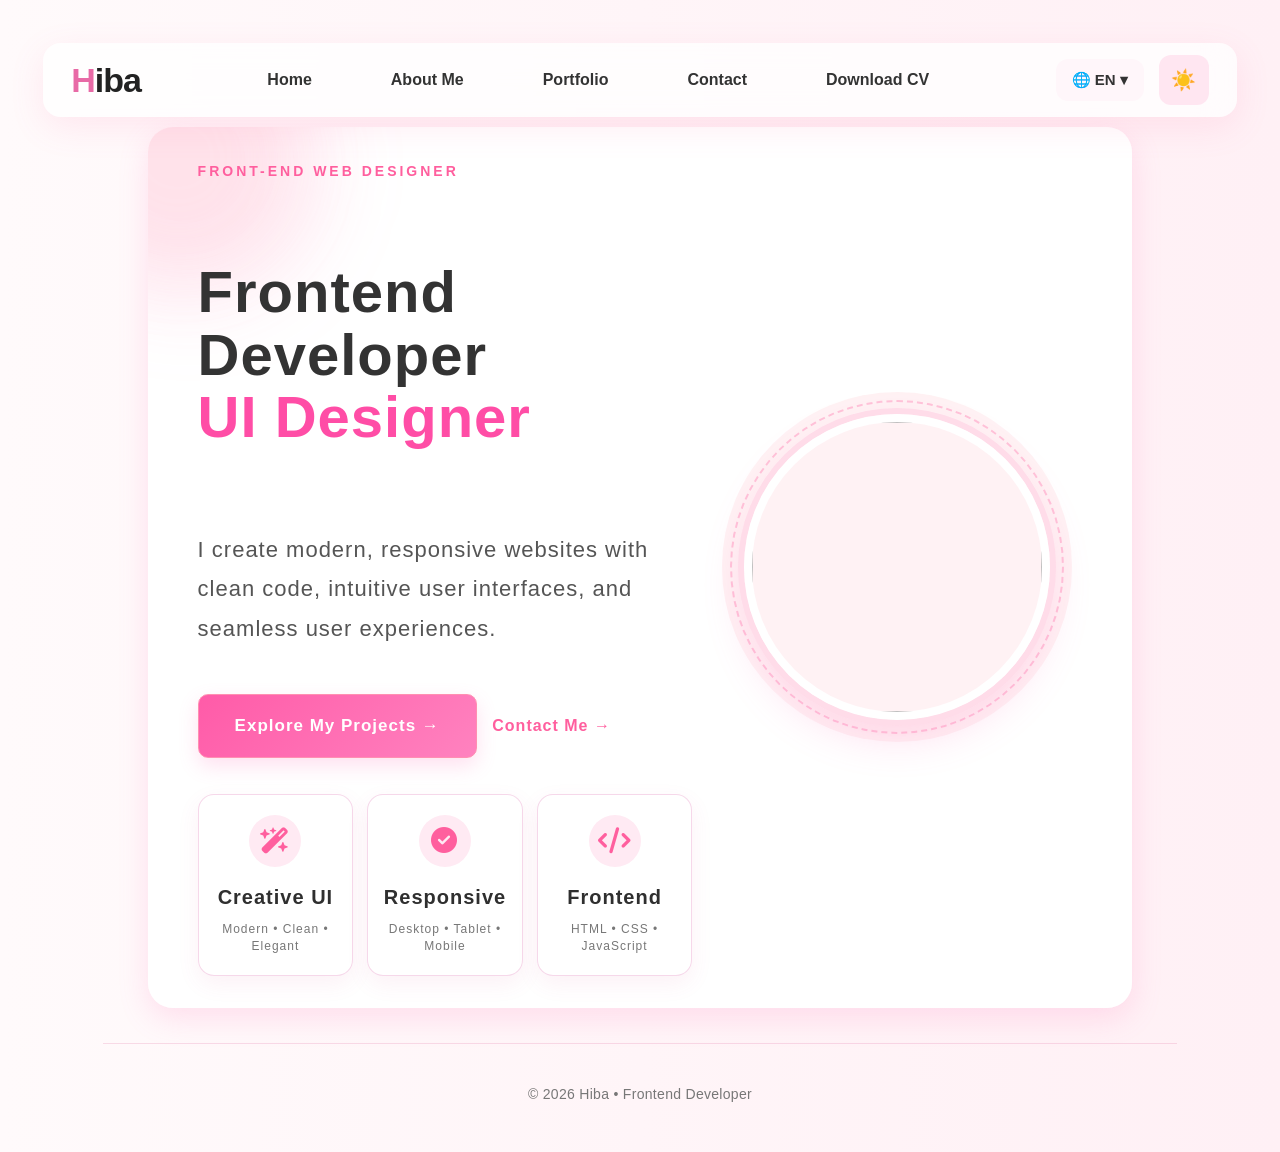
==== index.html @ 5e229e41 "Add files via upload" ====
<!DOCTYPE html >
<html>
<head>
<meta charset="UTF-8">
<meta name="viewport" content="width=device-width, initial-scale=1.0">
<title> my first website</title>
<link href="https://fonts.googlelapis.com/css2?family=poppins:wght@300;500;700&display=swap" rel="stylesheet">
<link rel="stylesheet" href="style.css">
<link rel="stylesheet"
href="https://cdnjs.cloudflare.com/ajax/libs/font-awesome/6.5.2/css/all.min.css">
</head> 
<body>
<div class="navbar">
<a href="#" class="logo"><span class="logo-h">H</span>iba</a>
<div class="nav-links">
<a href="index.html" class="nav-link" data-i18n="home">Home</a>
<a href="about.html" class="nav-link" data-i18n="about">About Me</a>
<a href="projects.html" class="nav-link" data-i18n="portfolio">Portfolio</a>
<a href="contact.html" class="nav-link" data-i18n="contact">Contact</a>
<a href="cv.pdf" class="nav-link cv-mobile" download>Download CV</a>
</div>
<div class="nav-actions">
<div class="language-switcher">
<button type="button" class="language-btn" onclick="toggleLanguages()">🌐 EN ▾</button>
<div class="language-menu" id="languageMenu">
<button onclick="changeLanguage('en')">
<img src="flags/ENGLISH.svg" alt="">English</button>
<button onclick="changeLanguage('de')">
<img src="flags/germany.svg" alt="">Deutsch</button>
<button onclick="changeLanguage('fr')"> 
<img src="flags/france.svg" alt="">Français</button>
<button onclick="changeLanguage('it')">
<img src="flags/italy.svg" alt="">Italiano</button>
<button onclick="changeLanguage('ar')">
<img src="flags/syria.svg" alt="">Arabic</button>
</div>
</div>
<button onclick="toggleTheme()" class="theme-btn" id="themeToggle">☀️</button>
<button class="menu-btn" onclick="toggleMenu()"></button>
</div>
</div>
<div class="card hero">
<div class="hero-text">
<span class="hero-tag" data-i18n="hero-tag">FRONT-END WEB DESIGNER</span>
<h1><span data-i18n="frontend-title">Frontend Developer</span><span class="gradient-text" data-i18n="ui-title"> UI Designer </span></h1>
<p class="hero-description" data-i18n="hero-description">I create modern, responsive websites with clean code, intuitive user interfaces, and seamless user experiences. </p>
<div class="hero-buttons">
<a href="projects.html" class="btn" data-i18n="explore-projects">Explore My Projects &rarr;</a> 
<a href="contact.html" class="secondary-link" data-i18n="contact-me">Contact Me &rarr;</a>
</div>
<div class="hero-stats">
<div class="stat-box">
<i class="fa-solid fa-wand-magic-sparkles"></i>
<strong data-i18n="creative-ui">Creative UI</strong>
<span data-i18n="creative-ui-text">Modern • Clean • Elegant</span>
</div>
<div class="stat-box">
<i class="fa-solid fa-circle-check"></i>
<strong data-i18n="responsive-title">Responsive</strong>
<span data-i18n="responsive-design">Desktop  • Tablet  • Mobile</span>
</div>
<div class="stat-box">
<i class="fa-solid fa-code"></i>
<strong data-i18n="frontend">Frontend</strong>
<span>HTML • CSS  • JavaScript</span>
</div>
</div>
</div>
<div class="hero-image">
<img src="h.png" class="hero-img">
</div>
</div>
<footer>
<p data-i18n="footer-text">© 2026 Hiba • Frontend Developer </p>
</footer>
<script src="script.js"></script>
</body>
</html>
---- style.css ----
@import url('https://fonts.googleapis.com/css2?family=Tajawal:wght@400;500;600;700;800&display=swap');
:root{
--bg: linear-gradient(to right , #fffafb,#fff0f5);
--text:#333;
--card:#ffffff;
--primary:#ff4da6;
}
body.dark{
--bg:#121212;
--text:#ffffff;
--card:#1e1e1e;
--primary:#ff66b3;
}
body{
background: var(--bg);
color:var(--text);
transition: 0.3s ease ;
font-family: 'poppins', sans-serif;
}
.navbar{
width: 90%;
max-width: 1200px;
margin: 20px auto;
display: flex;
justify-content: space-between;
align-items: center;
padding: 12px 28px;
background: rgba(255, 255, 255, 0.75);
backdrop-filter: blur(15px);
border-radius: 18px;
box-shadow: 0 10px 35px rgba(255,95,158,0.12);
position: sticky;
top: 15px;
z-index: 1000;
}
.logo{
text-decoration: none;
font-family: 'Poppins', 
sans-serif;
font-size: 34px;
font-weight: 700;
color: #222;
letter-spacing: -1px;
position: relative;
transition: .3s;
}
.logo-h{
color: #e86aa6;
}
.logo::after{
content: "";
position: absolute;
left: 0;
bottom: -6px;
width:100%;
height: 3px;
background: linear-gradient(90deg,#ff5fa2,#ffc1dd);
border-radius: 50px;
transform: scaleX(0);
transform-origin: left;
transition: .35s;
}
.logo:hover{
transform: translateY(-2px);
}
.logo:hover::after{
transform: scaleX(1);
}
.nav-links{
display: flex;
gap: 35px;
}
.nav-link{
text-decoration: none;
color: #333;
font-size: 16px;
font-weight: 600;
padding: 12px 22px;
border-radius: 14px;
transition: .3s;
position: relative;
}
.nav-link:hover{
color: #e86aa6;
transform: translateY(-2px);
}
.nav-link::after{
content: "";
position: absolute;
left: 0;
bottom: -6px;
width: 0;
height: 2px;
background: #ff5f9e;
transition: width .3s ease;
}
.nav-link:hover::after{
width: 100%;
}
.nav-link.active{
color: #d94f8b;
background: #fde8f1;
padding: 12px 22px;
border-radius: 14px;
}
.nav-actions{
display: flex;
align-items: center;
gap: 15px;
}
.cv-btn{
padding: 12px 24px;
background: #ff5f9e;
color: white;
text-decoration: none;
border-radius: 14px;
font-size: 14px;
font-weight: 600;
transition: .3s;
}
.cv-btn:hover{
transform: translateY(-3px);
box-shadow: 0 10px 25px rgba(255,95,158,0.3);
}
.theme-btn{
width: 46px;
height: 46px;
border: none;
border-radius: 12px;
cursor: pointer;
background: #ffe6f1;
font-size: 20px;
}
.about-page{
width: 90%;
max-width: 1250px;
margin: 35px auto;
padding: 45px;
border-radius: 28px;
background: radial-gradient(circle at 85% 20% , rgba(255,95,158,0.15),transparent 30%), rgba(255, 255, 255, 0.82);
box-shadow: 0 18px 50px rgba(214,79,139,0.10);
overflow: hidden;
position: relative;
transition: 0.4s;
}
.about-page:hover{
background: #fff4f8;
transform: translateY(-5px);
box-shadow: 0 18px 42px rgba(255, 105, 180, 0.24);
}
.about-hero{
display: grid;
grid-template-columns: 1fr 1.25fr;
gap: 55px;
align-items: center;
}
.about-content{
max-width: 520px;
}
.about-label{
display: inline-block;
color: #d94f8b;
font-size: 14px;
font-weight: 700;
letter-spacing: 1px;
margin-bottom: 20px;
position: relative;
}
.about-label::after{
content: "";
position: absolute;
left: 0;
bottom: -9px;
width: 48px;
height: 3px;
border-radius: 20px;
background: #d94f8b;
}
.about-content h1{
font-size: 58px;
line-height: 1;
color: #20232d;
margin: 18px 0 14px;
}
.about-content h2{
color: #d94f8b;
font-size: 22px;
font-weight: 500;
margin-bottom: 24px;
}
.about-description{
color: #555d6b;
font-size: 17px;
line-height: 1.8;
margin-bottom: 28px;
}
.info-cards{
display: grid;
grid-template-columns: repeat(2,1fr);
gap: 14px;
}
.info-card{
min-height: 92px;
padding: 15px;
border-radius: 16px;
display: flex;
align-items: center;
gap: 13px;
background: rgba(255,255,255,0.72);
border: 1px solid rgba(217,79,139,0.12);
box-shadow: 0 8px 22px rgba(217,79,139,0.07);
transition: .3s ease;
}
.info-card:hover{
transform: translateY(-5px);
border-color: rgba(217,79,139,0.35);
box-shadow: 0 15px 30px rgba(217,79,139,0.14);
}
.info-icon{
width: 45px;
height: 45px;
flex-shrink: 0;
display: flex;
justify-content: center;
align-items: center;
border-radius: 13px;
background: #ffe8f1;
font-size: 21px;
}
.info-card h3{
color: #363a46;
font-size: 15px;
margin: 0 0 5px;
}
.info-card p{
margin: 0;
color: #666d79;
font-size: 13px;
line-height: 1.4;
}
.creative-side{
position: relative;
min-height: 445px;
display: flex;
justify-content: center;
align-items: flex-end;
border-radius: 24px;
background: radial-gradient(circle at 75% 40%, rgba(255,76,145,.28),transparent 35%),linear-gradient(145deg,#fff7fa,#ffeef5);
overflow: hidden;
}
.desk{
position: absolute;
left: 0;
bottom: 0;
width: 100%;
height: 68px;
background: linear-gradient(180deg,#e7b28e,#c98763);
box-shadow: 0 -10px 30px rgba(95,52,34, .12);
}
.inspiration-board{
position: absolute;
right: 110px;
bottom: 66px;
width: 235px;
height: 330px;
padding: 38px;
color: white;
background: #17151a;
border: 7px solid #a76a4b;
box-shadow: 0 20px 35px rgba(0, 0, 0, 0.25);
z-index: 3;
}
.code-symbol{
color: #ff4e99;
font-size: 35px;
font-weight: 700;
}
.inspiration-board h3{
margin-top: 26px;
font-size: 28px;
line-height: 1.45;
font-weight: 500;
}
.inspiration-board h3 span{
color: #ff4e99;
}
.board-line{
width: 38px;
height: 3px;
margin-top: 30px;
border-radius: 20px;
background: #ff4e99;
}
.desk-lamp{
position: absolute;
left: 45px;
bottom: 66px;
width: 130px;
height: 300px;
z-index: 4;
}
.lamp-head{
position: absolute;
left: 35px;
top: 8;
width: 100px;
height: 65px;
border-radius: 60px 60px 22px 22px;
background: #201d22;
transform: rotate(25deg);
box-shadow: inset 0 -12px 15px rgba(255,218,166,0.75),0 12px 25px rgba(0, 0, 0, 0.2);
}
.lamp-arm{
position: absolute;
left: 58px;
top: 65px;
width: 9px;
height: 205px;
border-radius: 10px;
background: #252126;
}
.lamp-base{
position: absolute;
left: 15px;
bottom: 0;
width: 100px;
height: 18px;
border-radius : 50%;
background: #252126;
}
.plant{
position: absolute;
left: 205px;
bottom: 66px;
z-index: 4;
}
.plant-leaves{
font-size: 50px;
transform: translateY(12px);
}
.plant-pot{
width: 65px;
height: 58px;
border-radius: 10px 10px 24px 24px;
background: linear-gradient(135deg,#f8f8fa,#a8a8af);
box-shadow: 0 12px 22px rgba(0, 0, 0, 0.15);
}
.neon-code{
position: absolute;
right: 18px;
bottom: 95px;
display: flex;
gap: 8px;
color: white;
font-size: 60px;
font-weight: 300;
text-shadow:
0 0 7px #ff4e99,
0 0 18px #ff4e99,
0 0 35px #ff4e99;
z-index: 4;
}
.services-section{
margin-top: 25px;
}
.section-small-title{
display: inline-block;
color: #20232d;
font-size: 24px;
font-weight: 700;
margin-bottom: 28px;
position: relative;
}
.section-small-title::after{
content: "";
position: absolute;
left: 0;
bottom: -10px;
width: 45px;
height: 3px;
border-radius: 20px;
background: #d94f8b;
}
.service-grid{
display: grid;
grid-template-columns: repeat(2,1fr);
gap: 24px;
}
.service-card{
min-height: 110px;
padding: 18px;
display: flex;
gap: 16px;
align-items: flex-start;
border-radius: 20px;
background: rgba(255,255,255,0.78);
border: 1px solid rgba(217,79,139,0.13);
box-shadow: 0 10px 28px rgba(217,79,139,0.07);
transition: .35s ease;
}
.service-card:hover{
transform: translateY(-7px);
border-color: rgba(217,79,139,0.4);
box-shadow: 0 18px 38px rgba(217,79,139,0.16);
}
.service-icon{
width: 52px;
height: 52px;
flex-shrink: 0;
display: flex;
justify-content: center;
align-items: center;
border-radius: 50%;
background: #ffe5ef;
color: #d94f8b;
font-size: 22px;
font-weight: 700;
}
.service-card h3{
color: #242833;
font-size: 22px;
margin-bottom: 8px;
}
.service-card p{
color: #666d79;
font-size: 15px;
line-height: 1.6;
margin: 0;
}
.project-container{
display: grid;
grid-template-columns: repeat(3,
minmax(0, 1fr));
gap: 22px;
align-items: stretch;
justify-content: center;
}
.project-card{
background: #ffffff;
color: var(--text);
padding: 20px;
margin:  0;
min-height: 390px;
display: flex;
flex-direction: column;
border: 1px solid rgba(255,79,163,0.15);
border-top: 4px solid #d94f8b;
border-radius: 20px;
box-shadow: 0 12px 28px rgba(255, 79, 163, 0.12);
transition: 0.3s ease;
}
.project-card:hover{
transform: translateY(-10px);
box-shadow: 0 18px 35px rgba(255, 79, 163,0.20);
}
.project-card h3{
font-size: 28px;
font-weight: 700;
color: #333;
margin-top: 20px;
margin-bottom: 16px;
}
.project-card p{
font-size: 16px;
line-height: 1.8;
color: #666;
margin-top: 8px;
margin-bottom: 24px;
}
.project-card .btn{
margin-top: auto;
align-self: flex-start;
}
.project-card img{
width: 100%;
height: 230px;
object-fit: contain;
object-position: center;
padding: 4px;
background: #fff8fb;
border-radius:16px;
margin: 0 0 18px;
box-shadow: 0 8px 18px rgba(0, 0, 0, 0.08);
display:block;
transition:.3s ease;
}
.project-card:hover img{
transform:scale(1.04);
}
.projects-label{
display: inline-block;
position: relative;
color: #d94f8b;
font-size: 14px;
font-weight: 700;
letter-spacing: 2px;
margin-bottom: 20px;
}
.projects-label::after{
content: "";
position: absolute;
left: 0;
bottom: -8px;
width: 48px;
height: 3px;
background: #d94f8b;
border-radius: 20px;
}
.card{ 
background: rgba(255, 255, 255, 0.82);
backdrop-filter: blur(10px);
animation: fadeIn 1s ease;
padding: 55px 55px;
margin: 40px auto;
border-radius: 20px;
width: 85%;
box-shadow: 0 4px 15px rgba(0, 0, 0, 0.1);
transition: 0.3s;
overflow: hidden;
max-width: 1200px;
}
.card:hover {
transform: translateY(-6px);
box-shadow: 0 12px 28px rgba(255, 105, 180, 0.18);
}
.card h1{
font-size: 48px;
}
@keyframes fadeIn {
from{
opacity: 0;
transform: translateY(30px);
}
to {opacity: 1;
transform: translateY(0);
}
}
.contact-card{
display: grid;
grid-template-columns: 0.85fr 1.15fr;
gap: 55px;
align-items: center;
}
.contact-info{
padding: 10px;
}
.contact-label{
display: inline-block;
color: #d94f8b;
font-size: 14px;
font-weight: 700;
letter-spacing: 2px;
margin-bottom: 14px;
}
.contact-info h1{
font-size: 46px;
margin: 0 0 18px;
color: #333;
}
.contact-text{
color: #666;
font-size: 16px;
line-height: 1.8;
margin-bottom: 30px;
max-width: 430px;
}
.contact-detail{
display: flex;
align-items: center;
gap: 18px;
margin-bottom: 22px;
transition: .3s ease;
}
.contact-detail:hover{
transform: translateX(6px);
}
.contact-detail:hover .contact-icon{
transform: scale(1.08);
box-shadow: 0 8px 20px rgba(255,95,158,0.18);
}
.contact-icon{
width: 54px;
height: 54px;
display: flex;
align-items: center;
justify-content: center;
background: #fde8f1;
border-radius: 14px;
font-size: 20px;
flex-shrink: 0;
transition: .3s ease
;
}
.contact-detail h3{
margin: 0 0 4px;
font-size: 16px;
color: #333;
}
.contact-detail p{
margin: 0;
color: #777;
font-size: 14px;
}
.contact-form{
padding: 30px;
background-color: rgba(255,255,255,0.72);
border: 1px solid rgba(217,79,139,0.15);
border-radius: 22px;
box-shadow: 0 12px 30px rgba(217,79,139,0.08);
}
.contact-from input,
.contact-from textarea{
width: 100%;
box-sizing: border-box;
}
.contact-from textarea{
min-height: 160px;
}
.contact-from .btn{
padding: 13px 28px;
font-size: 15px;
}
#success-message{
margin-top: 18px !important;
padding: 14px 18px !important;
border-radius: 12px !important;
background: #fff0f6 !important;
border:1px solid #f8c8dc !important;
color:#f857a2 !important;
font-weight: 600 !important;
font-size: 15px !important;
text-align: center !important;
}
.contact-detail a,
.contact-detail a:visited{
color:#666 !important;
text-decoration: none !important;
font-weight: normal !important;
}
.contact-detail a:hover{
color:#666 !important;
text-decoration: none !important;
}
.btn { 
display: inline-block;
background: linear-gradient(135deg,#ff5ba8,#ff82bf);
padding: 16px 36px;
border-radius: 10px;
text-decoration: none;
text-align: center;
font-size: 17px;
cursor: pointer;
font-family: 'poppins', sans-serif;
transition: 0.3s ease;
border: 1px solid #ff8fb1;
color: white;
font-weight: bold;
margin-right: 10px;
width: fit-content;
box-shadow: 0 8px 20px rgba(255, 105, 180, 0.2);
}
.language-switcher{
position: relative;
}
.language-btn{
border: none;
background: #fff6fa;
color: #333;
padding: 12px 16px;
border-radius: 12px;
font-size: 15px;
font-weight: 600;
cursor: pointer;
transition: 0.3s ease;
}
.language-btn:hover{
background: #fde8f1;
transform: translateY(-2px);
}
.language-menu{
position: absolute;
top: calc(100% +10px);
right: 0;
width: 190px;
padding: 10px;
background: #fff;
border: 1px solid rgba(217,79,139,0.18);
border-radius: 14px;
box-shadow: 0 15px 35px rgba(0, 0, 0, 0.14);
display: none;
z-index: 9999;
}
.language-menu.show{
display: block !important;
}
.language-menu button{
width: 100%;
border: none;
background: transparent;
text-align: left;
padding: 12px;
border-radius: 10px;
font-size: 15px;
cursor: pointer;
}
.language-menu button:hover{
background: #fff0f6;
}
.navbar,
.nav-actions,
.language-switcher{
overflow: visible;
}
.navbar{
position: relative;
z-index: 2000;
}
.language-menu button img{
width: 32px;
height: 22px;
object-fit: cover;
border-radius: 3px;
}
.language-menu button{
display: flex;
align-items: center;
gap: 12px;
}
.menu-btn{
display: none;
}
html[lang="de"] .hero-text h1{
font-size: 52px;
line-height: 1.1;
}
html[lang="fr"] .hero-text h1,
html[lang="it"] .hero-text h1{
font-size: 46px;
line-height: 1.1;
}
#themeToggle{
font-size: 20px;
width: 50px;
height: 50px;
display: flex;
align-items: center;
justify-content: center;
}
.btn:hover{
background: linear-gradient(135deg,#ff4f9f,#ff6fb4);
color: white;
transform: translateY(-4px) scale(1.05);
transition: 0.3s;
box-shadow: 0 10px 25px rgba(255, 105, 180, 0.35);
letter-spacing: 1px;
}
footer{
width: 85%;
max-width: 1200px;
margin: 25px auto 0;
padding: 28px 0;
text-align: center;
direction: ltr;
color: #777;
font-size: 14px;
border-top: 1px solid rgba(217,79,139,0.18);
letter-spacing: 0.3px;
}
html[lang="ar"] body{
font-family: 'Tajawal', sans-serif;
}
html[lang="ar"]  h1,
html[lang="ar"]  h2,
html[lang="ar"]  h3{
font-family: 'Tajawal', sans-serif;
font-weight: 700;
}
html[lang="ar"]  p{
font-family: 'Tajawal', sans-serif;
font-weight: 400;
line-height: 1.9;
}
html[lang="ar"]  button,
html[lang="ar"]  a{
font-family: 'Tajawal', sans-serif;
}
form {
display: flex;
flex-direction: column;
gap: 15px;
width: 100%;
}
input,
textarea {
padding: 15px;
border: 1px solid #f8a5c2;
border-radius: 10px;
font-size: 16px;
font-family: 'poppins', 
sans-serif;
outline: none;
resize: none;
}
input:focus,
textarea:focus{
border-color: #d66b8c;
}
input::placeholder,
textarea::placeholder{
color: #999;
}
.container{
display: flex;
gap: 10px;
}
.hero{
display: flex;
justify-content: center;
align-items: center;
gap: 20px;
background: rgba(255, 255, 255, 0.96);
padding: 32px  50px;
border-radius: 25px;
box-shadow: 0 10px 30px
rgba(255, 105, 180,0.18);
margin: 25px auto 35px;
width: 70%;
animation: fadeInUp 2s ease;
transition: 0.4s;
position: relative;
overflow: hidden;
}
.hero:hover,
.card:hover{
background: #fff4f8;
transform: translateY(-5px);
box-shadow: 0 18px 42px rgba(255, 105, 180,0.24);
}
.hero::before,
.card::before,
.about-page::before{
content: "";
position: absolute;
width: 280px;
height: 280px;
background: rgba(255, 95, 158, 0.12);
border-radius: 50%;
top: -100px;
left: -100px;
filter: blur(40px);
}
.hero::after,
.card::after,
.about-page::after{
content: "";
position: absolute;
width: 220px;
height: 220px;
background: rgba(255, 182, 193, 0.18);
border-radius: 50%;
top: -80px;
left: -80px;
filter: blur(35px);
}
.hero > *,
.card > *,
.about-page > *{
position: relative;
z-index: 1;
}
.hero-img{
width: 290px;
height: 290px;
border-radius: 50%;
object-fit: cover;
object-position:center top;
border: 8px solid white;
box-shadow: 0 0 0 6px #ffdce9,
0 18px 40px
rgba(255, 105, 180, 0.22);
transition: 0.4s ease;
position:relative;
z-index:3;
}
.hero-image{
position:relative;
width:370px;
height:370px;
display:flex;
justify-content:center;
align-items:center;
flex-shrink:0;
}
.hero-image::before{
content:"";
position:absolute;
width:350px;
height:350px;
border-radius:50%;
background:rgba(255,182,193,.18);
z-index:1;
}
.hero-image::after{
content:"";
position:absolute;
width:330px;
height:330px;
border:2px dashed rgba(255,95,158,.32);
border-radius:50%;
z-index:2;
}
.hero-img:hover{
transform: scale(1.05);
box-shadow:0 0 0 6px #ffdce9,
0 24px 50px rgba(255, 95, 158,.35);
}
.hero-text{
display: flex;
flex-direction: column;
gap: 20px;
max-width: 600px;
line-height: 1.8;
letter-spacing: 1px;
}

.hero-text h1{
font-size: 58px;
line-height: 1.08;
max-width: 600px;
font-weight: 700;
margin-bottom: 18opx;
animation: fadeInUp 2s ease;
}

.hero-text p{
font-size: 22px;
color: #555;
margin-bottom: 25px;
}
.hero-tag{
color: #ff5f9e;
font-size: 14px;
letter-spacing: 3px;
font-weight: 700;
margin-bottom: 18px;
}
.hero-description{
font-size: 19px;
color: #666;
line-height: 1.8;
max-width: 560px;
}
.secondary-link{
position: relative;
color: #ff5f9e;
font-weight: 700;
text-decoration: none;
transition: .3s;
padding-bottom: 4px;
}
.secondary-link::after{
content: "";
position: absolute;
left: 0;
bottom: 0;
width: 0;
height: 2px;
background: #ff5f9e;
transition: .3s;
}
.secondary-link:hover{
color: #ff5f9e;
}
.secondary-link:hover::after{
width: 100%;
}
.hero-stats{
display: flex;
gap: 14px;
margin-top: 16px;
max-width: 700px;
width:100%;
}
.stat-box{
min-height: 125px;
padding: 20px 16px;
background: rgba(255, 255, 255, 0.68);
border: 1px solid rgba(214, 79, 158, .22);
border-radius: 16px;
box-shadow: 0 8px 22px rgba(214, 79, 139, 0.08);
backdrop-filter: blur(10px);
display: flex;
flex-direction: column;
justify-content: center;
align-items: center;
text-align: center;
transition: .35s ease;
cursor:pointer;
overflow:hidden;
flex:1;
min-width:0;
}
.stat-box i{
font-size: 26px;
color: #ff5f9e;
background: #ffeaf3;
width: 52px;
height: 52px;
border-radius: 50%;
display: flex;
justify-content: center;
align-items: center;
margin:0 auto 12px;
transition:.35s ease;
}
.stat-box:hover i{
background:#ff5f9e;
color:white;
transform:rotate(8deg) scale(1.08);
}
.stat-box:nth-child(1){
animation-delay: .2s;
}
.stat-box:nth-child(2){
animation-delay: .4s;
}
.stat-box:nth-child(3){
animation-delay: .6s;
}
.stat-box strong{
color: #2f2f2f; ;
font-size: 20px;
margin-bottom: 6px;
}
.stat-box span{
color: #777;
font-size: 12px;
line-height: 1.4;
}
.stat-box:hover{
transform: translateY(-7px);
background: rgba(255, 244, 248, 0.98);
border-color: #d94f8b;
box-shadow: 0 16px 34px rgba(214, 79, 139, 0.22);
}
.gradient-text{
display: block;
color: #ff4da6;
}
.image-wrap{
position:relative;
display:flex;
justify-content:center;
align-items:center;
}
.image-wrap::before{
content:"";
position:absolute;
width:260px;
height:260px;
border-radius:50%;
background:rgba(255, 95, 158, 0.10);
filter:blur(10px);
}
.image-wrap::after{
content:"";
position:absolute;
width:210px;
height:210px;
border:1px dashed rgba(255,95,158,0.35);
border-radius:50%;
}
@keyframes fadeInUp{
from{
opacity: 0;
transform: translateY(150px);
}
to{
opacity: 1;
transform: translateY(0);
}
}
.services{
list-style: none;
padding: 0;
margin: 20px 0;
}
.services li{
background: #fff0f5;
padding: 12px 15px;
margin: 12px 0;
border-radius: 12px;
border-left: 4px solid#ff8fb1;
font-weight: 500;
transition: 0.3s;
}
.services li:hover{
transform: translateX(8px);
box-shadow: 0 5px 15px rgba(255, 105, 180, 0.2);
}
.skill-bar:hover .skill{
filter: brightness(1.1);
}
.dark{
background: #1f1f1f;
color: #f5f5f5;
}
.dark h1,
.dark h2,
.dark h3{
color: #ff8fbc;
}
.dark .card p,
.dark footer,
.dark  .projects-section p{
color: #d86c9b;
}
.dark .services{
color: #d86c9b;
}
.fashion-menu-btn{
display: none;
}
@media(max-width:768px){
html,
body{
width: 100%;
max-width: 100%;
margin: 0;
padding: 0;
overflow-x: hidden;
}
body{
display:block;
}
.navbar{
width:calc(100% - 16px);
margin: 8px auto;
padding: 10px 12px;
min-height: 58px;
height: 58px;
box-sizing: border-box;
}
.logo{
font-size: 22px;
}
.nav-links{
display: none;
position: absolute;
top: 62px;
left: auto;
right: 8px;
width: 165px;
flex-direction: column;
gap: 5px;
padding: 8px;
background: rgba(255,255,255,0.97);
border-radius: 14px;
box-shadow: 0 10px 25px rgba(0, 0, 0, 0.12);
z-index: 2000;
}
.nav-links.active{
display: flex;
}
.nav-links .nav-link{
width: 100%;
padding: 11px 12px;
margin: 3px 0;
text-align: center;
color: #d94f8b;
font-weight: 600;
background: rgba(255, 95, 158, 0.12);
border: 1px solid rgba(25,95,158,0.12);
border-radius: 14px;
box-sizing: border-box;
}
.menu-btn{
display: block;
border: none;
background: transparent;
font-size: 25px;
cursor: pointer;
}
.menu-btn::before{
content:  "\2630";
}
.nav-actions{
margin-left: auto;
display: flex;
align-items: center;
gap: 7px;
flex-shrink: 0;
}
.cv-btn{
padding: 9px 12px;
font-size: 11px;
display: none;
}
.language-btn{
padding: 6px 7px;
font-size: 14px;
min-width: 60px;
}
.theme-btn{
width: 38px;
height: 38px;
min-width: 38px;
}
.hero{
width:calc(100% - 40px);
max-width: calc(100% - 40px);
margin: 25px auto 35px;
padding: 32px 20px;
display: flex;
flex-direction: column;
align-items: center;
gap: 20px;
box-sizing: border-box;
overflow: hidden;
min-height: auto;
}
.hero-text{
width:100%;
max-width: 100%;
text-align:center;
}
.hero-tag{
display: block;
font-size:13px;
letter-spacing:3px;
margin: 0 auto 24px ;
text-align: center;
}
.hero h1{
width: 100%;
max-width: 100%;
margin: 0 0 24px;
font-size: 30px;
line-height: 1.2;
text-align: center;
word-break: normal;
overflow-wrap: normal;
} 
.hero h1 .gradient-text{
font-size: 30px;
}
.hero-description,
.hero p{
width: 100%;
max-width: 320px;
margin: 0 auto 28px;
font-size: 14px;
line-height: 1.7;
text-align: center;
}
.hero-buttons{
width: 100%;
max-width: 285px;
padding: 0;
margin: 0 auto;
display: flex;
flex-direction: column;
align-items: center;
gap: 10px;
}
.hero-buttons .btn{
width: 100%;
box-sizing: border-box;
}
.secondary-link{
margin: 0;
}
.hero-stats{
width: 90%;
margin: 30px auto 0 ;
display: grid;
grid-template-columns: 1fr;
gap: 10px;
}
.stat-box{
width: 100%;
min-width: 0;
padding: 16px 12px;
text-align:center;
box-sizing: border-box;
}
.stat-box strong{
display: block;
font-size: 17px;
margin-top: 6px;
}
.stat-box span{
display: block;
font-size: 11px;
line-height: 1.4;
margin-top: 5px;
}
.hero-image{
position: relative ;
width: 225px;
max-width: 225px;
margin: -38px auto 0 ;
display: flex;
justify-content: center;
align-items: center;
}
.hero-img{
width: 205px;
height: 205px;
border-radius: 50%;
object-fit: cover;
object-position: center top;
}
.hero-image::after{
width: 240px;
height: 240px;
}
.hero-image::before{
width: 225px;
height: 225px;
}
.about-container{
width: 100%;
max-width: 100%;
display: flex;
flex-direction: column;
gap: 28px;
}
.about-text{
width: 100%;
max-width: 100%;
}
.about h1{
font-size: 36px;
line-height: 1.15;
}
.about p{
font-size: 15px;
line-height: 1.8;
}
.info-grid,
.quick-info{
width: 100%;
display: grid;
grid-template-columns: 1fr 1fr;
gap: 12px;
}
.info-card{
width: 100%;
min-width: 0;
}
.about-page{
width: calc(100% - 40px);
max-width: calc(100% - 40px);
margin: 25px auto 0 ;
padding: 45px 20px 30px;
box-sizing: border-box;
}
.about-hero{
display: block;
}
.about-content{
width: 100%;
max-width: 100%;
}
.about-content h1{
font-size: 42px;
line-height: 1.05;
margin: 18px 0 18px;
}
.about-content h2{
font-size: 20px;
line-height: 1.3;
margin-bottom: 22px;
}
.about-description{
width: 100%;
font-size: 15px;
line-height: 1.8;
margin-bottom: 28px;
}
.info-cards{
width: 100%;
display: grid;
grid-template-columns: repeat(2,minmax(0,1fr));
gap: 12px;
}
.info-card{
width: 100%;
min-width: 0;
min-height: 100px;
padding: 12px 8px;
gap: 8px;
box-sizing: border-box;
}
.info-icon{
width: 36px;
height: 36px;
font-size: 17px;
flex-shrink: 0;
}
.info-card h3{
font-size: 13px;
margin-bottom: 4px;
}
.info-card p{
font-size: 11px;
line-height: 1.35;
}
.creative-side{
display: none;
}
.services-side{
display: none;
}
.services-section{
margin-top: 30px;
}
.section-small-title{
font-size: 23px;
margin-bottom: 22px;
}
.service-grid{
width: 100%;
display: grid;
grid-template-columns: 1fr;
gap: 10px;
}
.service-card{
width: 100%;
min-width: 0;
min-height: auto;
padding: 13px 15px;
box-sizing: border-box;
}
.service-icon{
width: 40px;
height: 40px;
font-size: 18px;
}
.service-card h3{
font-size: 18px;
margin-bottom: 6px;
}
.service-card p{
font-size: 13px;
line-height: 1.5;
}
.projects,
.project-grid{
width: 100%;
display: grid;
grid-template-columns: 1fr;
gap:24px;
}
.card{
width: calc(100% - 40px);
max-width: calc(100% - 40px);
margin: 45px auto 35px;
padding: 40px 20px 30px;
box-sizing: border-box;
overflow: hidden;
}
.projects-label{
font-size: 13px;
margin-bottom: 20px;
}
.card > h1{
font-size: 38px;
line-height: 1.1;
margin: 18px 0 22px;
}
.projects-subtitle{
width: 100%;
font-size: 14px;
line-height: 1.6;
margin-bottom: 28px;
}
.project-container{
width: 100%;
display: grid;
grid-template-columns: 1fr;
gap: 12px;
}
.project-card{
width: 100%;
max-width: 100%;
min-height: auto;
padding: 16px;
box-sizing: border-box;
}
.project-card img{
width: 100%;
height: 190px;
object-fit: contain;
object-position: center;
max-width: 100%;
padding: 0;
}
.project-card h3{
font-size: 20px;
margin: 14px 0 10px;
}
.project-card p{
font-size: 14px;
line-height: 1.5;
margin: 0 0 14px;
}
.project-card .btn{
font-size: 14px;
padding: 11px 18px;
}
.contact-card,
.contact-container{
width: 100%;
max-width: 100%;
display: flex;
flex-direction: column;
gap: 30px;
}
.contact-info,
.contact-form{
width: 100%;
max-width: 100%;
}
.contact-form input,
.contact-form textarea{
width: 100%;
}
.contact-card{
width: calc(100% - 40px);
max-width: calc(100% - 40px);
margin: 30px auto 20px;
padding: 32px 20px 22px;
box-sizing: border-box;
}
.contact-container{
width: 100%;
gap: 6px;
}
.contact-info{
width: 100%;
}
.contact-form{
width: 100%;
padding: 12px;
box-sizing: border-box;
}
.contact-form input,
.contact-form textarea{
width: 100%;
box-sizing: border-box;
font-size: 15px;
color: #333;
}
.contact-form input::placeholder,
.contact-form textarea::placeholder{
color: #777;
opacity: 1;
}
.contact-form textarea{
min-height: 105px;
}
.contact-form .btn{
width: 100%;
min-width: 0;
}
.contact-info p{
font-size: 15px;
line-height: 1.6;
color: #555;
}
.contact-detail h4{
font-size: 16px;
font-weight: 700;
color:#222;
}
.contact-detail p{
font-size: 15px;
color:#555;
}
#success-message{
width:100% !important;
box-sizing: border-box;
margin-top: 16px !important;
padding: 12px 10px !important;
font-size: 14px !important;
line-height: 1.5 !important;
text-align: center !important;
}
footer{
width:100%;
margin-top:0;
padding:24px 10px;
text-align: center;
box-sizing: border-box;
}
}
.fashion-page{
font-family: 'poppins', sans-serif;
background: linear-gradient(135deg,#f8edc9,#f6df9f,#f3d87c,#f8edc9);
background-size: 300% 300%;
animation: gradientMove 8s ease infinite;
color: white;
min-height: 100vh;
}

.fashion-brand{
position: fixed;
top: 38px;
left: 115px;
font-size: 34px;
font-weight: 800;
color: #6b5620;
letter-spacing: 1px;
z-index: 9999;
text-shadow: 0 0 20px rgba(255, 255, 255, 0.25);
}
.fashion-logo{
position: fixed;
top: 18px;
left: 28px;
width: 80px;
height: 80px;
border-radius: 50%;
object-fit: cover;
color: #fff8dc;
z-index: 9999;
text-shadow: 0 0 20px rgba(255, 255, 255, 0.2);
}

.fashion-navbar {
position: fixed;
top: 50px;
left: 50%;
transform: translateY(-50%);
display: flex;
gap: 20px;
padding: 12px 20px;
background: rgba(255, 255, 255, 0.45);
backdrop-filter: blur(12px);
border: 1px solid rgba(255, 255, 255, 0.25);
border-radius: 50px;
box-shadow: 0 8px 30px rgba(0, 0, 0, 0.15);
z-index: 9999;
}
.fashion-navbar a{
color: #5f4a1c;
text-decoration: none;
font-size: 16px;
font-weight: 700;
padding: 12px 24px;
border-radius: 30px;
background: rgba(255, 248, 230, 0.85);
border: 1px solid rgba(255, 255, 255, 0.15);
backdrop-filter: blur(14px);
transition: 0.3s;
box-shadow: 0 4px 15px rgba(0, 0, 0, 0.15);
}
.fashion-navbar a:hover{
background: #f3d87c;
color: #6b5620;
transform: translateY(-3px);
box-shadow: 0 8px 20px rgba(243, 184, 255, 0.4);
}

.fashion-hero{
display: flex;
color: white;
justify-content: space-between;
align-items: center;
padding: 40px 8%;
min-height: 100vh;
position: relative;
}

.fashion-hero-text{
max-width: 700px;
position: relative;
z-index: 2;
}
.fashion-hero-text span{
color: #d4a437;
letter-spacing: 2px;
position: relative;
display: inline-block;

}
.fashion-hero-text span::after{
content: "";
position: absolute;
left: 0;
bottom: -8px;
width: 70px;
height: 2px;
background:#d4a437;
border-radius: 10px;
}
.fashion-hero-text h1{
font-size: 75px;
line-height: 1.1;
margin: 25px 0;
color: #9c7a35;
}
.fashion-hero-text p{
color: #7a673d;
line-height: 1.9;
margin-bottom: 35px;
font-size: 18px;
}
.fashion-buttons{
display: flex;
gap: 20px;
}
.fashion-buttons a{
text-decoration: none;
}
.fashion-btn{
padding: 12px 26px;
border: 1px solid rgba(255, 255, 255, 0.5);
border-radius: 30px;
background: linear-gradient(to right,#f6d77d,#f3c96b);
color: #5f4a1c;
position: relative;
overflow: hidden;
cursor: pointer;
transition: 0.4s;
font-weight: 600;
box-shadow: 0 8px 25px rgba(255, 215, 120, 0.35);
}
.fashion-btn:hover{
transform: translateY(-3px) scale(1.05);
box-shadow: 0 12px 30px rgba(255, 215, 120, 0.45);
}
.fashion-glass{
background: rgba(255, 255, 255, 0.12);
border: 1px solid rgba(255, 255, 255, 0.3);
}
.fashion-hero-image img{
width: 450px;
border-radius: 35px;
box-shadow: 0 15px 40px rgba(255, 215, 120, 0.18);
transition: 0.5s;
transform: translateY(0px);
position: relative;
z-index: 2;
animation: floatImage 2.5s ease-in-out infinite;
}
.fashion-hero-image img:hover{
transform: scale(1.03);
}
.fashion-collections{
padding-top: 20px;
}
.fashion-collections h2{
font-size: 44px;
margin-bottom: 20px;
margin-top: 90px;
color: #8f6a2e;
text-shadow: 0 0 18px rgba(255, 215, 120, 0.45);
animation: glowTitle 0.7s ease-in-out infinite alternate;
}
.fashion-cards{
display: grid;
grid-template-columns: repeat(3, 1fr);
gap: 25px;
}
.fashion-card{
background: rgba(255, 255, 255, 0.28);
backdrop-filter: blur(14px);
border: 1px solid rgba(255, 255, 255, 0.45);
padding: 20px;
border-radius: 28px;
overflow: hidden;
transition: 0.4s;
box-shadow: 0 0 35px rgba(120, 90, 30, 0.12);
position: relative;
}
.fashion-card:hover{
transform: translateY(-10px) ;
box-shadow: 0 20px 50px rgba(255, 215, 120, 0.25),
0 25px 50px rgba(120, 90, 30, 0.18);
}
.fashion-card img{
width: 100%;
height: 320px;
object-fit: cover;
transition: 0.5s;
border-radius: 28px;
}
.fashion-card img:hover{
transform: scale(1.05);
}
.fashion-card h3{
margin-top: 20px;
font-size: 30px;
font-weight: 700;
color: #7a5524;
letter-spacing: 1px;
}
.fashion-card p{
color: #8a7442;
line-height: 1.7;
margin-bottom: 15px;
}
@keyframes floatImage{
0%{
transform: translateY(-10px);
}
50%{
transform: translateY(-25px);
}
100%{
transform: translateY(-10px);
}

}
@keyframes glowTitle{
from{
transform: translateY(0px);
text-shadow: 0 0 10px rgba(255, 215, 120, 0.25);
}
to{
transform: translateY(-4px);
text-shadow: 0 0 24px rgba(255, 215, 120, 0.6);
}
}
.fashion-btn::before{
content: "";
position: absolute;
top: 0;
left: -120%;
width: 100%;
height: 100%;
background: linear-gradient(90deg, transparent, rgba(255, 255, 255, 0.45), transparent);
transition: 0.8s;
}
.fashion-btn:hover::before{
left: 120%;
}
.fashion-card::before{
content: "";
position: absolute;
top: 0;
left: -120px;
width: 60%;
height: 100%;
background: linear-gradient(90deg, transparent, rgba(255, 255, 255, 0.35), transparent);
transform: skew(-20deg);
transition: 0.8s;
}
.fashion-card:hover::before{
left: 140%;
}
.fasion-card-content{
padding-top: 12px;
}
.fashion-card-content p{
color: #8a7442;
font-size: 15px;
margin-top: 2px;
line-height: 10px;
}
.fashion-card-btn{
display: inline-block;
margin-top: 10px;
padding: 11px 26px;
border: 1px solid rgba(143, 106, 46, 0.35);
border-radius: 30px;
background: rgba(243, 216, 124, 0.35);
color: #5c4718;
font-weight: 600;
text-decoration: none;
cursor: pointer;
transition: 0.4s ease;
font-size: 14px;
box-shadow: 0 6px 18px rgba(143, 106, 46, 0.12);
}
.fashion-card-btn:hover{
transform: translateY(-3px);
background: #f3d87c;
box-shadow: 0 12px 25px rgba(143, 106, 46, 0.22);
}
.gallery img{
opacity: 0.88;
transition: 0.4s ease;
height: 340px;
object-fit: contain;
}
.gallery img:hover{
opacity: 1;
transform: scale(1.02);
}
.gallery-section{
padding-top: 110px;
}
.gallery-section h2{
font-size: 32px;
color: #8f6a2e;
letter-spacing: 0.5px;
font-weight: 700;
margin-bottom: 28px;
margin-left: 30px;
}
.gallery-grid{
display: grid;
grid-template-columns: repeat(3,1fr);
gap: 18px;
margin-top: 30px;
padding: 0 30px;
}
.gallery-grid img{
width: 100%;
height: 390px;
object-fit: contain;
object-position: top;
border-radius: 30px;
opacity: 1;
transition: 0.5s ease;
box-shadow: 0 10px 25px rgba(0, 0, 0, 0.08);
}
.gallery-grid img:hover{
opacity: 1;
transform:  translateY(-6px) scale(1.01);
box-shadow: 0 18px 35px rgba(0, 0, 0, 0.14);
}

.trending-styles{
padding: 100px 6% 60px;
}
.trending-styles h2{
font-size: 27px;
color: #8f6a2e;
margin-top: 30px;
margin-bottom: 35px;
padding: 10px 18px;
border-radius: 14px;
background: rgba(255, 255, 255, 0.22);
border-left: 4px solid #8f6a2e;
box-shadow: 0 8px 25px rgba(0, 0, 0, 0.08);
width: fit-content;
}
.trending-grid{
display: grid;
grid-template-columns: repeat(3,1fr);
gap: 25px;
}
.trend-card{
overflow: hidden;
border-radius: 30px;
}
.trend-card img{
width: 100%;
height: 500px;
object-fit: cover;
object-position: center ;
transition: 0.5s;
}
.trend-card img:hover{
transform: scale(1.05);
filter: brightness(1.05);
}
.fade-up{
animation: fadeUp 1s ease;
}
@keyframes fadeUp{
from{
opacity: 0;
transform: translateY(40px);
}
to{
opacity: 1;
transform: translateY(0);
}
}
.fashion-quote{
padding: 80px 6%;
text-align: center;
}
.fashion-quote p{
font-size: 32px;
font-style: italic;
color: #8f6a2e;
line-height: 1.6;
max-width: 900px;
margin: auto;
}
.fashion-contact{
padding: 150px 8% 60px;
overflow: hidden;
text-align: center;
}
.fashion-contact h2{
font-size: 78px;
color:#8f6a2e;
margin-bottom: 20px;
text-shadow: 0 4px 20px rgba(175, 140, 90, 0.15);
transition: 0.3s ease;
}
.fashion-contact h2:hover{
letter-spacing: 2px;
}
.fashion-contact p{
max-width: 700px;
margin-left: auto;
margin-right: auto;
line-height: 1.7;
font-size: 20px;
color: #6b5a45;
margin-bottom: 30px;
}
.contact-tag{
display: block;
margin-bottom: 15px;
letter-spacing: 3px;
font-size: 14px;
color: #c9a86a;
font-weight: 600;
}
.fashion-btn,
.whatsapp-btn{
background: linear-gradient(135deg,#f3df9b,#e4c46d);
color: #5c3d12;
display: inline-flex;
align-items: center;
justify-content: center;
padding: 18px 40px;
border-radius: 50px;
text-decoration: none;
font-weight: 700;
font-size: 16px;
width: 240px;
margin: 0 10px;
border: none;
transition: all 0.35s ease;
box-shadow: 0 12px 32px rgba(212, 180, 84, 0.45) ;
letter-spacing: 0.5px;
}
.fashion-btn:hover,
.whatsapp-btn:hover{
transform: translateY(-4px) scale(1.03);
box-shadow: 0 18px 42px rgba(212, 180, 84, 0.55);
background:linear-gradient(135deg,#f7e7b5,#e9cb78);
}
.fashion-footer{
text-align: center;
padding: 40px 20px;
color:#a88967;
font-size: 17px;
margin-top: 50px;
border-top: none;
}
.summer-vibes{
padding: 80px 5%;
}
.summer-content{
display: flex;
align-items: center;
justify-content: center;
gap: 50px;
}
.summer-video{
width: 390px;
height: 620px;
border-radius: 35px;
overflow: hidden;
box-shadow: 0 20px 60px rgba(0, 0, 0, 0.12);
}
.summer-video:hover{
transform: translateY(-5px);
transition: 0.4s ease;
}
.summer-video video {
width: 100%;
height: 100%;
object-fit: contain;
}
.summer-text{
max-width: 420px;
}
.summer-text span{
color: #b48a3c;
letter-spacing: 3px;
font-size: 14px;
font-weight: 600;
margin-bottom: 15px;
display: inline-block;
position: relative;
padding-bottom: 10px;
}
.summer-text span::after{
content: "";
position: absolute;
left: 0;
bottom: 0;
width: 40px;
height: 2px;
background: #b48a3c;
}
.summer-text h2{
font-size: 42px;
color:#8a5a2b;
margin-bottom: 25px;
line-height: 1.1;
}
.summer-text p{
font-size: 18px;
color: #6f5a45;
line-height: 1.8;
margin-bottom: 35px;
}
.summer-btn{
display: inline-block;
padding: 14px 30px;
border-radius: 30px;
background: #8a5a2b;
color: white;
text-decoration: none;
position: relative;
z-index: 10;
box-shadow: 0 10px 30px rgba(138, 90, 43, 0.45);
transition: all 0.3s ease;
}
.summer-btn:hover{
transform: translateY(-3px) scale(1.03);
box-shadow: 0 15px 40px rgba(138, 90, 43, 0.6);
}
.summer-note{
color: #b48a3c;
font-size: 15px;
margin-bottom: 25px;
letter-spacing: 1px;
}
.fade-up{
opacity: 0;
transform: translateY(40px);
transition: all 0.8s ease;
}
.fade-up.show{
opacity: 1;
transform: translateY(0);
}
html, body{
overflow-x: hidden;
}
.back-home-btn{
display: none;
}
.back-home-btn,
.back-collection-btn{
display: none;
}
@media(max-width:768px){
.trending-grid,
.gallery-grid,
.fashion-cards{
display: grid;
grid-template-columns: 1fr;
gap: 18px;
}
.trend-card img{
width: 100%;
height: auto;
object-fit: contain;
display: block;
border-radius: 25px;
}
.gallery-grid img,
.fashion-card img{
width: 100%;
height: auto;
object-fit: contain;
border-radius: 25px;
}
.fashion-hero{
flex-direction: column;
padding: 80px 6% 35px;
overflow: hidden;
}
.fashion-hero-text{
width: 100%;
}
.fashion-hero-text h1{
font-size: 40px;
line-height: 1.1;
margin: 18px 0;
}
.fashion-hero-text p{
font-size: 17px;
line-height: 1.7;
margin-bottom: 22px;
}
.fashion-buttons{
display: flex;
gap: 12px;
margin-top: 25px;
margin-bottom: 15px;
flex-direction: column;
}
.fashion-buttons a{
width: 90%;
margin: 0 auto;
flex: 1;
padding: 16px 10px;
border-radius: 50px;
font-size: 16px;
font-weight: 600;
text-align: center;
white-space: nowrap;
}
.fashion-navbar{
display: none;
position: fixed;
top: 160px;
right: 18px !important;
width:145px;
background: #fffaf3;
padding: 8px 12px;
border-radius: 15px;
z-index: 9998;
flex-direction: column;
align-items: stretch;
gap: 6px;
box-shadow: 0 8px 25px rgba(0, 0, 0, 0.15);
}
.fashion-navbar a{
display: block;
width: 100%;
margin:0 !important;
padding: 10px 0;
font-size: 17px;
text-align: center;
color:#6b5620 !important;
font-weight: 700;
}
.fashion-navbar.active{
display: flex;
}
.fashion-menu-btn{
position: fixed;
display: block;
top: 25px;
right: 20px;
width: 32px;
height: 26px;
background: transparent;
border: none;
padding: 0;
z-index: 9999;
}
.fashion-menu-btn span{
display: block;
width: 100%;
height: 3px;
background: #6b5620;
margin-bottom: 6px;
border-radius: 5px;
}
.fashion-collections h2{
font-size: 42px;
}
.fashion-brand{
font-size: 26px;
}
.fashion-logo{
position: absolute;
top: 15px;
left: 18px;
width: 55px;
height: 55px;
z-index: 9999;
}
.fashion-brand{
position: absolute;
top: 27px;
left: 85px;
font-size: 25px;
font-weight: 800;
z-index: 9999;
}
.fashion-hero-text span{
display: block;
margin-top: 15px;
}
.fashion-hero-image{
width: 100%;
margin: 0 auto;
display: block;
margin-top: 10px;
}
.fashion-hero-image img{
width: 100% !important ;
}
.summer-content{
flex-direction: column;
}
.fashion-contact{
margin-top: 45px;

}
.fashion-contact h2{
font-size: 52px;
line-height: 1.1;
}
.fashion-header{
position: fixed;
top: 0;
left: 0;
width: 100%;
z-index: 9999;
}
.fashion-card {
width: 82%;
margin:0 auto;
}
.fashion-collections h2{
font-size: 34px;
margin-left: 20px;
}
.fashion-hero{
display: flex;
flex-direction: column;
padding-bottom: 20px !important;
}
.fashion-hero-text{
display:contents;
}
.fashion-hero-text span{
order:1;
}
.fashion-hero-text h1{
order:2;
}
.fashion-hero-text p{
order:3;
}
.fashion-hero-image{
order:4;
margin-top: 25px !important;
margin-bottom: 0 !important;
}
.fashion-buttons{
order:5;
width: 100% !important;
margin-top: 20px !important;
margin-bottom: 0 !important;
gap: 12px !important;
align-items: center;
}
.fashion-buttons a{
width: 90% !important;
max-width: none !important;
padding: 16px 10px !important;
margin: 0 auto !important;
font-size: 16px !important;
}
.fashion-hero{
min-height: 100vh !important;
box-sizing: border-box;
display: flex;
flex-direction: column;
padding-bottom: 30px !important;
}
#trending-styles{
min-height: 100vh !important;
box-sizing: border-box;
padding-top:48px !important;
}
#collections{
padding-top: 75px !important;
padding-bottom: 30px !important;
}
#collections h2{
margin-top: 0 !important;
margin-bottom: 18px;
}
#shoes-gallery,
#dresses-gallery,
#bags-gallery{
padding-top: 75px !important;
margin-top: 0 !important;
}
#shoes-gallery h2,
#dresses-gallery h2,
#bags-gallery h2{
margin-top: 0 !important;
position: relative;
display: inline-block;
padding-bottom: 10px;
margin-bottom: 20px;
}
#shoes-gallery h2::after,
#dresses-gallery h2::after,
#bags-gallery h2::after{
content: "";
position: absolute;
left: 0;
bottom: 0;
width: 100%;
height: 2px;
background: #c9a45c;
border-radius: 10px;
}
.back-home-btn{
display: block;
width: 85%;
margin:25px auto 20px;
padding: 14px 20px;
text-align: center;
border-radius: 30px;
text-decoration: none;
color:#5f4815;
background: linear-gradient(to right,#f1d58a,#dfb95b);
font-size: 15px;
font-weight: 700;
box-shadow: 0 5px 15px rgba(181, 139, 48, 0.25);
cursor: pointer;
position: relative;
z-index: 20;
}
.fashion-hero-text > span{
display: block !important;
width: fit-content !important;
margin-left: 25px !important;
margin-right: auto !important;
text-align: left !important;
}
#home,
#trending-styles,
#summer-vibes,
#collections,
#shoes-gallery,
#dresses-gallery,
#bags-galler{
min-height: 100vh;
box-sizing: border-box;
}
}
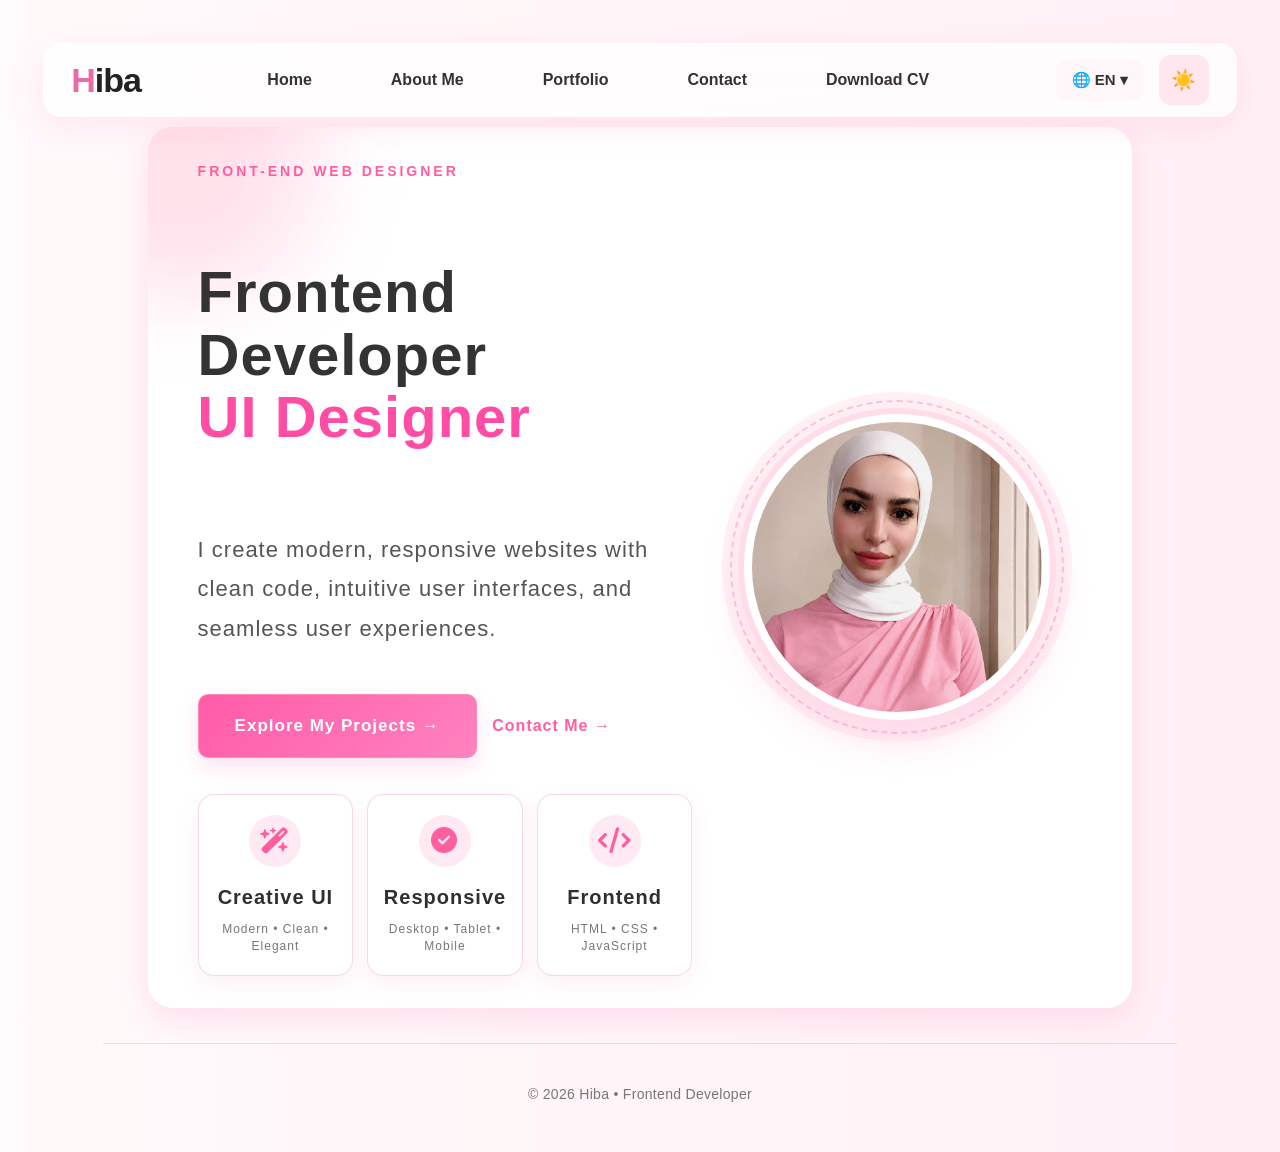
==== commit c2a6c9ea: "Add files via upload" ====
--- a/index.html
+++ b/index.html
@@ -26,13 +26,13 @@
 <button onclick="changeLanguage('en')">
 <img src="flags/ENGLISH.svg" alt="">English</button>
 <button onclick="changeLanguage('de')">
-<img src="flags/germany.svg" alt="">Deutsch</button>
+<img src="flags/Germany.svg" alt="">Deutsch</button>
 <button onclick="changeLanguage('fr')"> 
-<img src="flags/france.svg" alt="">Français</button>
+<img src="flags/France.svg" alt="">Français</button>
 <button onclick="changeLanguage('it')">
-<img src="flags/italy.svg" alt="">Italiano</button>
+<img src="flags/Italy.svg" alt="">Italiano</button>
 <button onclick="changeLanguage('ar')">
-<img src="flags/syria.svg" alt="">Arabic</button>
+<img src="flags/Syria.svg" alt="">Arabic</button>
 </div>
 </div>
 <button onclick="toggleTheme()" class="theme-btn" id="themeToggle">☀️</button>
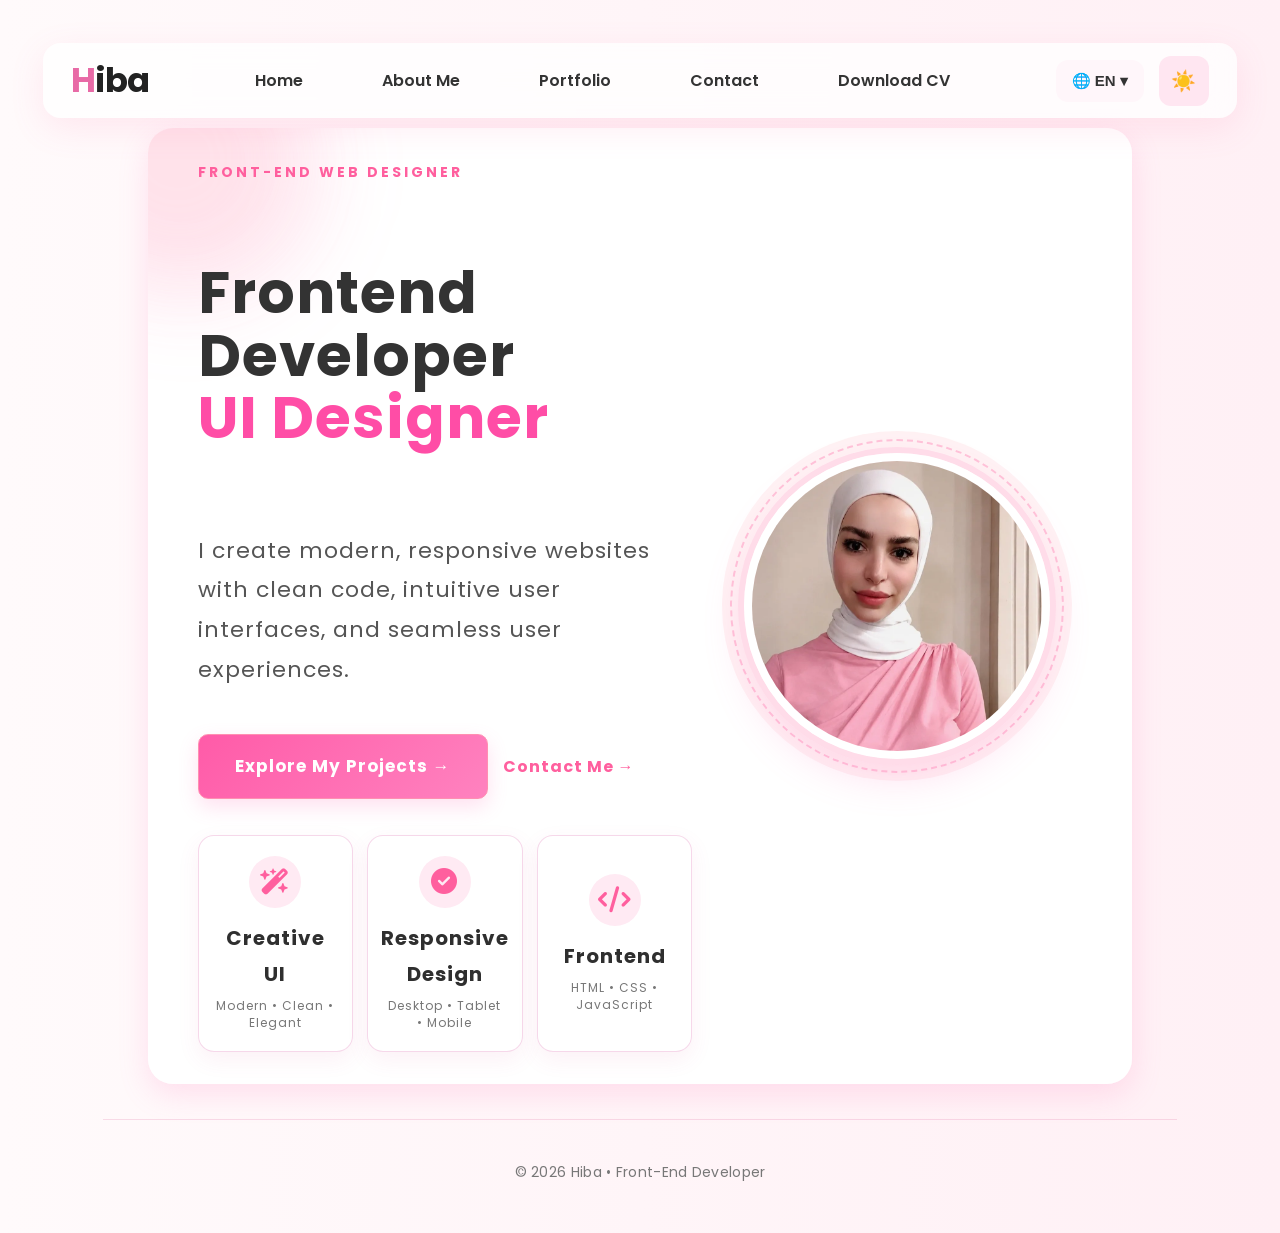
==== commit 9c3fcc2a: "Add files via upload" ====
--- a/index.html
+++ b/index.html
@@ -3,8 +3,8 @@
 <head>
 <meta charset="UTF-8">
 <meta name="viewport" content="width=device-width, initial-scale=1.0">
-<title> my first website</title>
-<link href="https://fonts.googlelapis.com/css2?family=poppins:wght@300;500;700&display=swap" rel="stylesheet">
+<title> Hiba Sweileh | Front-End Developer & Web Designer</title>
+<link href="https://fonts.googleapis.com/css2?family=poppins:wght@300;500;700&display=swap" rel="stylesheet">
 <link rel="stylesheet" href="style.css">
 <link rel="stylesheet"
 href="https://cdnjs.cloudflare.com/ajax/libs/font-awesome/6.5.2/css/all.min.css">
@@ -17,7 +17,7 @@
 <a href="about.html" class="nav-link" data-i18n="about">About Me</a>
 <a href="projects.html" class="nav-link" data-i18n="portfolio">Portfolio</a>
 <a href="contact.html" class="nav-link" data-i18n="contact">Contact</a>
-<a href="cv.pdf" class="nav-link cv-mobile" download>Download CV</a>
+<a href="cv.pdf" class="nav-link cv-mobile" data-i18n="download-cv" download>Download CV</a>
 </div>
 <div class="nav-actions">
 <div class="language-switcher">
@@ -67,7 +67,7 @@
 </div>
 </div>
 <div class="hero-image">
-<img src="h.png" class="hero-img">
+<img src="h.webp" class="hero-img">
 </div>
 </div>
 <footer>
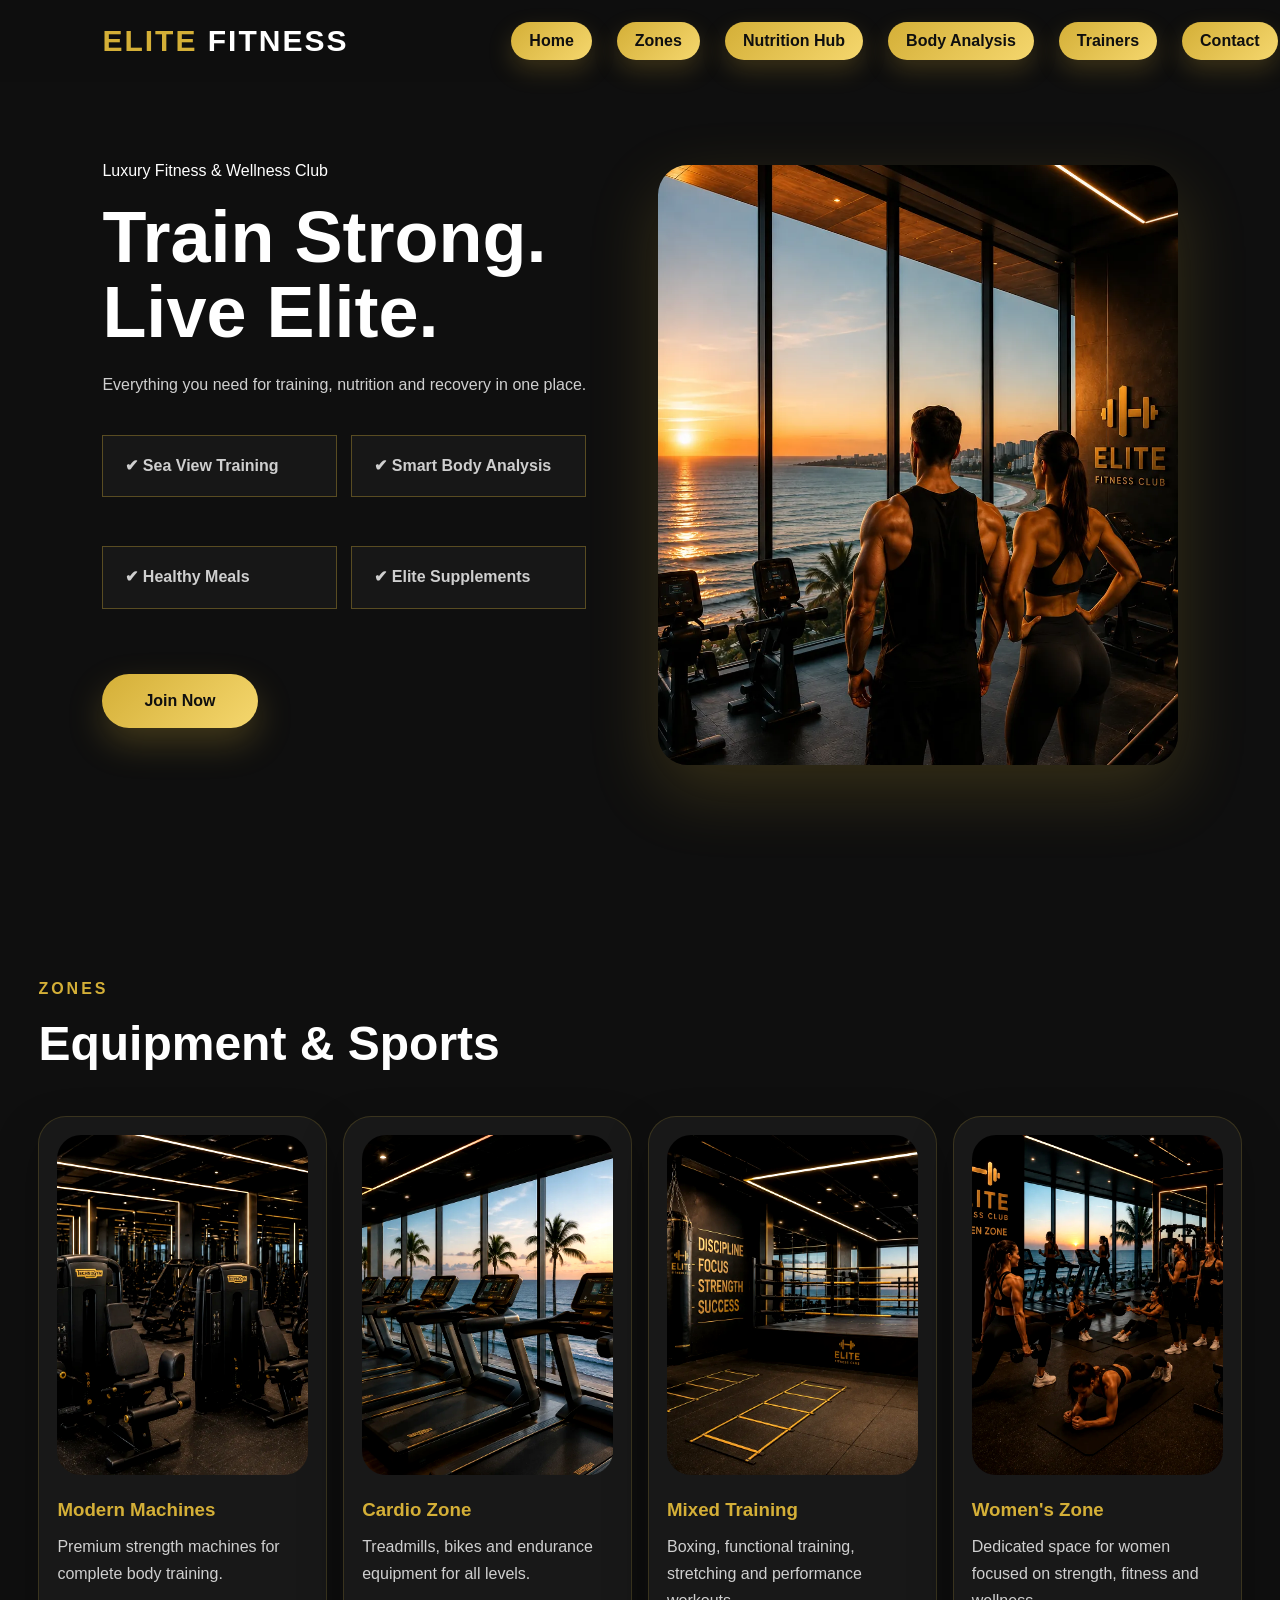
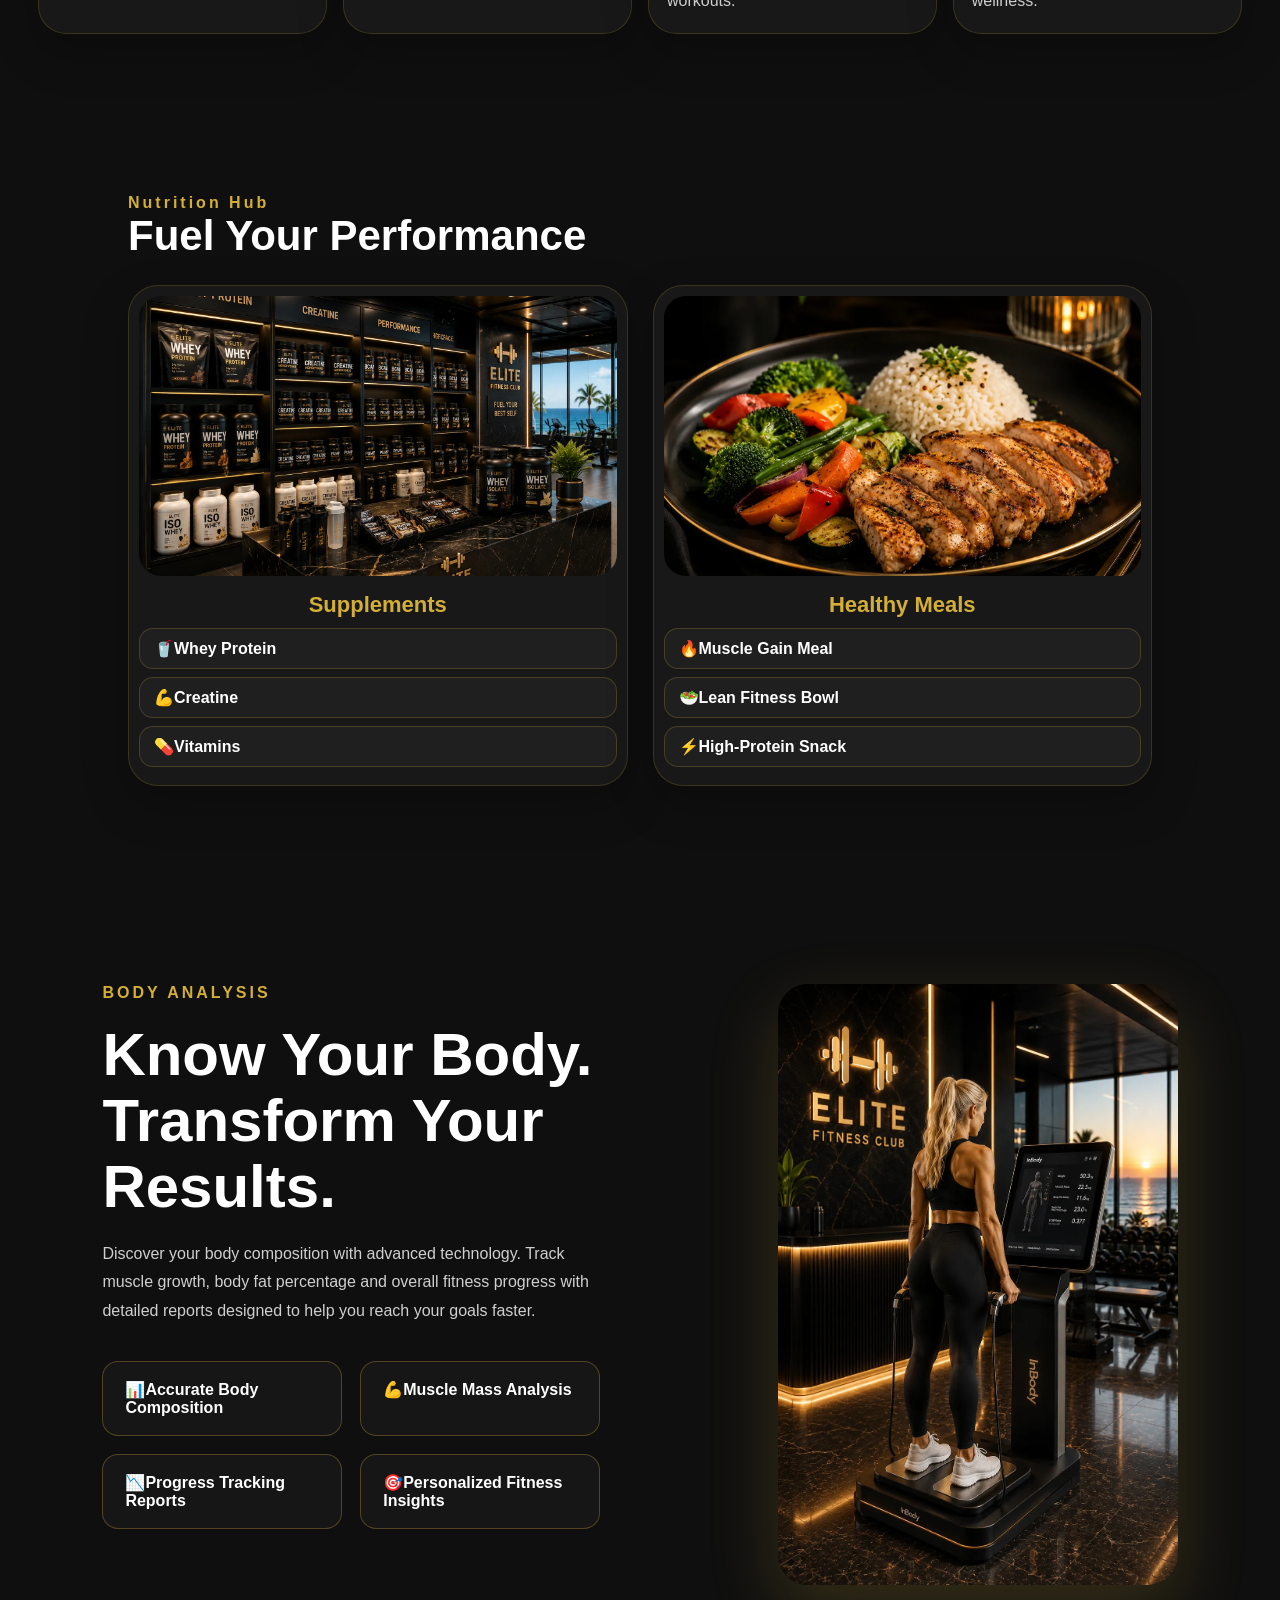
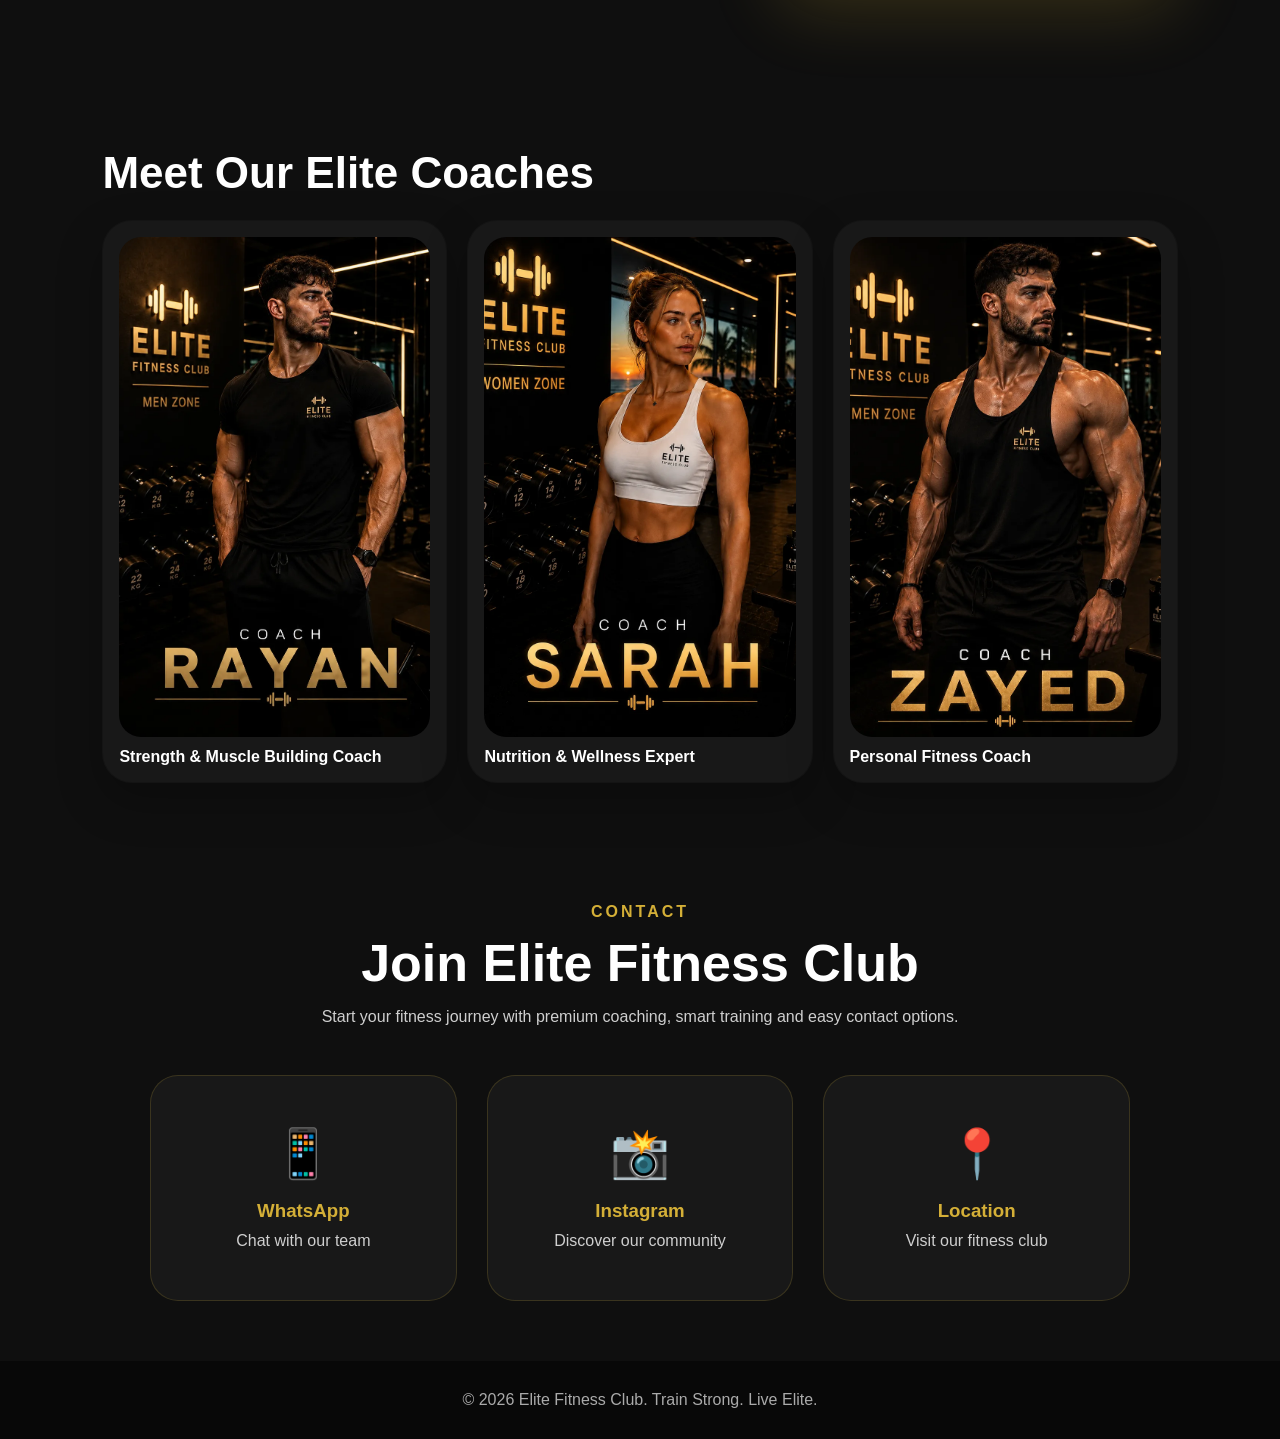
==== commit 25cb7a79: "Add files via upload" ====
--- a/index.html
+++ b/index.html
@@ -1,77 +1,147 @@
-<!DOCTYPE html >
-<html>
+<!DOCTYPE html>
+<html lang="en">
 <head>
 <meta charset="UTF-8">
-<meta name="viewport" content="width=device-width, initial-scale=1.0">
-<title> Hiba Sweileh | Front-End Developer & Web Designer</title>
-<link href="https://fonts.googleapis.com/css2?family=poppins:wght@300;500;700&display=swap" rel="stylesheet">
+<meta name="viewport" content="width=device-width,initial-scale=1.0">
+<title>Elite Fitness Club</title>
 <link rel="stylesheet" href="style.css">
-<link rel="stylesheet"
-href="https://cdnjs.cloudflare.com/ajax/libs/font-awesome/6.5.2/css/all.min.css">
-</head> 
+</head>
 <body>
-<div class="navbar">
-<a href="#" class="logo"><span class="logo-h">H</span>iba</a>
-<div class="nav-links">
-<a href="index.html" class="nav-link" data-i18n="home">Home</a>
-<a href="about.html" class="nav-link" data-i18n="about">About Me</a>
-<a href="projects.html" class="nav-link" data-i18n="portfolio">Portfolio</a>
-<a href="contact.html" class="nav-link" data-i18n="contact">Contact</a>
-<a href="cv.pdf" class="nav-link cv-mobile" data-i18n="download-cv" download>Download CV</a>
+<header class="navbar">
+<div class="logo">ELITE <span>FITNESS</span></div>
+<button class="menu-toggle">&#9776;</button>
+<nav>
+<a href="#home">Home</a>
+<a href="#zones">Zones</a>
+<a href="#nutrition">Nutrition Hub</a>
+<a href="#body-analysis">Body Analysis</a>
+<a href="#trainers">Trainers</a>
+<a href="#contact">Contact</a>
+</nav>
+</header>
+<section class="hero" id="home">
+<div class="hero-text fade-up">
+<span>Luxury Fitness & Wellness Club</span>
+<h1>Train Strong.<br>Live Elite.</h1>
+<p>Everything you need for training, nutrition and recovery in one place.</p>
+<div class="hero-features">
+<p>&#10004; Sea View Training</p>
+<p>&#10004; Smart Body Analysis</p>
+<p>&#10004; Healthy Meals</p>
+<p>&#10004; Elite Supplements</p>
 </div>
-<div class="nav-actions">
-<div class="language-switcher">
-<button type="button" class="language-btn" onclick="toggleLanguages()">🌐 EN ▾</button>
-<div class="language-menu" id="languageMenu">
-<button onclick="changeLanguage('en')">
-<img src="flags/ENGLISH.svg" alt="">English</button>
-<button onclick="changeLanguage('de')">
-<img src="flags/Germany.svg" alt="">Deutsch</button>
-<button onclick="changeLanguage('fr')"> 
-<img src="flags/France.svg" alt="">Français</button>
-<button onclick="changeLanguage('it')">
-<img src="flags/Italy.svg" alt="">Italiano</button>
-<button onclick="changeLanguage('ar')">
-<img src="flags/Syria.svg" alt="">Arabic</button>
+<a href="#contact" class="btn desktop-btn">Join Now</a>
+</div>
+<div class="hero-image fade-up">
+<img src="hero-gym.webp" alt="Elite Fitness Club">
+</div>
+<a href="#contact" class="btn mobile-btn">Join Now</a>
+</section>
+<section class="zones" id="zones">
+<span class="section-tag">ZONES</span>
+<h2>Equipment & Sports</h2>
+<div class="cards-grid">
+<div class="card fade-up">
+<img src="equipment.webp" alt="">
+<h3>Modern Machines</h3>
+<p>Premium strength machines for complete body training.</p>
+</div>
+<div class="card fade-up">
+<img src="cardio.webp" alt="">
+<h3>Cardio Zone</h3>
+<p>Treadmills, bikes and endurance equipment for all levels.</p>
+</div>
+<div class="card fade-up">
+<img src="boxing.webp" alt="">
+<h3>Mixed Training</h3>
+<p>Boxing, functional training, stretching and performance workouts.</p>
+</div>
+<div class="card fade-up">
+<img src="women-zone.webp" alt="">
+<h3>Women's Zone</h3>
+<p>Dedicated space for women focused on strength, fitness and wellness.</p>
 </div>
 </div>
-<button onclick="toggleTheme()" class="theme-btn" id="themeToggle">☀️</button>
-<button class="menu-btn" onclick="toggleMenu()"></button>
+</section>
+<section class="nutrition-hub" id="nutrition">
+<span class="section-tag">Nutrition Hub</span>
+<h2>Fuel Your Performance</h2>
+<div class="nutrition-row">
+<div class="nutrition-card fade-up"> 
+<img src="supplement.webp" alt="Elite Supplements">
+<h3>Supplements</h3>
+<p>🥤Whey Protein</p>
+<p>💪Creatine</p>
+<p>💊Vitamins</p>
+</div>
+<div class="nutrition-card fade-up">
+<img src="meal.webp" alt="Elite Meals">
+<h3>Healthy Meals</h3>
+<p>🔥Muscle Gain Meal</p>
+<p>🥗Lean Fitness Bowl</p>
+<p>⚡High-Protein Snack</p>
 </div>
 </div>
-<div class="card hero">
-<div class="hero-text">
-<span class="hero-tag" data-i18n="hero-tag">FRONT-END WEB DESIGNER</span>
-<h1><span data-i18n="frontend-title">Frontend Developer</span><span class="gradient-text" data-i18n="ui-title"> UI Designer </span></h1>
-<p class="hero-description" data-i18n="hero-description">I create modern, responsive websites with clean code, intuitive user interfaces, and seamless user experiences. </p>
-<div class="hero-buttons">
-<a href="projects.html" class="btn" data-i18n="explore-projects">Explore My Projects &rarr;</a> 
-<a href="contact.html" class="secondary-link" data-i18n="contact-me">Contact Me &rarr;</a>
-</div>
-<div class="hero-stats">
-<div class="stat-box">
-<i class="fa-solid fa-wand-magic-sparkles"></i>
-<strong data-i18n="creative-ui">Creative UI</strong>
-<span data-i18n="creative-ui-text">Modern • Clean • Elegant</span>
-</div>
-<div class="stat-box">
-<i class="fa-solid fa-circle-check"></i>
-<strong data-i18n="responsive-title">Responsive</strong>
-<span data-i18n="responsive-design">Desktop  • Tablet  • Mobile</span>
-</div>
-<div class="stat-box">
-<i class="fa-solid fa-code"></i>
-<strong data-i18n="frontend">Frontend</strong>
-<span>HTML • CSS  • JavaScript</span>
+</section>
+<section class="body-analysis" id="body-analysis">
+<div class="analysis-text fade-up">
+<span class="section-tag">BODY ANALYSIS</span>
+<h2>Know Your Body.<br>Transform Your Results.</h2>
+<p>Discover your body composition with advanced technology. 
+Track muscle growth, body fat percentage and overall fitness progress with detailed reports designed to help you reach your goals faster.
+</p>
+<div class="analysis-features">
+<div>📊Accurate Body Composition</div>
+<div>💪Muscle Mass Analysis</div>
+<div>📉Progress Tracking Reports</div>
+<div>🎯Personalized Fitness Insights</div>
 </div>
 </div>
+<div class="analysis-image fade-up">
+<img src="body-analysis.webp" alt="">
 </div>
-<div class="hero-image">
-<img src="h.webp" class="hero-img">
+</section>
+<section class="trainers" id="trainers">
+<h2>Meet Our Elite Coaches</h2>
+<div class="cards-grid">
+<div class="trainer-card fade-up">
+<img src="trainer1.webp" alt="">
+<h3>Strength & Muscle Building Coach</h3>
+</div>
+<div class="trainer-card fade-up">
+<img src="trainer2.webp" alt="">
+<h3>Nutrition & Wellness Expert</h3>
+</div>
+<div class="trainer-card fade-up">
+<img src="trainer3.webp" alt="">
+<h3>Personal Fitness Coach</h3>
+</div>
+</div> 
+</section>
+<section class="contact" id="contact">
+<span class="section-tag">CONTACT</span>
+<h2>Join Elite Fitness Club</h2>
+<p>Start your fitness journey with premium coaching, smart training and easy contact options.</p>
+<div class="contact-cards">
+<div class="contact-card">
+<span>📱</span>
+<h3>WhatsApp</h3>
+<p>Chat with our team</p>
+</div>
+<div class="contact-card">
+<span>📸</span>
+<h3>Instagram</h3>
+<p>Discover our community </p>
+</div>
+<div class="contact-card">
+<span>📍</span>
+<h3>Location</h3>
+<p>Visit our fitness club</p>
 </div>
 </div>
+</section>
 <footer>
-<p data-i18n="footer-text">© 2026 Hiba • Frontend Developer </p>
+<p>&copy; 2026 Elite Fitness Club. Train Strong. Live Elite.</p>
 </footer>
 <script src="script.js"></script>
 </body>
--- a/style.css
+++ b/style.css
@@ -1,1124 +1,479 @@
-@import url('https://fonts.googleapis.com/css2?family=Tajawal:wght@400;500;600;700;800&display=swap');
-:root{
---bg: linear-gradient(to right , #fffafb,#fff0f5);
---text:#333;
---card:#ffffff;
---primary:#ff4da6;
-}
-body.dark{
---bg:#121212;
---text:#ffffff;
---card:#1e1e1e;
---primary:#ff66b3;
+*{
+margin: 0;
+padding: 0;
+box-sizing: border-box;
+font-family: 'Segoe UI', sans-serif;
+}
+html{
+scroll-behavior: smooth;
 }
 body{
-background: var(--bg);
-color:var(--text);
-transition: 0.3s ease ;
-font-family: 'poppins', sans-serif;
+background: #0f0f0f;
+color: white;
+overflow-x: hidden;
 }
 .navbar{
-width: 90%;
-max-width: 1200px;
-margin: 20px auto;
+position: fixed;
+top: 0;
+left: 0;
+width: 100%;
+padding: 22px 8%;
 display: flex;
 justify-content: space-between;
 align-items: center;
-padding: 12px 28px;
-background: rgba(255, 255, 255, 0.75);
-backdrop-filter: blur(15px);
-border-radius: 18px;
-box-shadow: 0 10px 35px rgba(255,95,158,0.12);
-position: sticky;
-top: 15px;
+background: rgba(15, 15, 15, 0.9);
+backdrop-filter: blur(12px);
 z-index: 1000;
 }
 .logo{
+font-size: 30px;
+font-weight: 800;
+color: #d4af37;
+letter-spacing: 2px;
+}
+.logo span{
+color: white;
+}
+nav{
+display: flex;
+align-items: center;
+gap: 25px;
+transform: translateX(100px);
+}
+nav a{
+color: #0f0f0f;
 text-decoration: none;
-font-family: 'Poppins', 
-sans-serif;
-font-size: 34px;
 font-weight: 700;
-color: #222;
-letter-spacing: -1px;
+background: linear-gradient(135deg,#d4af37,#f5d76e);
+padding: 10px 18px;
+border-radius: 40px;
+box-shadow: 0 10px 25px rgba(212, 175, 55, 0.22);
+transition: 0.3s;
+}
+nav a:hover{
+transform: translateY(-4px);
+box-shadow: 0 18px 40px rgba(212, 175, 55, 0.45);
+}
+
+.menu-toggle{
+display: none;
+}
+.hero{
+min-height: 100vh;
+display: flex;
+justify-content: space-between;
+align-items: center;
+gap: 30px;
+padding: 110px 8% 80px;
+}
+.hero-text{
+max-width: 550px;
+margin-top: -40px;
+}
+.hero-text h1{
+font-size: 72px;
+line-height: 1.05;
+margin: 20px 0;
+}
+.hero-text p{
+color: #cfcfcf;
+line-height: 1.8;
+margin-bottom: 35px;
+}
+.btn{
+display: inline-block;
+padding: 18px 42px;
+border-radius: 50px;
+text-decoration: none;
+font-weight: 700;
+color: #0f0f0f;
+background: linear-gradient(135deg,#d4af37,#f5d76e);
+box-shadow: 0 15px 35px rgba(212, 175, 55, 0.25);
+transition: 0.4s;
+}
+.btn:hover{
+transform: translateY(-5px);
+box-shadow: 0 25px 55px rgba(212, 175, 55, 0.45);
+}
+.hero-image img{
+width: 520px;
+height: 600px;
+object-fit: cover;
+border-radius: 30px;
+box-shadow: 0 25px 70px rgba(212, 175, 55, 0.2);
+animation: float 4s ease-in-out infinite;
+transition: 0.5s;
+}
+.hero-image{
 position: relative;
+left: 0;
+display: flex;
+justify-content: center;
+align-items: center;
+}
+.hero-image img:hover{
+transform: translateY(-10px) scale(1.02);
+box-shadow: 0 35px 90px rgba(212, 175, 55, 0.4);
+}
+@keyframes float{
+0%{
+transform: translateY(0);
+}
+50%{
+transform: translateY(-15px);
+}
+100%{
+transform: translateY(0);    
+}
+}
+section{
+padding: 90px 8%;
+}
+.section-tag{
+color: #d4af37;
+letter-spacing: 3px;
+font-weight: 700;
+}
+h2{
+font-size: 48px;
+margin: 18px 0 45px;
+}
+.zones{
+padding: 80px 3%;
+}
+.zones .cards-grid{
+gap: 16px;
+}
+.zones .card{
+padding: 18px;
+}
+.zones .card img{
+width: 100%;
+height: 340px;
+object-fit: cover;
+object-position: center;
+filter: brightness(1.12) contrast(1.08) !important;
+}
+.cards-grid{
+display: grid;
+gap: 20px;
+grid-template-columns: repeat(4,1fr);
+}
+.card,
+.contact-boxes div{
+background: #181818;
+border: 1px solid rgba(212, 175, 55, 0.18);
+padding: 28px;
+border-radius: 28px;
+box-shadow: 0 18px 45px rgba(0, 0, 0, 0.25);
+transition: 0.4s;
+}
+.card:hover,
+.contact-boxes div:hover{
+transform: translateY(-10px);
+border-color: #d4af37;
+box-shadow: 0 25px 60px rgba(212, 175, 55, 0.18);
+}
+.card img{
+width: 100%;
+height: 300px;
+object-fit: cover;
+object-position: center;
+border-radius: 24px;
+margin-bottom: 20px;
+transition: 0.5s;
+filter: brightness(1.08) contrast(1.05) !important;
+}
+.card:hover img{
+transform: scale(1.02);
+}
+.card h3{
+color: #d4af37;
+margin-bottom: 12px;
+}
+.card p{
+color: #cfcfcf;
+line-height: 1.7;
+}
+.nutrition-hub{
+min-height: 100vh;
+padding: 80px 10% 40px;
+padding-bottom: 110px;
+}
+.nutrition-hub h2{
+font-size:42px;
+margin: 0 0 25px;
+}
+.nutrition-row{
+display: grid;
+grid-template-columns: repeat(2,1fr);
+gap: 25px;
+align-items: stretch;
+}
+.nutrition-card{
+background: #181818;
+border: 1px solid rgba(212, 175, 55, .18);
+border-radius: 30px;
+padding: 10px;
+box-shadow: 0 18px 45px rgba(0, 0, 0, .25);
+transition: 0.35s ease;
+overflow: hidden;
+}
+.nutrition-card:hover{
+transform: translateY(-8px);
+border-color: #d4af37;
+box-shadow: 0 25px 55px rgba(212, 175, 55, .18);
+}
+.nutrition-card img{
+width: 100%;
+height: 280px;
+object-fit: cover;
+border-radius: 22px;
+margin-bottom: 12px;
+transition: transform 0.5s ease;
+}
+.nutrition-card:hover img{
+transform: scale(1.02);
+filter: brightness(1.05);
+}
+.nutrition-card h3{
+color: #d4af37;
+font-size: 22px;
+margin-bottom: 10px;
+text-align: center;
+}
+.nutrition-card p{
+background: rgba(255, 255, 255, .03);
+border: 1px solid rgba(212, 175, 55, .22);
+padding: 10px 14px;
+border-radius: 14px;
+margin-bottom: 8px;
+font-weight: 700;
+}
+.nutrition-card p:hover{
+transform: translateX(8px);
+background: rgba(212, 175, 55, .08);
+border-color: #d4af37;
 transition: .3s;
 }
-.logo-h{
-color: #e86aa6;
-}
-.logo::after{
-content: "";
-position: absolute;
-left: 0;
-bottom: -6px;
-width:100%;
-height: 3px;
-background: linear-gradient(90deg,#ff5fa2,#ffc1dd);
-border-radius: 50px;
-transform: scaleX(0);
-transform-origin: left;
-transition: .35s;
-}
-.logo:hover{
-transform: translateY(-2px);
-}
-.logo:hover::after{
-transform: scaleX(1);
-}
-.nav-links{
-display: flex;
-gap: 35px;
-}
-.nav-link{
-text-decoration: none;
-color: #333;
-font-size: 16px;
-font-weight: 600;
-padding: 12px 22px;
-border-radius: 14px;
-transition: .3s;
-position: relative;
-}
-.nav-link:hover{
-color: #e86aa6;
-transform: translateY(-2px);
-}
-.nav-link::after{
-content: "";
-position: absolute;
-left: 0;
-bottom: -6px;
-width: 0;
-height: 2px;
-background: #ff5f9e;
-transition: width .3s ease;
-}
-.nav-link:hover::after{
-width: 100%;
-}
-.nav-link.active{
-color: #d94f8b;
-background: #fde8f1;
-padding: 12px 22px;
-border-radius: 14px;
-}
-.nav-actions{
-display: flex;
-align-items: center;
-gap: 15px;
-}
-.cv-btn{
-padding: 12px 24px;
-background: #ff5f9e;
-color: white;
-text-decoration: none;
-border-radius: 14px;
-font-size: 14px;
-font-weight: 600;
-transition: .3s;
-}
-.cv-btn:hover{
-transform: translateY(-3px);
-box-shadow: 0 10px 25px rgba(255,95,158,0.3);
-}
-.theme-btn{
-width: 46px;
-height: 46px;
-border: none;
-border-radius: 12px;
-cursor: pointer;
-background: #ffe6f1;
-font-size: 20px;
-}
-.about-page{
-width: 90%;
-max-width: 1250px;
-margin: 35px auto;
-padding: 45px;
-border-radius: 28px;
-background: radial-gradient(circle at 85% 20% , rgba(255,95,158,0.15),transparent 30%), rgba(255, 255, 255, 0.82);
-box-shadow: 0 18px 50px rgba(214,79,139,0.10);
-overflow: hidden;
-position: relative;
-transition: 0.4s;
-}
-.about-page:hover{
-background: #fff4f8;
-transform: translateY(-5px);
-box-shadow: 0 18px 42px rgba(255, 105, 180, 0.24);
-}
-.about-hero{
-display: grid;
-grid-template-columns: 1fr 1.25fr;
-gap: 55px;
-align-items: center;
-}
-.about-content{
-max-width: 520px;
-}
-.about-label{
-display: inline-block;
-color: #d94f8b;
-font-size: 14px;
-font-weight: 700;
-letter-spacing: 1px;
-margin-bottom: 20px;
-position: relative;
-}
-.about-label::after{
-content: "";
-position: absolute;
-left: 0;
-bottom: -9px;
-width: 48px;
-height: 3px;
-border-radius: 20px;
-background: #d94f8b;
-}
-.about-content h1{
-font-size: 58px;
-line-height: 1;
-color: #20232d;
-margin: 18px 0 14px;
-}
-.about-content h2{
-color: #d94f8b;
-font-size: 22px;
-font-weight: 500;
-margin-bottom: 24px;
-}
-.about-description{
-color: #555d6b;
-font-size: 17px;
-line-height: 1.8;
-margin-bottom: 28px;
-}
-.info-cards{
+.women{
+display: flex;
+align-items: center;
+gap: 70px;
+}
+.women-image{
+flex: 1;
+}
+.women-text{
+flex: 1;
+}
+.women-image img{
+width: 100%;
+height: 560px;
+object-fit: cover;
+border-radius: 30px;
+box-shadow: 0 25px 70px rgba(212, 175, 55, 0.2);
+transition: 0.5s;
+}
+.women-image img:hover{
+transform: translateY(-10px) scale(1.02);
+box-shadow: 0 35px 90px rgba(212, 175, 55, 0.35);
+}
+.hero-features{
 display: grid;
 grid-template-columns: repeat(2,1fr);
 gap: 14px;
-}
-.info-card{
-min-height: 92px;
-padding: 15px;
+margin: 30px 0;
+max-width: 560px;
+}
+.hero-features p{
+border: 1px solid rgba(212, 175, 55, 0.35);
+background: rgba(255, 255, 255, 0.03);
+padding: 16px 22px;
+border-radius: 0;
+font-weight: 700;
+transition: 0.3s;
+}
+.hero-features p:hover{
+transform: translateY(-5px);
+border-color: #d4af37;
+box-shadow: 0 15px 35px rgba(212, 175, 55, 0.18);
+}
+.features{
+margin-top: 25px;
+display: grid;
+grid-template-columns: repeat(2,1fr);
+gap: 15px;
+}
+.features p{
+background: #181818;
+padding: 14px 18px;
+border: 1px solid rgba(212, 175, 55, 0.2);
+}
+.body-analysis{
+display: flex;
+align-items: flex-start;
+justify-content: space-between;
+gap: 80px;
+margin-top: -120px;
+}
+.analysis-text{
+flex: 1;
+transform: translateY(-120px);
+}
+.analysis-image{
+flex: 1;
+transform: translateY(0);
+}
+.analysis-image img{
+width: 100%;
+max-width: 400px;
+border-radius: 30px;
+display: block;
+margin-left: auto;
+transition: 0.5s;
+box-shadow: 0 25px 70px rgba(212, 175, 55, 0.20);
+transform-origin: bottom center;
+}
+.analysis-image img:hover{
+box-shadow: 0 35px 90px rgba(212, 175, 55, .35);
+}
+.analysis-text h2{
+font-size: 60px;
+line-height: 1.1;
+margin: 20px 0;
+}
+.analysis-text p{
+color: #cfcfcf;
+line-height: 1.8;
+max-width: 550px;
+margin-bottom: 35px;
+}
+.analysis-features{
+display: grid;
+grid-template-columns: repeat(2,1fr);
+gap: 18px;
+}
+.analysis-features div{
+background: rgba(255, 255, 255, 0.03);
+border: 1px solid rgba(212, 175, 55, 0.30);
+padding: 18px 22px;
 border-radius: 16px;
-display: flex;
-align-items: center;
-gap: 13px;
-background: rgba(255,255,255,0.72);
-border: 1px solid rgba(217,79,139,0.12);
-box-shadow: 0 8px 22px rgba(217,79,139,0.07);
-transition: .3s ease;
-}
-.info-card:hover{
+font-weight: 600;
+transition: 0.3s;
+}
+.analysis-features div:hover{
 transform: translateY(-5px);
-border-color: rgba(217,79,139,0.35);
-box-shadow: 0 15px 30px rgba(217,79,139,0.14);
-}
-.info-icon{
-width: 45px;
-height: 45px;
-flex-shrink: 0;
-display: flex;
-justify-content: center;
-align-items: center;
-border-radius: 13px;
-background: #ffe8f1;
-font-size: 21px;
-}
-.info-card h3{
-color: #363a46;
-font-size: 15px;
-margin: 0 0 5px;
-}
-.info-card p{
-margin: 0;
-color: #666d79;
-font-size: 13px;
-line-height: 1.4;
-}
-.creative-side{
-position: relative;
-min-height: 445px;
-display: flex;
-justify-content: center;
-align-items: flex-end;
-border-radius: 24px;
-background: radial-gradient(circle at 75% 40%, rgba(255,76,145,.28),transparent 35%),linear-gradient(145deg,#fff7fa,#ffeef5);
-overflow: hidden;
-}
-.desk{
-position: absolute;
-left: 0;
-bottom: 0;
-width: 100%;
-height: 68px;
-background: linear-gradient(180deg,#e7b28e,#c98763);
-box-shadow: 0 -10px 30px rgba(95,52,34, .12);
-}
-.inspiration-board{
-position: absolute;
-right: 110px;
-bottom: 66px;
-width: 235px;
-height: 330px;
-padding: 38px;
-color: white;
-background: #17151a;
-border: 7px solid #a76a4b;
-box-shadow: 0 20px 35px rgba(0, 0, 0, 0.25);
-z-index: 3;
-}
-.code-symbol{
-color: #ff4e99;
-font-size: 35px;
-font-weight: 700;
-}
-.inspiration-board h3{
-margin-top: 26px;
-font-size: 28px;
-line-height: 1.45;
-font-weight: 500;
-}
-.inspiration-board h3 span{
-color: #ff4e99;
-}
-.board-line{
-width: 38px;
-height: 3px;
-margin-top: 30px;
-border-radius: 20px;
-background: #ff4e99;
-}
-.desk-lamp{
-position: absolute;
-left: 45px;
-bottom: 66px;
-width: 130px;
-height: 300px;
-z-index: 4;
-}
-.lamp-head{
-position: absolute;
-left: 35px;
-top: 8;
-width: 100px;
-height: 65px;
-border-radius: 60px 60px 22px 22px;
-background: #201d22;
-transform: rotate(25deg);
-box-shadow: inset 0 -12px 15px rgba(255,218,166,0.75),0 12px 25px rgba(0, 0, 0, 0.2);
-}
-.lamp-arm{
-position: absolute;
-left: 58px;
-top: 65px;
-width: 9px;
-height: 205px;
-border-radius: 10px;
-background: #252126;
-}
-.lamp-base{
-position: absolute;
-left: 15px;
-bottom: 0;
-width: 100px;
-height: 18px;
-border-radius : 50%;
-background: #252126;
-}
-.plant{
-position: absolute;
-left: 205px;
-bottom: 66px;
-z-index: 4;
-}
-.plant-leaves{
-font-size: 50px;
-transform: translateY(12px);
-}
-.plant-pot{
-width: 65px;
-height: 58px;
-border-radius: 10px 10px 24px 24px;
-background: linear-gradient(135deg,#f8f8fa,#a8a8af);
-box-shadow: 0 12px 22px rgba(0, 0, 0, 0.15);
-}
-.neon-code{
-position: absolute;
-right: 18px;
-bottom: 95px;
-display: flex;
-gap: 8px;
-color: white;
-font-size: 60px;
-font-weight: 300;
-text-shadow:
-0 0 7px #ff4e99,
-0 0 18px #ff4e99,
-0 0 35px #ff4e99;
-z-index: 4;
-}
-.services-section{
-margin-top: 25px;
-}
-.section-small-title{
-display: inline-block;
-color: #20232d;
-font-size: 24px;
-font-weight: 700;
-margin-bottom: 28px;
-position: relative;
-}
-.section-small-title::after{
-content: "";
-position: absolute;
-left: 0;
-bottom: -10px;
-width: 45px;
-height: 3px;
-border-radius: 20px;
-background: #d94f8b;
-}
-.service-grid{
-display: grid;
-grid-template-columns: repeat(2,1fr);
-gap: 24px;
-}
-.service-card{
-min-height: 110px;
-padding: 18px;
-display: flex;
-gap: 16px;
-align-items: flex-start;
-border-radius: 20px;
-background: rgba(255,255,255,0.78);
-border: 1px solid rgba(217,79,139,0.13);
-box-shadow: 0 10px 28px rgba(217,79,139,0.07);
-transition: .35s ease;
-}
-.service-card:hover{
-transform: translateY(-7px);
-border-color: rgba(217,79,139,0.4);
-box-shadow: 0 18px 38px rgba(217,79,139,0.16);
-}
-.service-icon{
-width: 52px;
-height: 52px;
-flex-shrink: 0;
-display: flex;
-justify-content: center;
-align-items: center;
-border-radius: 50%;
-background: #ffe5ef;
-color: #d94f8b;
-font-size: 22px;
-font-weight: 700;
-}
-.service-card h3{
-color: #242833;
-font-size: 22px;
-margin-bottom: 8px;
-}
-.service-card p{
-color: #666d79;
-font-size: 15px;
-line-height: 1.6;
-margin: 0;
-}
-.project-container{
-display: grid;
-grid-template-columns: repeat(3,
-minmax(0, 1fr));
-gap: 22px;
-align-items: stretch;
-justify-content: center;
-}
-.project-card{
-background: #ffffff;
-color: var(--text);
-padding: 20px;
-margin:  0;
-min-height: 390px;
-display: flex;
-flex-direction: column;
-border: 1px solid rgba(255,79,163,0.15);
-border-top: 4px solid #d94f8b;
-border-radius: 20px;
-box-shadow: 0 12px 28px rgba(255, 79, 163, 0.12);
-transition: 0.3s ease;
-}
-.project-card:hover{
-transform: translateY(-10px);
-box-shadow: 0 18px 35px rgba(255, 79, 163,0.20);
-}
-.project-card h3{
-font-size: 28px;
-font-weight: 700;
-color: #333;
-margin-top: 20px;
-margin-bottom: 16px;
-}
-.project-card p{
+border-color: #d4af37;
+box-shadow: 0 15px 35px rgba(212, 175, 55, 0.20);
+}
+.trainers{
+padding: 55px 8% 40px;
+box-sizing: border-box;
+}
+.trainers h2{
+font-size: 44px;
+margin-bottom: 22px;
+}
+.trainers .cards-grid{
+display: grid;
+grid-template-columns: repeat(3,1fr);
+gap: 20px;
+}
+.trainer-card{
+background: #181818;
+border: 1px solid rgba(0, 0, 0, .18);
+border-radius: 30px;
+padding: 16px;
+overflow: visible;
+transition: .4s;
+box-shadow: 0 18px 45px rgba(0, 0, 0, .25);
+}
+.trainer-card img{
+width: 100%;
+height: 500px;
+object-fit: cover;
+object-position: center ;
+border-radius: 22px;
+display: block;
+transition: .5s;
+}
+.trainer-card h3{
 font-size: 16px;
-line-height: 1.8;
-color: #666;
-margin-top: 8px;
-margin-bottom: 24px;
-}
-.project-card .btn{
-margin-top: auto;
-align-self: flex-start;
-}
-.project-card img{
-width: 100%;
-height: 230px;
-object-fit: contain;
-object-position: center;
-padding: 4px;
-background: #fff8fb;
-border-radius:16px;
-margin: 0 0 18px;
-box-shadow: 0 8px 18px rgba(0, 0, 0, 0.08);
-display:block;
-transition:.3s ease;
-}
-.project-card:hover img{
-transform:scale(1.04);
-}
-.projects-label{
-display: inline-block;
-position: relative;
-color: #d94f8b;
-font-size: 14px;
-font-weight: 700;
-letter-spacing: 2px;
-margin-bottom: 20px;
-}
-.projects-label::after{
-content: "";
-position: absolute;
-left: 0;
-bottom: -8px;
-width: 48px;
-height: 3px;
-background: #d94f8b;
-border-radius: 20px;
-}
-.card{ 
-background: rgba(255, 255, 255, 0.82);
-backdrop-filter: blur(10px);
-animation: fadeIn 1s ease;
-padding: 55px 55px;
-margin: 40px auto;
-border-radius: 20px;
-width: 85%;
-box-shadow: 0 4px 15px rgba(0, 0, 0, 0.1);
-transition: 0.3s;
-overflow: hidden;
-max-width: 1200px;
-}
-.card:hover {
+line-height: 1.2;
+margin: 10px 0 0;
+color: #fff;
+}
+.trainer-card:hover{
 transform: translateY(-6px);
-box-shadow: 0 12px 28px rgba(255, 105, 180, 0.18);
-}
-.card h1{
+border-color: #d4af37;
+box-shadow: 0 25px 60px rgba(212, 175, 55, .18);
+}
+.trainer-card:hover img{
+transform: scale(1.02);
+}
+.contact{
+text-align: center;
+padding: 80px 10% 60px;
+}
+.contact h2{
+font-size: 52px;
+margin: 12px 0 10px;
+}
+.contact > p{
+max-width: 650px;
+margin: 0 auto 45px;
+color: #cfcfcf;
+line-height: 1.7;
+}
+.contact-cards{
+display: grid;
+grid-template-columns: repeat(3,1fr);
+gap: 30px;
+max-width: 980px;
+margin: 45px auto 0;
+}
+.contact-card{
+background: #181818;
+border: 1px solid rgba(212, 175, 55, .18);
+border-radius: 28px;
+padding: 50px 30px;
+transition: .4s;
+}
+.contact-card span{
 font-size: 48px;
 }
-@keyframes fadeIn {
-from{
+.contact-card h3{
+color: #d4af37;
+margin: 18px 0 10px;
+}
+.contact-card p{
+color: #cfcfcf;
+}
+.contact-card:hover{
+transform: translateY(-5px);
+border-color: #d4af37;
+box-shadow: 0 20px 50px rgba(212, 175, 55, .16);
+}
+footer{
+text-align: center;
+padding: 30px;
+color: #aaa;
+background: #080808;
+}
+.fade-up{
 opacity: 0;
-transform: translateY(30px);
-}
-to {opacity: 1;
-transform: translateY(0);
-}
-}
-.contact-card{
-display: grid;
-grid-template-columns: 0.85fr 1.15fr;
-gap: 55px;
-align-items: center;
-}
-.contact-info{
-padding: 10px;
-}
-.contact-label{
-display: inline-block;
-color: #d94f8b;
-font-size: 14px;
-font-weight: 700;
-letter-spacing: 2px;
-margin-bottom: 14px;
-}
-.contact-info h1{
-font-size: 46px;
-margin: 0 0 18px;
-color: #333;
-}
-.contact-text{
-color: #666;
-font-size: 16px;
-line-height: 1.8;
-margin-bottom: 30px;
-max-width: 430px;
-}
-.contact-detail{
-display: flex;
-align-items: center;
-gap: 18px;
-margin-bottom: 22px;
-transition: .3s ease;
-}
-.contact-detail:hover{
-transform: translateX(6px);
-}
-.contact-detail:hover .contact-icon{
-transform: scale(1.08);
-box-shadow: 0 8px 20px rgba(255,95,158,0.18);
-}
-.contact-icon{
-width: 54px;
-height: 54px;
-display: flex;
-align-items: center;
-justify-content: center;
-background: #fde8f1;
-border-radius: 14px;
-font-size: 20px;
-flex-shrink: 0;
-transition: .3s ease
-;
-}
-.contact-detail h3{
-margin: 0 0 4px;
-font-size: 16px;
-color: #333;
-}
-.contact-detail p{
-margin: 0;
-color: #777;
-font-size: 14px;
-}
-.contact-form{
-padding: 30px;
-background-color: rgba(255,255,255,0.72);
-border: 1px solid rgba(217,79,139,0.15);
-border-radius: 22px;
-box-shadow: 0 12px 30px rgba(217,79,139,0.08);
-}
-.contact-from input,
-.contact-from textarea{
-width: 100%;
-box-sizing: border-box;
-}
-.contact-from textarea{
-min-height: 160px;
-}
-.contact-from .btn{
-padding: 13px 28px;
-font-size: 15px;
-}
-#success-message{
-margin-top: 18px !important;
-padding: 14px 18px !important;
-border-radius: 12px !important;
-background: #fff0f6 !important;
-border:1px solid #f8c8dc !important;
-color:#f857a2 !important;
-font-weight: 600 !important;
-font-size: 15px !important;
-text-align: center !important;
-}
-.contact-detail a,
-.contact-detail a:visited{
-color:#666 !important;
-text-decoration: none !important;
-font-weight: normal !important;
-}
-.contact-detail a:hover{
-color:#666 !important;
-text-decoration: none !important;
-}
-.btn { 
-display: inline-block;
-background: linear-gradient(135deg,#ff5ba8,#ff82bf);
-padding: 16px 36px;
-border-radius: 10px;
-text-decoration: none;
-text-align: center;
-font-size: 17px;
-cursor: pointer;
-font-family: 'poppins', sans-serif;
-transition: 0.3s ease;
-border: 1px solid #ff8fb1;
-color: white;
-font-weight: bold;
-margin-right: 10px;
-width: fit-content;
-box-shadow: 0 8px 20px rgba(255, 105, 180, 0.2);
-}
-.language-switcher{
-position: relative;
-}
-.language-btn{
-border: none;
-background: #fff6fa;
-color: #333;
-padding: 12px 16px;
-border-radius: 12px;
-font-size: 15px;
-font-weight: 600;
-cursor: pointer;
-transition: 0.3s ease;
-}
-.language-btn:hover{
-background: #fde8f1;
-transform: translateY(-2px);
-}
-.language-menu{
-position: absolute;
-top: calc(100% +10px);
-right: 0;
-width: 190px;
-padding: 10px;
-background: #fff;
-border: 1px solid rgba(217,79,139,0.18);
-border-radius: 14px;
-box-shadow: 0 15px 35px rgba(0, 0, 0, 0.14);
-display: none;
-z-index: 9999;
-}
-.language-menu.show{
-display: block !important;
-}
-.language-menu button{
-width: 100%;
-border: none;
-background: transparent;
-text-align: left;
-padding: 12px;
-border-radius: 10px;
-font-size: 15px;
-cursor: pointer;
-}
-.language-menu button:hover{
-background: #fff0f6;
-}
-.navbar,
-.nav-actions,
-.language-switcher{
-overflow: visible;
-}
-.navbar{
-position: relative;
-z-index: 2000;
-}
-.language-menu button img{
-width: 32px;
-height: 22px;
-object-fit: cover;
-border-radius: 3px;
-}
-.language-menu button{
-display: flex;
-align-items: center;
-gap: 12px;
-}
-.menu-btn{
-display: none;
-}
-html[lang="de"] .hero-text h1{
-font-size: 52px;
-line-height: 1.1;
-}
-html[lang="fr"] .hero-text h1,
-html[lang="it"] .hero-text h1{
-font-size: 46px;
-line-height: 1.1;
-}
-#themeToggle{
-font-size: 20px;
-width: 50px;
-height: 50px;
-display: flex;
-align-items: center;
-justify-content: center;
-}
-.btn:hover{
-background: linear-gradient(135deg,#ff4f9f,#ff6fb4);
-color: white;
-transform: translateY(-4px) scale(1.05);
-transition: 0.3s;
-box-shadow: 0 10px 25px rgba(255, 105, 180, 0.35);
-letter-spacing: 1px;
-}
-footer{
-width: 85%;
-max-width: 1200px;
-margin: 25px auto 0;
-padding: 28px 0;
-text-align: center;
-direction: ltr;
-color: #777;
-font-size: 14px;
-border-top: 1px solid rgba(217,79,139,0.18);
-letter-spacing: 0.3px;
-}
-html[lang="ar"] body{
-font-family: 'Tajawal', sans-serif;
-}
-html[lang="ar"]  h1,
-html[lang="ar"]  h2,
-html[lang="ar"]  h3{
-font-family: 'Tajawal', sans-serif;
-font-weight: 700;
-}
-html[lang="ar"]  p{
-font-family: 'Tajawal', sans-serif;
-font-weight: 400;
-line-height: 1.9;
-}
-html[lang="ar"]  button,
-html[lang="ar"]  a{
-font-family: 'Tajawal', sans-serif;
-}
-form {
-display: flex;
-flex-direction: column;
-gap: 15px;
-width: 100%;
-}
-input,
-textarea {
-padding: 15px;
-border: 1px solid #f8a5c2;
-border-radius: 10px;
-font-size: 16px;
-font-family: 'poppins', 
-sans-serif;
-outline: none;
-resize: none;
-}
-input:focus,
-textarea:focus{
-border-color: #d66b8c;
-}
-input::placeholder,
-textarea::placeholder{
-color: #999;
-}
-.container{
-display: flex;
-gap: 10px;
-}
-.hero{
-display: flex;
-justify-content: center;
-align-items: center;
-gap: 20px;
-background: rgba(255, 255, 255, 0.96);
-padding: 32px  50px;
-border-radius: 25px;
-box-shadow: 0 10px 30px
-rgba(255, 105, 180,0.18);
-margin: 25px auto 35px;
-width: 70%;
-animation: fadeInUp 2s ease;
-transition: 0.4s;
-position: relative;
-overflow: hidden;
-}
-.hero:hover,
-.card:hover{
-background: #fff4f8;
-transform: translateY(-5px);
-box-shadow: 0 18px 42px rgba(255, 105, 180,0.24);
-}
-.hero::before,
-.card::before,
-.about-page::before{
-content: "";
-position: absolute;
-width: 280px;
-height: 280px;
-background: rgba(255, 95, 158, 0.12);
-border-radius: 50%;
-top: -100px;
-left: -100px;
-filter: blur(40px);
-}
-.hero::after,
-.card::after,
-.about-page::after{
-content: "";
-position: absolute;
-width: 220px;
-height: 220px;
-background: rgba(255, 182, 193, 0.18);
-border-radius: 50%;
-top: -80px;
-left: -80px;
-filter: blur(35px);
-}
-.hero > *,
-.card > *,
-.about-page > *{
-position: relative;
-z-index: 1;
-}
-.hero-img{
-width: 290px;
-height: 290px;
-border-radius: 50%;
-object-fit: cover;
-object-position:center top;
-border: 8px solid white;
-box-shadow: 0 0 0 6px #ffdce9,
-0 18px 40px
-rgba(255, 105, 180, 0.22);
-transition: 0.4s ease;
-position:relative;
-z-index:3;
-}
-.hero-image{
-position:relative;
-width:370px;
-height:370px;
-display:flex;
-justify-content:center;
-align-items:center;
-flex-shrink:0;
-}
-.hero-image::before{
-content:"";
-position:absolute;
-width:350px;
-height:350px;
-border-radius:50%;
-background:rgba(255,182,193,.18);
-z-index:1;
-}
-.hero-image::after{
-content:"";
-position:absolute;
-width:330px;
-height:330px;
-border:2px dashed rgba(255,95,158,.32);
-border-radius:50%;
-z-index:2;
-}
-.hero-img:hover{
-transform: scale(1.05);
-box-shadow:0 0 0 6px #ffdce9,
-0 24px 50px rgba(255, 95, 158,.35);
-}
-.hero-text{
-display: flex;
-flex-direction: column;
-gap: 20px;
-max-width: 600px;
-line-height: 1.8;
-letter-spacing: 1px;
-}
-
-.hero-text h1{
-font-size: 58px;
-line-height: 1.08;
-max-width: 600px;
-font-weight: 700;
-margin-bottom: 18opx;
-animation: fadeInUp 2s ease;
-}
-
-.hero-text p{
-font-size: 22px;
-color: #555;
-margin-bottom: 25px;
-}
-.hero-tag{
-color: #ff5f9e;
-font-size: 14px;
-letter-spacing: 3px;
-font-weight: 700;
-margin-bottom: 18px;
-}
-.hero-description{
-font-size: 19px;
-color: #666;
-line-height: 1.8;
-max-width: 560px;
-}
-.secondary-link{
-position: relative;
-color: #ff5f9e;
-font-weight: 700;
-text-decoration: none;
-transition: .3s;
-padding-bottom: 4px;
-}
-.secondary-link::after{
-content: "";
-position: absolute;
-left: 0;
-bottom: 0;
-width: 0;
-height: 2px;
-background: #ff5f9e;
-transition: .3s;
-}
-.secondary-link:hover{
-color: #ff5f9e;
-}
-.secondary-link:hover::after{
-width: 100%;
-}
-.hero-stats{
-display: flex;
-gap: 14px;
-margin-top: 16px;
-max-width: 700px;
-width:100%;
-}
-.stat-box{
-min-height: 125px;
-padding: 20px 16px;
-background: rgba(255, 255, 255, 0.68);
-border: 1px solid rgba(214, 79, 158, .22);
-border-radius: 16px;
-box-shadow: 0 8px 22px rgba(214, 79, 139, 0.08);
-backdrop-filter: blur(10px);
-display: flex;
-flex-direction: column;
-justify-content: center;
-align-items: center;
-text-align: center;
-transition: .35s ease;
-cursor:pointer;
-overflow:hidden;
-flex:1;
-min-width:0;
-}
-.stat-box i{
-font-size: 26px;
-color: #ff5f9e;
-background: #ffeaf3;
-width: 52px;
-height: 52px;
-border-radius: 50%;
-display: flex;
-justify-content: center;
-align-items: center;
-margin:0 auto 12px;
-transition:.35s ease;
-}
-.stat-box:hover i{
-background:#ff5f9e;
-color:white;
-transform:rotate(8deg) scale(1.08);
-}
-.stat-box:nth-child(1){
-animation-delay: .2s;
-}
-.stat-box:nth-child(2){
-animation-delay: .4s;
-}
-.stat-box:nth-child(3){
-animation-delay: .6s;
-}
-.stat-box strong{
-color: #2f2f2f; ;
-font-size: 20px;
-margin-bottom: 6px;
-}
-.stat-box span{
-color: #777;
-font-size: 12px;
-line-height: 1.4;
-}
-.stat-box:hover{
-transform: translateY(-7px);
-background: rgba(255, 244, 248, 0.98);
-border-color: #d94f8b;
-box-shadow: 0 16px 34px rgba(214, 79, 139, 0.22);
-}
-.gradient-text{
-display: block;
-color: #ff4da6;
-}
-.image-wrap{
-position:relative;
-display:flex;
-justify-content:center;
-align-items:center;
-}
-.image-wrap::before{
-content:"";
-position:absolute;
-width:260px;
-height:260px;
-border-radius:50%;
-background:rgba(255, 95, 158, 0.10);
-filter:blur(10px);
-}
-.image-wrap::after{
-content:"";
-position:absolute;
-width:210px;
-height:210px;
-border:1px dashed rgba(255,95,158,0.35);
-border-radius:50%;
-}
-@keyframes fadeInUp{
-from{
-opacity: 0;
-transform: translateY(150px);
-}
-to{
+transform: translateY(50px);
+transition: all 0.8s ease;
+}
+.fade-up.show{
 opacity: 1;
 transform: translateY(0);
 }
-}
-.services{
-list-style: none;
-padding: 0;
-margin: 20px 0;
-}
-.services li{
-background: #fff0f5;
-padding: 12px 15px;
-margin: 12px 0;
-border-radius: 12px;
-border-left: 4px solid#ff8fb1;
-font-weight: 500;
-transition: 0.3s;
-}
-.services li:hover{
-transform: translateX(8px);
-box-shadow: 0 5px 15px rgba(255, 105, 180, 0.2);
-}
-.skill-bar:hover .skill{
-filter: brightness(1.1);
-}
-.dark{
-background: #1f1f1f;
-color: #f5f5f5;
-}
-.dark h1,
-.dark h2,
-.dark h3{
-color: #ff8fbc;
-}
-.dark .card p,
-.dark footer,
-.dark  .projects-section p{
-color: #d86c9b;
-}
-.dark .services{
-color: #d86c9b;
-}
-.fashion-menu-btn{
+.desktop-btn{
+display: inline-block;
+}
+.mobile-btn{
 display: none;
 }
 @media(max-width:768px){
@@ -1126,1313 +481,175 @@
 body{
 width: 100%;
 max-width: 100%;
-margin: 0;
-padding: 0;
 overflow-x: hidden;
 }
-body{
-display:block;
-}
 .navbar{
-width:calc(100% - 16px);
-margin: 8px auto;
-padding: 10px 12px;
-min-height: 58px;
-height: 58px;
-box-sizing: border-box;
+padding: 16px 20px;
 }
 .logo{
-font-size: 22px;
-}
-.nav-links{
+font-size: 28px;
+}
+.menu-toggle{
+display: block;
+background: none;
+border: none;
+color: #d4af37;
+font-size: 30px;
+cursor: pointer;
+z-index: 1001;
+}
+nav{
 display: none;
 position: absolute;
-top: 62px;
+top: 75px;
 left: auto;
-right: 8px;
-width: 165px;
+right: 15px;
+transform: none;
+width: 220px;
+background: rgba(15, 15, 15, .98);
+border-radius: 20px;
+padding: 15px;
+}
+nav.active{
+display: flex;
 flex-direction: column;
-gap: 5px;
-padding: 8px;
-background: rgba(255,255,255,0.97);
-border-radius: 14px;
-box-shadow: 0 10px 25px rgba(0, 0, 0, 0.12);
-z-index: 2000;
-}
-.nav-links.active{
-display: flex;
-}
-.nav-links .nav-link{
-width: 100%;
-padding: 11px 12px;
-margin: 3px 0;
+gap: 12px;
+}
+nav a{
+width: 100%;
+margin: 0;
 text-align: center;
-color: #d94f8b;
-font-weight: 600;
-background: rgba(255, 95, 158, 0.12);
-border: 1px solid rgba(25,95,158,0.12);
-border-radius: 14px;
-box-sizing: border-box;
-}
-.menu-btn{
+}
+.zones,
+.nutrition-hub,
+.body-analysis,
+.trainers,
+.contact{
+width: 100%;
+max-width: 100%;
+padding: 110px 20px 60px;
+text-align: center;
+}
+h1,
+h2,
+.nutrition-hub h2,
+.trainers h2,
+.contact h2{
+font-size: 34px;
+line-height: 1.2;
+overflow-wrap: break-word;
+}
+.contact > p{
+font-size: 16px;
+max-width: 100%;
+}
+.cards-grid,
+.nutrition-row,
+.trainers .cards-grid,
+.contact-cards,
+.features{
+display: grid;
+grid-template-columns: 1fr;
+gap: 24px;
+width: 100%;
+max-width: 100%;
+}
+.card,
+.nutrition-card,
+.trainer-card,
+.contact-card{
+width: 100%;
+max-width: 100%;
+}
+.card img,
+.nutrition-card img{
+width: 100%;
+height: auto;
+max-width: 100%;
+object-fit: cover;
+}
+.trainer-card img{
+width: 100%;
+height: auto;
+max-width: 100%;
+object-fit: contain;
+}
+.analysis-image img{
+margin-top: 45px;
+}
+.meals-image img{
+width: 100%;
+max-width: 100%;
+height: auto;
+}
+.body-analysis{
 display: block;
-border: none;
-background: transparent;
-font-size: 25px;
-cursor: pointer;
-}
-.menu-btn::before{
-content:  "\2630";
-}
-.nav-actions{
-margin-left: auto;
-display: flex;
-align-items: center;
-gap: 7px;
-flex-shrink: 0;
-}
-.cv-btn{
-padding: 9px 12px;
-font-size: 11px;
-display: none;
-}
-.language-btn{
-padding: 6px 7px;
-font-size: 14px;
-min-width: 60px;
-}
-.theme-btn{
-width: 38px;
-height: 38px;
-min-width: 38px;
+padding: 100px 22px 60px;
+}
+.analysis-text h2{
+font-size: 34px;
 }
 .hero{
-width:calc(100% - 40px);
-max-width: calc(100% - 40px);
-margin: 25px auto 35px;
-padding: 32px 20px;
 display: flex;
 flex-direction: column;
 align-items: center;
-gap: 20px;
-box-sizing: border-box;
-overflow: hidden;
-min-height: auto;
+text-align: center;
+padding: 130px 22px 60px;
 }
 .hero-text{
-width:100%;
-max-width: 100%;
-text-align:center;
-}
-.hero-tag{
+width: 100%;
+}
+.hero-text span{
+font-size: 18px;
+}
+.hero-text h1{
+font-size: 42px;
+line-height: 1.15;
+margin: 25px 0;
+}
+.hero-text p{
+font-size: 17px;
+line-height: 1.7;
+max-width: 100%;
+margin: 0 auto 25px;
+}
+.hero-features{
+display: grid;
+grid-template-columns: 1fr 1fr;
+gap: 16px;
+}
+.hero-features p{
+min-height: 90px;
+display: flex;
+justify-content: center;
+align-items: center;
+text-align: center;
+}
+.hero-image{
+width: 100%;
+display: flex;
+justify-content: center;
+align-items: center;
+margin: 35px auto ;
+}
+.hero-image img{
+width: 100%;
+max-width: 340px;
+height: auto;
 display: block;
-font-size:13px;
-letter-spacing:3px;
-margin: 0 auto 24px ;
-text-align: center;
-}
-.hero h1{
-width: 100%;
-max-width: 100%;
-margin: 0 0 24px;
-font-size: 30px;
-line-height: 1.2;
-text-align: center;
-word-break: normal;
-overflow-wrap: normal;
-} 
-.hero h1 .gradient-text{
-font-size: 30px;
-}
-.hero-description,
-.hero p{
-width: 100%;
-max-width: 320px;
-margin: 0 auto 28px;
-font-size: 14px;
-line-height: 1.7;
-text-align: center;
-}
-.hero-buttons{
-width: 100%;
-max-width: 285px;
-padding: 0;
 margin: 0 auto;
-display: flex;
-flex-direction: column;
-align-items: center;
-gap: 10px;
-}
-.hero-buttons .btn{
-width: 100%;
-box-sizing: border-box;
-}
-.secondary-link{
-margin: 0;
-}
-.hero-stats{
-width: 90%;
-margin: 30px auto 0 ;
-display: grid;
-grid-template-columns: 1fr;
-gap: 10px;
-}
-.stat-box{
-width: 100%;
-min-width: 0;
-padding: 16px 12px;
-text-align:center;
-box-sizing: border-box;
-}
-.stat-box strong{
-display: block;
-font-size: 17px;
-margin-top: 6px;
-}
-.stat-box span{
-display: block;
-font-size: 11px;
-line-height: 1.4;
-margin-top: 5px;
-}
-.hero-image{
-position: relative ;
-width: 225px;
-max-width: 225px;
-margin: -38px auto 0 ;
-display: flex;
-justify-content: center;
-align-items: center;
-}
-.hero-img{
-width: 205px;
-height: 205px;
-border-radius: 50%;
-object-fit: cover;
-object-position: center top;
-}
-.hero-image::after{
-width: 240px;
-height: 240px;
-}
-.hero-image::before{
-width: 225px;
-height: 225px;
-}
-.about-container{
-width: 100%;
-max-width: 100%;
-display: flex;
-flex-direction: column;
-gap: 28px;
-}
-.about-text{
-width: 100%;
-max-width: 100%;
-}
-.about h1{
-font-size: 36px;
-line-height: 1.15;
-}
-.about p{
-font-size: 15px;
-line-height: 1.8;
-}
-.info-grid,
-.quick-info{
-width: 100%;
-display: grid;
-grid-template-columns: 1fr 1fr;
-gap: 12px;
-}
-.info-card{
-width: 100%;
-min-width: 0;
-}
-.about-page{
-width: calc(100% - 40px);
-max-width: calc(100% - 40px);
-margin: 25px auto 0 ;
-padding: 45px 20px 30px;
-box-sizing: border-box;
-}
-.about-hero{
-display: block;
-}
-.about-content{
-width: 100%;
-max-width: 100%;
-}
-.about-content h1{
-font-size: 42px;
-line-height: 1.05;
-margin: 18px 0 18px;
-}
-.about-content h2{
-font-size: 20px;
-line-height: 1.3;
-margin-bottom: 22px;
-}
-.about-description{
-width: 100%;
-font-size: 15px;
-line-height: 1.8;
-margin-bottom: 28px;
-}
-.info-cards{
-width: 100%;
-display: grid;
-grid-template-columns: repeat(2,minmax(0,1fr));
-gap: 12px;
-}
-.info-card{
-width: 100%;
-min-width: 0;
-min-height: 100px;
-padding: 12px 8px;
-gap: 8px;
-box-sizing: border-box;
-}
-.info-icon{
-width: 36px;
-height: 36px;
-font-size: 17px;
-flex-shrink: 0;
-}
-.info-card h3{
-font-size: 13px;
-margin-bottom: 4px;
-}
-.info-card p{
-font-size: 11px;
-line-height: 1.35;
-}
-.creative-side{
-display: none;
-}
-.services-side{
-display: none;
-}
-.services-section{
-margin-top: 30px;
-}
-.section-small-title{
-font-size: 23px;
-margin-bottom: 22px;
-}
-.service-grid{
-width: 100%;
-display: grid;
-grid-template-columns: 1fr;
-gap: 10px;
-}
-.service-card{
-width: 100%;
-min-width: 0;
-min-height: auto;
-padding: 13px 15px;
-box-sizing: border-box;
-}
-.service-icon{
-width: 40px;
-height: 40px;
-font-size: 18px;
-}
-.service-card h3{
-font-size: 18px;
-margin-bottom: 6px;
-}
-.service-card p{
-font-size: 13px;
-line-height: 1.5;
-}
-.projects,
-.project-grid{
-width: 100%;
-display: grid;
-grid-template-columns: 1fr;
-gap:24px;
-}
-.card{
-width: calc(100% - 40px);
-max-width: calc(100% - 40px);
-margin: 45px auto 35px;
-padding: 40px 20px 30px;
-box-sizing: border-box;
-overflow: hidden;
-}
-.projects-label{
-font-size: 13px;
-margin-bottom: 20px;
-}
-.card > h1{
-font-size: 38px;
-line-height: 1.1;
-margin: 18px 0 22px;
-}
-.projects-subtitle{
-width: 100%;
-font-size: 14px;
-line-height: 1.6;
-margin-bottom: 28px;
-}
-.project-container{
-width: 100%;
-display: grid;
-grid-template-columns: 1fr;
-gap: 12px;
-}
-.project-card{
-width: 100%;
-max-width: 100%;
-min-height: auto;
-padding: 16px;
-box-sizing: border-box;
-}
-.project-card img{
-width: 100%;
-height: 190px;
 object-fit: contain;
 object-position: center;
-max-width: 100%;
-padding: 0;
-}
-.project-card h3{
-font-size: 20px;
-margin: 14px 0 10px;
-}
-.project-card p{
-font-size: 14px;
-line-height: 1.5;
-margin: 0 0 14px;
-}
-.project-card .btn{
-font-size: 14px;
-padding: 11px 18px;
-}
-.contact-card,
-.contact-container{
-width: 100%;
-max-width: 100%;
-display: flex;
-flex-direction: column;
-gap: 30px;
-}
-.contact-info,
-.contact-form{
-width: 100%;
-max-width: 100%;
-}
-.contact-form input,
-.contact-form textarea{
-width: 100%;
-}
-.contact-card{
-width: calc(100% - 40px);
-max-width: calc(100% - 40px);
-margin: 30px auto 20px;
-padding: 32px 20px 22px;
-box-sizing: border-box;
-}
-.contact-container{
-width: 100%;
-gap: 6px;
-}
-.contact-info{
-width: 100%;
-}
-.contact-form{
-width: 100%;
-padding: 12px;
-box-sizing: border-box;
-}
-.contact-form input,
-.contact-form textarea{
-width: 100%;
-box-sizing: border-box;
-font-size: 15px;
-color: #333;
-}
-.contact-form input::placeholder,
-.contact-form textarea::placeholder{
-color: #777;
-opacity: 1;
-}
-.contact-form textarea{
-min-height: 105px;
-}
-.contact-form .btn{
-width: 100%;
-min-width: 0;
-}
-.contact-info p{
-font-size: 15px;
-line-height: 1.6;
-color: #555;
-}
-.contact-detail h4{
-font-size: 16px;
-font-weight: 700;
-color:#222;
-}
-.contact-detail p{
-font-size: 15px;
-color:#555;
-}
-#success-message{
-width:100% !important;
-box-sizing: border-box;
-margin-top: 16px !important;
-padding: 12px 10px !important;
-font-size: 14px !important;
-line-height: 1.5 !important;
-text-align: center !important;
-}
-footer{
-width:100%;
-margin-top:0;
-padding:24px 10px;
-text-align: center;
-box-sizing: border-box;
-}
-}
-.fashion-page{
-font-family: 'poppins', sans-serif;
-background: linear-gradient(135deg,#f8edc9,#f6df9f,#f3d87c,#f8edc9);
-background-size: 300% 300%;
-animation: gradientMove 8s ease infinite;
-color: white;
-min-height: 100vh;
-}
-
-.fashion-brand{
-position: fixed;
-top: 38px;
-left: 115px;
-font-size: 34px;
-font-weight: 800;
-color: #6b5620;
-letter-spacing: 1px;
-z-index: 9999;
-text-shadow: 0 0 20px rgba(255, 255, 255, 0.25);
-}
-.fashion-logo{
-position: fixed;
-top: 18px;
-left: 28px;
-width: 80px;
-height: 80px;
-border-radius: 50%;
-object-fit: cover;
-color: #fff8dc;
-z-index: 9999;
-text-shadow: 0 0 20px rgba(255, 255, 255, 0.2);
-}
-
-.fashion-navbar {
-position: fixed;
-top: 50px;
-left: 50%;
-transform: translateY(-50%);
-display: flex;
-gap: 20px;
-padding: 12px 20px;
-background: rgba(255, 255, 255, 0.45);
-backdrop-filter: blur(12px);
-border: 1px solid rgba(255, 255, 255, 0.25);
-border-radius: 50px;
-box-shadow: 0 8px 30px rgba(0, 0, 0, 0.15);
-z-index: 9999;
-}
-.fashion-navbar a{
-color: #5f4a1c;
-text-decoration: none;
-font-size: 16px;
-font-weight: 700;
-padding: 12px 24px;
-border-radius: 30px;
-background: rgba(255, 248, 230, 0.85);
-border: 1px solid rgba(255, 255, 255, 0.15);
-backdrop-filter: blur(14px);
-transition: 0.3s;
-box-shadow: 0 4px 15px rgba(0, 0, 0, 0.15);
-}
-.fashion-navbar a:hover{
-background: #f3d87c;
-color: #6b5620;
-transform: translateY(-3px);
-box-shadow: 0 8px 20px rgba(243, 184, 255, 0.4);
-}
-
-.fashion-hero{
-display: flex;
-color: white;
-justify-content: space-between;
-align-items: center;
-padding: 40px 8%;
-min-height: 100vh;
-position: relative;
-}
-
-.fashion-hero-text{
-max-width: 700px;
-position: relative;
-z-index: 2;
-}
-.fashion-hero-text span{
-color: #d4a437;
-letter-spacing: 2px;
-position: relative;
-display: inline-block;
-
-}
-.fashion-hero-text span::after{
-content: "";
-position: absolute;
-left: 0;
-bottom: -8px;
-width: 70px;
-height: 2px;
-background:#d4a437;
-border-radius: 10px;
-}
-.fashion-hero-text h1{
-font-size: 75px;
-line-height: 1.1;
-margin: 25px 0;
-color: #9c7a35;
-}
-.fashion-hero-text p{
-color: #7a673d;
-line-height: 1.9;
-margin-bottom: 35px;
-font-size: 18px;
-}
-.fashion-buttons{
-display: flex;
-gap: 20px;
-}
-.fashion-buttons a{
-text-decoration: none;
-}
-.fashion-btn{
-padding: 12px 26px;
-border: 1px solid rgba(255, 255, 255, 0.5);
-border-radius: 30px;
-background: linear-gradient(to right,#f6d77d,#f3c96b);
-color: #5f4a1c;
-position: relative;
-overflow: hidden;
-cursor: pointer;
-transition: 0.4s;
-font-weight: 600;
-box-shadow: 0 8px 25px rgba(255, 215, 120, 0.35);
-}
-.fashion-btn:hover{
-transform: translateY(-3px) scale(1.05);
-box-shadow: 0 12px 30px rgba(255, 215, 120, 0.45);
-}
-.fashion-glass{
-background: rgba(255, 255, 255, 0.12);
-border: 1px solid rgba(255, 255, 255, 0.3);
-}
-.fashion-hero-image img{
-width: 450px;
-border-radius: 35px;
-box-shadow: 0 15px 40px rgba(255, 215, 120, 0.18);
-transition: 0.5s;
-transform: translateY(0px);
-position: relative;
-z-index: 2;
-animation: floatImage 2.5s ease-in-out infinite;
-}
-.fashion-hero-image img:hover{
-transform: scale(1.03);
-}
-.fashion-collections{
-padding-top: 20px;
-}
-.fashion-collections h2{
-font-size: 44px;
-margin-bottom: 20px;
-margin-top: 90px;
-color: #8f6a2e;
-text-shadow: 0 0 18px rgba(255, 215, 120, 0.45);
-animation: glowTitle 0.7s ease-in-out infinite alternate;
-}
-.fashion-cards{
-display: grid;
-grid-template-columns: repeat(3, 1fr);
-gap: 25px;
-}
-.fashion-card{
-background: rgba(255, 255, 255, 0.28);
-backdrop-filter: blur(14px);
-border: 1px solid rgba(255, 255, 255, 0.45);
-padding: 20px;
-border-radius: 28px;
-overflow: hidden;
-transition: 0.4s;
-box-shadow: 0 0 35px rgba(120, 90, 30, 0.12);
-position: relative;
-}
-.fashion-card:hover{
-transform: translateY(-10px) ;
-box-shadow: 0 20px 50px rgba(255, 215, 120, 0.25),
-0 25px 50px rgba(120, 90, 30, 0.18);
-}
-.fashion-card img{
-width: 100%;
-height: 320px;
-object-fit: cover;
-transition: 0.5s;
-border-radius: 28px;
-}
-.fashion-card img:hover{
-transform: scale(1.05);
-}
-.fashion-card h3{
-margin-top: 20px;
-font-size: 30px;
-font-weight: 700;
-color: #7a5524;
-letter-spacing: 1px;
-}
-.fashion-card p{
-color: #8a7442;
-line-height: 1.7;
-margin-bottom: 15px;
-}
-@keyframes floatImage{
-0%{
-transform: translateY(-10px);
-}
-50%{
-transform: translateY(-25px);
-}
-100%{
-transform: translateY(-10px);
-}
-
-}
-@keyframes glowTitle{
-from{
-transform: translateY(0px);
-text-shadow: 0 0 10px rgba(255, 215, 120, 0.25);
-}
-to{
-transform: translateY(-4px);
-text-shadow: 0 0 24px rgba(255, 215, 120, 0.6);
-}
-}
-.fashion-btn::before{
-content: "";
-position: absolute;
-top: 0;
-left: -120%;
-width: 100%;
-height: 100%;
-background: linear-gradient(90deg, transparent, rgba(255, 255, 255, 0.45), transparent);
-transition: 0.8s;
-}
-.fashion-btn:hover::before{
-left: 120%;
-}
-.fashion-card::before{
-content: "";
-position: absolute;
-top: 0;
-left: -120px;
-width: 60%;
-height: 100%;
-background: linear-gradient(90deg, transparent, rgba(255, 255, 255, 0.35), transparent);
-transform: skew(-20deg);
-transition: 0.8s;
-}
-.fashion-card:hover::before{
-left: 140%;
-}
-.fasion-card-content{
-padding-top: 12px;
-}
-.fashion-card-content p{
-color: #8a7442;
-font-size: 15px;
-margin-top: 2px;
-line-height: 10px;
-}
-.fashion-card-btn{
-display: inline-block;
-margin-top: 10px;
-padding: 11px 26px;
-border: 1px solid rgba(143, 106, 46, 0.35);
-border-radius: 30px;
-background: rgba(243, 216, 124, 0.35);
-color: #5c4718;
-font-weight: 600;
-text-decoration: none;
-cursor: pointer;
-transition: 0.4s ease;
-font-size: 14px;
-box-shadow: 0 6px 18px rgba(143, 106, 46, 0.12);
-}
-.fashion-card-btn:hover{
-transform: translateY(-3px);
-background: #f3d87c;
-box-shadow: 0 12px 25px rgba(143, 106, 46, 0.22);
-}
-.gallery img{
-opacity: 0.88;
-transition: 0.4s ease;
-height: 340px;
-object-fit: contain;
-}
-.gallery img:hover{
-opacity: 1;
-transform: scale(1.02);
-}
-.gallery-section{
-padding-top: 110px;
-}
-.gallery-section h2{
-font-size: 32px;
-color: #8f6a2e;
-letter-spacing: 0.5px;
-font-weight: 700;
-margin-bottom: 28px;
-margin-left: 30px;
-}
-.gallery-grid{
-display: grid;
-grid-template-columns: repeat(3,1fr);
-gap: 18px;
-margin-top: 30px;
-padding: 0 30px;
-}
-.gallery-grid img{
-width: 100%;
-height: 390px;
-object-fit: contain;
-object-position: top;
-border-radius: 30px;
-opacity: 1;
-transition: 0.5s ease;
-box-shadow: 0 10px 25px rgba(0, 0, 0, 0.08);
-}
-.gallery-grid img:hover{
-opacity: 1;
-transform:  translateY(-6px) scale(1.01);
-box-shadow: 0 18px 35px rgba(0, 0, 0, 0.14);
-}
-
-.trending-styles{
-padding: 100px 6% 60px;
-}
-.trending-styles h2{
-font-size: 27px;
-color: #8f6a2e;
-margin-top: 30px;
-margin-bottom: 35px;
-padding: 10px 18px;
-border-radius: 14px;
-background: rgba(255, 255, 255, 0.22);
-border-left: 4px solid #8f6a2e;
-box-shadow: 0 8px 25px rgba(0, 0, 0, 0.08);
+}
+.btn{
+margin-top: 25px;
+}
+.desktop-btn{
+display: none;
+}
+.mobile-btn{
+display: block;
 width: fit-content;
-}
-.trending-grid{
-display: grid;
-grid-template-columns: repeat(3,1fr);
-gap: 25px;
-}
-.trend-card{
-overflow: hidden;
-border-radius: 30px;
-}
-.trend-card img{
-width: 100%;
-height: 500px;
-object-fit: cover;
-object-position: center ;
-transition: 0.5s;
-}
-.trend-card img:hover{
-transform: scale(1.05);
-filter: brightness(1.05);
-}
-.fade-up{
-animation: fadeUp 1s ease;
-}
-@keyframes fadeUp{
-from{
-opacity: 0;
-transform: translateY(40px);
-}
-to{
-opacity: 1;
-transform: translateY(0);
-}
-}
-.fashion-quote{
-padding: 80px 6%;
-text-align: center;
-}
-.fashion-quote p{
-font-size: 32px;
-font-style: italic;
-color: #8f6a2e;
-line-height: 1.6;
-max-width: 900px;
-margin: auto;
-}
-.fashion-contact{
-padding: 150px 8% 60px;
-overflow: hidden;
-text-align: center;
-}
-.fashion-contact h2{
-font-size: 78px;
-color:#8f6a2e;
-margin-bottom: 20px;
-text-shadow: 0 4px 20px rgba(175, 140, 90, 0.15);
-transition: 0.3s ease;
-}
-.fashion-contact h2:hover{
-letter-spacing: 2px;
-}
-.fashion-contact p{
-max-width: 700px;
-margin-left: auto;
-margin-right: auto;
-line-height: 1.7;
-font-size: 20px;
-color: #6b5a45;
-margin-bottom: 30px;
-}
-.contact-tag{
-display: block;
-margin-bottom: 15px;
-letter-spacing: 3px;
-font-size: 14px;
-color: #c9a86a;
-font-weight: 600;
-}
-.fashion-btn,
-.whatsapp-btn{
-background: linear-gradient(135deg,#f3df9b,#e4c46d);
-color: #5c3d12;
-display: inline-flex;
-align-items: center;
-justify-content: center;
-padding: 18px 40px;
-border-radius: 50px;
-text-decoration: none;
-font-weight: 700;
-font-size: 16px;
-width: 240px;
-margin: 0 10px;
-border: none;
-transition: all 0.35s ease;
-box-shadow: 0 12px 32px rgba(212, 180, 84, 0.45) ;
-letter-spacing: 0.5px;
-}
-.fashion-btn:hover,
-.whatsapp-btn:hover{
-transform: translateY(-4px) scale(1.03);
-box-shadow: 0 18px 42px rgba(212, 180, 84, 0.55);
-background:linear-gradient(135deg,#f7e7b5,#e9cb78);
-}
-.fashion-footer{
-text-align: center;
-padding: 40px 20px;
-color:#a88967;
-font-size: 17px;
-margin-top: 50px;
-border-top: none;
-}
-.summer-vibes{
-padding: 80px 5%;
-}
-.summer-content{
-display: flex;
-align-items: center;
-justify-content: center;
-gap: 50px;
-}
-.summer-video{
-width: 390px;
-height: 620px;
-border-radius: 35px;
-overflow: hidden;
-box-shadow: 0 20px 60px rgba(0, 0, 0, 0.12);
-}
-.summer-video:hover{
-transform: translateY(-5px);
-transition: 0.4s ease;
-}
-.summer-video video {
-width: 100%;
-height: 100%;
-object-fit: contain;
-}
-.summer-text{
-max-width: 420px;
-}
-.summer-text span{
-color: #b48a3c;
-letter-spacing: 3px;
-font-size: 14px;
-font-weight: 600;
-margin-bottom: 15px;
-display: inline-block;
-position: relative;
-padding-bottom: 10px;
-}
-.summer-text span::after{
-content: "";
-position: absolute;
-left: 0;
-bottom: 0;
-width: 40px;
-height: 2px;
-background: #b48a3c;
-}
-.summer-text h2{
-font-size: 42px;
-color:#8a5a2b;
-margin-bottom: 25px;
-line-height: 1.1;
-}
-.summer-text p{
-font-size: 18px;
-color: #6f5a45;
-line-height: 1.8;
-margin-bottom: 35px;
-}
-.summer-btn{
-display: inline-block;
-padding: 14px 30px;
-border-radius: 30px;
-background: #8a5a2b;
-color: white;
-text-decoration: none;
-position: relative;
-z-index: 10;
-box-shadow: 0 10px 30px rgba(138, 90, 43, 0.45);
-transition: all 0.3s ease;
-}
-.summer-btn:hover{
-transform: translateY(-3px) scale(1.03);
-box-shadow: 0 15px 40px rgba(138, 90, 43, 0.6);
-}
-.summer-note{
-color: #b48a3c;
-font-size: 15px;
-margin-bottom: 25px;
-letter-spacing: 1px;
-}
-.fade-up{
-opacity: 0;
-transform: translateY(40px);
-transition: all 0.8s ease;
-}
-.fade-up.show{
-opacity: 1;
-transform: translateY(0);
-}
-html, body{
-overflow-x: hidden;
-}
-.back-home-btn{
-display: none;
-}
-.back-home-btn,
-.back-collection-btn{
-display: none;
-}
-@media(max-width:768px){
-.trending-grid,
-.gallery-grid,
-.fashion-cards{
-display: grid;
-grid-template-columns: 1fr;
-gap: 18px;
-}
-.trend-card img{
-width: 100%;
-height: auto;
-object-fit: contain;
-display: block;
-border-radius: 25px;
-}
-.gallery-grid img,
-.fashion-card img{
-width: 100%;
-height: auto;
-object-fit: contain;
-border-radius: 25px;
-}
-.fashion-hero{
-flex-direction: column;
-padding: 80px 6% 35px;
-overflow: hidden;
-}
-.fashion-hero-text{
-width: 100%;
-}
-.fashion-hero-text h1{
-font-size: 40px;
-line-height: 1.1;
-margin: 18px 0;
-}
-.fashion-hero-text p{
-font-size: 17px;
-line-height: 1.7;
-margin-bottom: 22px;
-}
-.fashion-buttons{
-display: flex;
-gap: 12px;
-margin-top: 25px;
-margin-bottom: 15px;
-flex-direction: column;
-}
-.fashion-buttons a{
-width: 90%;
-margin: 0 auto;
-flex: 1;
-padding: 16px 10px;
-border-radius: 50px;
-font-size: 16px;
-font-weight: 600;
-text-align: center;
-white-space: nowrap;
-}
-.fashion-navbar{
-display: none;
-position: fixed;
-top: 160px;
-right: 18px !important;
-width:145px;
-background: #fffaf3;
-padding: 8px 12px;
-border-radius: 15px;
-z-index: 9998;
-flex-direction: column;
-align-items: stretch;
-gap: 6px;
-box-shadow: 0 8px 25px rgba(0, 0, 0, 0.15);
-}
-.fashion-navbar a{
-display: block;
-width: 100%;
-margin:0 !important;
-padding: 10px 0;
-font-size: 17px;
-text-align: center;
-color:#6b5620 !important;
-font-weight: 700;
-}
-.fashion-navbar.active{
-display: flex;
-}
-.fashion-menu-btn{
-position: fixed;
-display: block;
-top: 25px;
-right: 20px;
-width: 32px;
-height: 26px;
-background: transparent;
-border: none;
-padding: 0;
-z-index: 9999;
-}
-.fashion-menu-btn span{
-display: block;
-width: 100%;
-height: 3px;
-background: #6b5620;
-margin-bottom: 6px;
-border-radius: 5px;
-}
-.fashion-collections h2{
-font-size: 42px;
-}
-.fashion-brand{
-font-size: 26px;
-}
-.fashion-logo{
-position: absolute;
-top: 15px;
-left: 18px;
-width: 55px;
-height: 55px;
-z-index: 9999;
-}
-.fashion-brand{
-position: absolute;
-top: 27px;
-left: 85px;
-font-size: 25px;
-font-weight: 800;
-z-index: 9999;
-}
-.fashion-hero-text span{
-display: block;
-margin-top: 15px;
-}
-.fashion-hero-image{
-width: 100%;
-margin: 0 auto;
-display: block;
-margin-top: 10px;
-}
-.fashion-hero-image img{
-width: 100% !important ;
-}
-.summer-content{
-flex-direction: column;
-}
-.fashion-contact{
-margin-top: 45px;
-
-}
-.fashion-contact h2{
-font-size: 52px;
-line-height: 1.1;
-}
-.fashion-header{
-position: fixed;
-top: 0;
-left: 0;
-width: 100%;
-z-index: 9999;
-}
-.fashion-card {
-width: 82%;
-margin:0 auto;
-}
-.fashion-collections h2{
-font-size: 34px;
-margin-left: 20px;
-}
-.fashion-hero{
-display: flex;
-flex-direction: column;
-padding-bottom: 20px !important;
-}
-.fashion-hero-text{
-display:contents;
-}
-.fashion-hero-text span{
-order:1;
-}
-.fashion-hero-text h1{
-order:2;
-}
-.fashion-hero-text p{
-order:3;
-}
-.fashion-hero-image{
-order:4;
-margin-top: 25px !important;
-margin-bottom: 0 !important;
-}
-.fashion-buttons{
-order:5;
-width: 100% !important;
-margin-top: 20px !important;
-margin-bottom: 0 !important;
-gap: 12px !important;
-align-items: center;
-}
-.fashion-buttons a{
-width: 90% !important;
-max-width: none !important;
-padding: 16px 10px !important;
-margin: 0 auto !important;
-font-size: 16px !important;
-}
-.fashion-hero{
-min-height: 100vh !important;
-box-sizing: border-box;
-display: flex;
-flex-direction: column;
-padding-bottom: 30px !important;
-}
-#trending-styles{
-min-height: 100vh !important;
-box-sizing: border-box;
-padding-top:48px !important;
-}
-#collections{
-padding-top: 75px !important;
-padding-bottom: 30px !important;
-}
-#collections h2{
-margin-top: 0 !important;
-margin-bottom: 18px;
-}
-#shoes-gallery,
-#dresses-gallery,
-#bags-gallery{
-padding-top: 75px !important;
-margin-top: 0 !important;
-}
-#shoes-gallery h2,
-#dresses-gallery h2,
-#bags-gallery h2{
-margin-top: 0 !important;
-position: relative;
-display: inline-block;
-padding-bottom: 10px;
-margin-bottom: 20px;
-}
-#shoes-gallery h2::after,
-#dresses-gallery h2::after,
-#bags-gallery h2::after{
-content: "";
-position: absolute;
-left: 0;
-bottom: 0;
-width: 100%;
-height: 2px;
-background: #c9a45c;
-border-radius: 10px;
-}
-.back-home-btn{
-display: block;
-width: 85%;
-margin:25px auto 20px;
-padding: 14px 20px;
-text-align: center;
-border-radius: 30px;
-text-decoration: none;
-color:#5f4815;
-background: linear-gradient(to right,#f1d58a,#dfb95b);
-font-size: 15px;
-font-weight: 700;
-box-shadow: 0 5px 15px rgba(181, 139, 48, 0.25);
-cursor: pointer;
-position: relative;
-z-index: 20;
-}
-.fashion-hero-text > span{
-display: block !important;
-width: fit-content !important;
-margin-left: 25px !important;
-margin-right: auto !important;
-text-align: left !important;
-}
-#home,
-#trending-styles,
-#summer-vibes,
-#collections,
-#shoes-gallery,
-#dresses-gallery,
-#bags-galler{
-min-height: 100vh;
-box-sizing: border-box;
+margin: 20px auto 0;
 }
 }
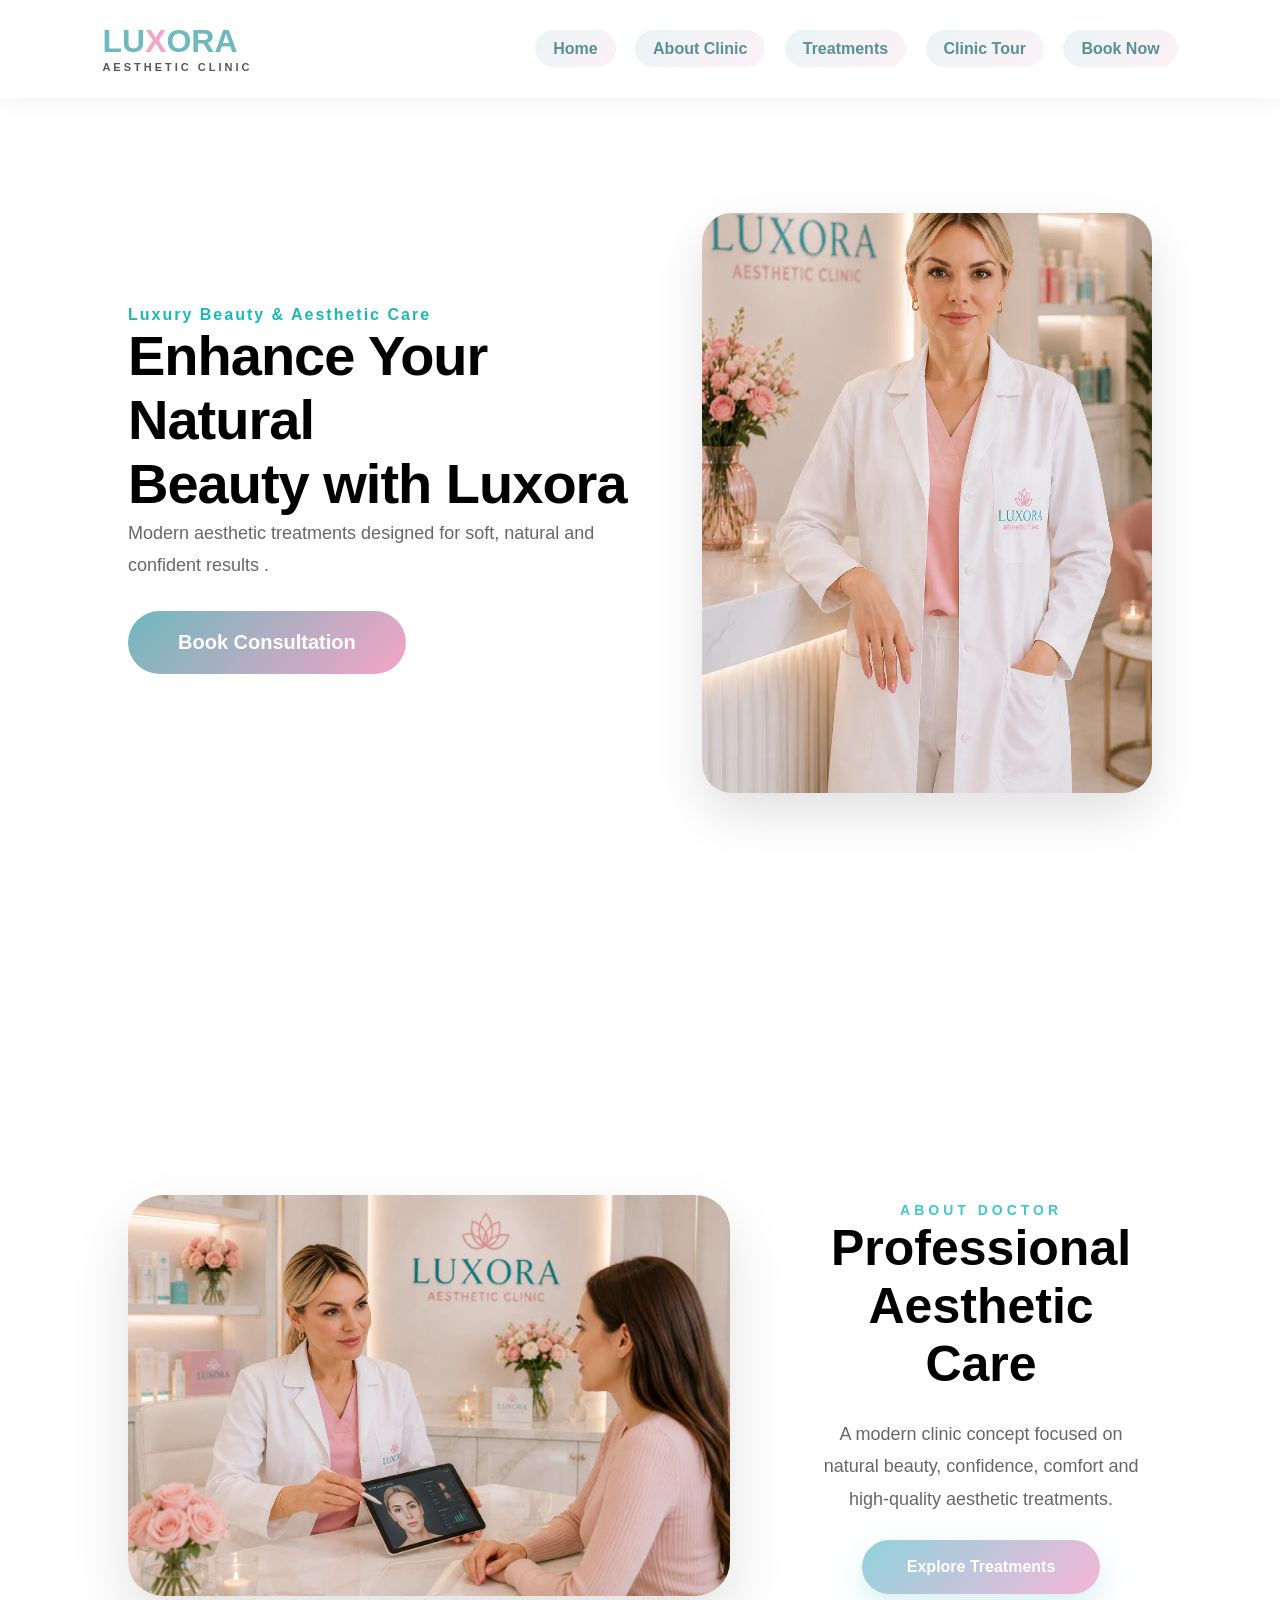
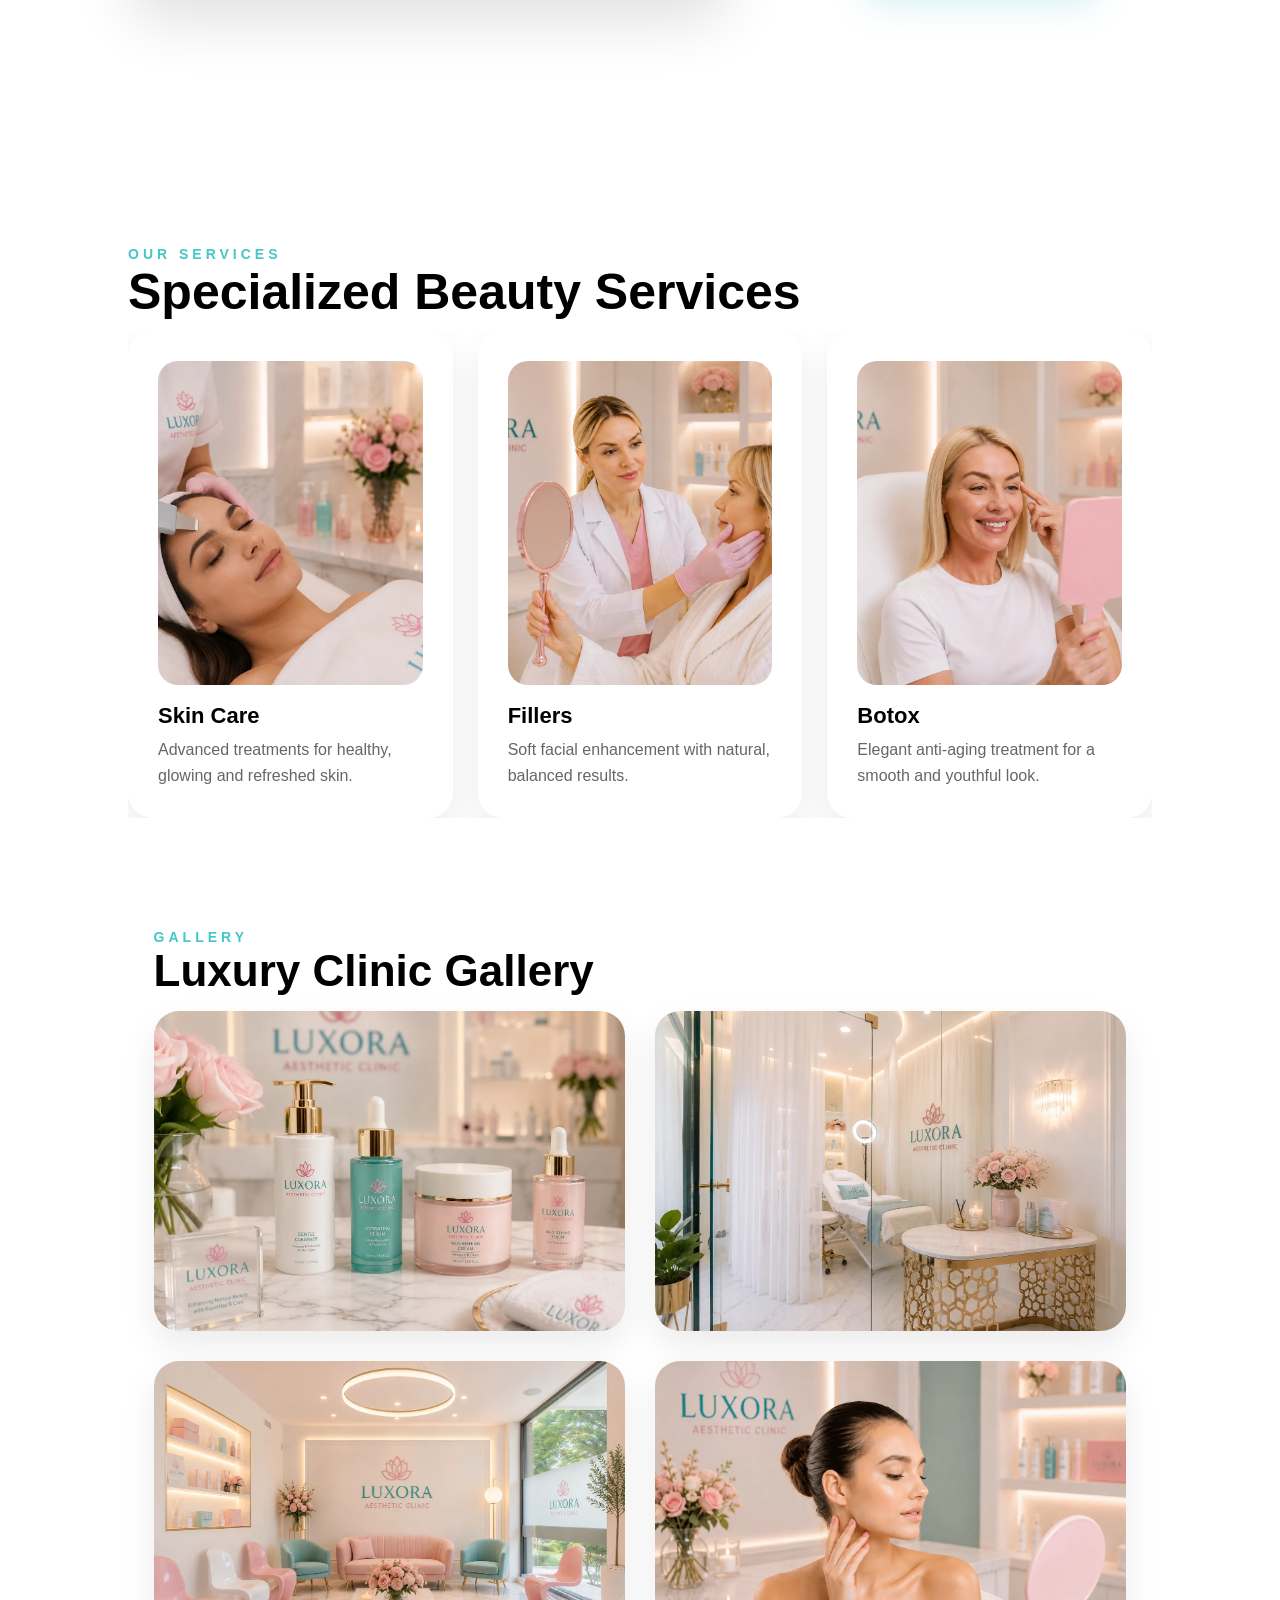
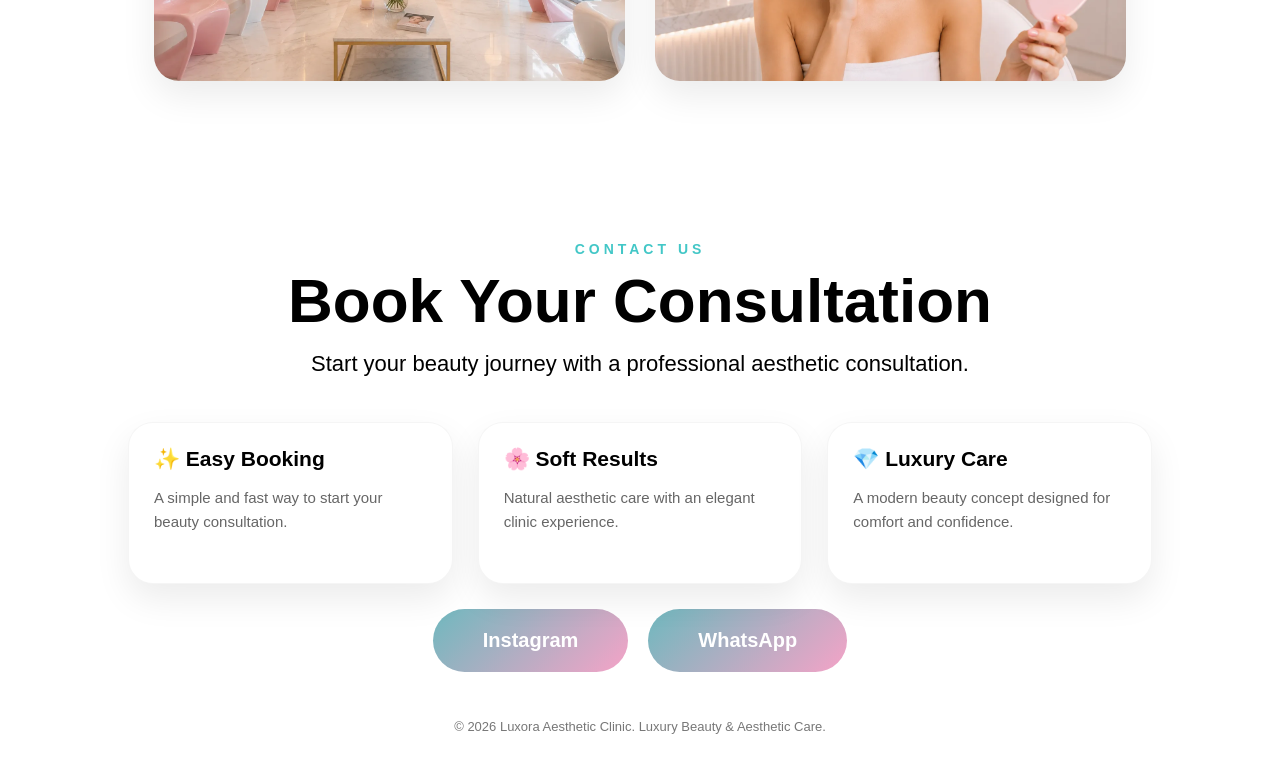
==== commit f8032cb9: "Add files via upload" ====
--- a/index.html
+++ b/index.html
@@ -3,146 +3,117 @@
 <head>
 <meta charset="UTF-8">
 <meta name="viewport" content="width=device-width,initial-scale=1.0">
-<title>Elite Fitness Club</title>
-<link rel="stylesheet" href="style.css">
+<title>Luxora Aesthetic Clinic</title>
+<link rel="stylesheet" href="clinic.css">
 </head>
 <body>
 <header class="navbar">
-<div class="logo">ELITE <span>FITNESS</span></div>
+<div class="logo">LU<span>X</span>ORA <p>AESTHETIC CLINIC</p></div>
 <button class="menu-toggle">&#9776;</button>
 <nav>
 <a href="#home">Home</a>
-<a href="#zones">Zones</a>
-<a href="#nutrition">Nutrition Hub</a>
-<a href="#body-analysis">Body Analysis</a>
-<a href="#trainers">Trainers</a>
-<a href="#contact">Contact</a>
+<a href="#about">About Clinic</a>
+<a href="#services">Treatments</a>
+<a href="#gallery">Clinic Tour</a>
+<a href="#contact">Book Now</a>
 </nav>
 </header>
 <section class="hero" id="home">
 <div class="hero-text fade-up">
-<span>Luxury Fitness & Wellness Club</span>
-<h1>Train Strong.<br>Live Elite.</h1>
-<p>Everything you need for training, nutrition and recovery in one place.</p>
-<div class="hero-features">
-<p>&#10004; Sea View Training</p>
-<p>&#10004; Smart Body Analysis</p>
-<p>&#10004; Healthy Meals</p>
-<p>&#10004; Elite Supplements</p>
-</div>
-<a href="#contact" class="btn desktop-btn">Join Now</a>
+<span>Luxury Beauty & Aesthetic Care</span>
+<h1>
+Enhance Your Natural<br>Beauty with Luxora </h1>
+<p>
+Modern aesthetic treatments designed for soft, natural and confident results .
+</p>
+<a href="#contact" class="hero-btn desktop-hero-btn">
+Book Consultation
+</a>
 </div>
 <div class="hero-image fade-up">
-<img src="hero-gym.webp" alt="Elite Fitness Club">
+<img src="hero.webp" alt="">
 </div>
-<a href="#contact" class="btn mobile-btn">Join Now</a>
+<a href="#contact" class="hero-btn mobile-hero-btn">
+Book Consultation
+</a>
 </section>
-<section class="zones" id="zones">
-<span class="section-tag">ZONES</span>
-<h2>Equipment & Sports</h2>
-<div class="cards-grid">
-<div class="card fade-up">
-<img src="equipment.webp" alt="">
-<h3>Modern Machines</h3>
-<p>Premium strength machines for complete body training.</p>
+<section class="about fade-up" id="about">
+<div class="about-image">
+<img src="about.webp" alt="">
 </div>
-<div class="card fade-up">
-<img src="cardio.webp" alt="">
-<h3>Cardio Zone</h3>
-<p>Treadmills, bikes and endurance equipment for all levels.</p>
+<div class="about-text">
+<span class="section-tag">ABOUT DOCTOR</span>
+<h2> Professional Aesthetic Care</h2>
+<p> A modern clinic concept focused on natural beauty, confidence, comfort and high-quality aesthetic treatments. </p>
+<a href="#services" class="about-btn">Explore Treatments</a>
 </div>
-<div class="card fade-up">
-<img src="boxing.webp" alt="">
-<h3>Mixed Training</h3>
-<p>Boxing, functional training, stretching and performance workouts.</p>
+</section>
+<section class="services" id="services">
+<span class="section-tag">OUR SERVICES</span>
+<h2> Specialized Beauty Services</h2>
+<div class="services-grid">
+<div  class="service-card fade-up">
+<img src="skincare.webp" alt="">
+<h3>Skin Care</h3>
+<p> Advanced treatments for healthy, glowing and refreshed skin.</p>
 </div>
-<div class="card fade-up">
-<img src="women-zone.webp" alt="">
-<h3>Women's Zone</h3>
-<p>Dedicated space for women focused on strength, fitness and wellness.</p>
+<div class="service-card fade-up">
+<img src="fillers.webp" alt="">
+<h3>Fillers</h3>
+<p>Soft facial enhancement with natural, balanced results.</p>
+</div>
+<div class="service-card fade-up">
+<img src="botox.webp" alt="">
+<h3>Botox</h3>
+<p>Elegant anti-aging treatment for a smooth and youthful look.</p>
 </div>
 </div>
 </section>
-<section class="nutrition-hub" id="nutrition">
-<span class="section-tag">Nutrition Hub</span>
-<h2>Fuel Your Performance</h2>
-<div class="nutrition-row">
-<div class="nutrition-card fade-up"> 
-<img src="supplement.webp" alt="Elite Supplements">
-<h3>Supplements</h3>
-<p>🥤Whey Protein</p>
-<p>💪Creatine</p>
-<p>💊Vitamins</p>
+<section class="gallery" id="gallery">
+<span class="section-tag">GALLERY</span>
+<h2> Luxury Clinic Gallery</h2>
+<div class="gallery-grid">
+<div class="gallery-box big fade-up">
+<img src="products.webp" alt="">
 </div>
-<div class="nutrition-card fade-up">
-<img src="meal.webp" alt="Elite Meals">
-<h3>Healthy Meals</h3>
-<p>🔥Muscle Gain Meal</p>
-<p>🥗Lean Fitness Bowl</p>
-<p>⚡High-Protein Snack</p>
+<div class="gallery-box fade-up">
+<img src="reception.webp" alt="">
+</div>
+<div class="gallery-box fade-up">
+<img src="treatment-room.webp" alt="">
+</div>
+<div class="gallery-box fade-up">
+<img src="results.webp" alt="">
 </div>
 </div>
 </section>
-<section class="body-analysis" id="body-analysis">
-<div class="analysis-text fade-up">
-<span class="section-tag">BODY ANALYSIS</span>
-<h2>Know Your Body.<br>Transform Your Results.</h2>
-<p>Discover your body composition with advanced technology. 
-Track muscle growth, body fat percentage and overall fitness progress with detailed reports designed to help you reach your goals faster.
-</p>
-<div class="analysis-features">
-<div>📊Accurate Body Composition</div>
-<div>💪Muscle Mass Analysis</div>
-<div>📉Progress Tracking Reports</div>
-<div>🎯Personalized Fitness Insights</div>
+<div class="section-divider"></div>
+<section class="contact" id="contact">
+<span class="section-tag">CONTACT US</span>
+<h2> Book Your Consultation</h2>
+<p> Start your beauty journey with a professional aesthetic consultation.</p>
+<div class="contact-mini-grid">
+<div class="contact-mini-card fade-up">
+<h3>✨ Easy Booking</h3>
+<p>A simple and fast way to start your beauty consultation.</p>
+</div>
+<div class="contact-mini-card fade-up ">
+<h3>🌸 Soft Results</h3>
+<p>Natural aesthetic care with an elegant clinic experience.</p>
+</div>
+<div class="contact-mini-card fade-up">
+<h3>💎 Luxury Care</h3>
+<p>A modern beauty concept designed for comfort and confidence.</p>
 </div>
 </div>
-<div class="analysis-image fade-up">
-<img src="body-analysis.webp" alt="">
-</div>
-</section>
-<section class="trainers" id="trainers">
-<h2>Meet Our Elite Coaches</h2>
-<div class="cards-grid">
-<div class="trainer-card fade-up">
-<img src="trainer1.webp" alt="">
-<h3>Strength & Muscle Building Coach</h3>
-</div>
-<div class="trainer-card fade-up">
-<img src="trainer2.webp" alt="">
-<h3>Nutrition & Wellness Expert</h3>
-</div>
-<div class="trainer-card fade-up">
-<img src="trainer3.webp" alt="">
-<h3>Personal Fitness Coach</h3>
-</div>
-</div> 
-</section>
-<section class="contact" id="contact">
-<span class="section-tag">CONTACT</span>
-<h2>Join Elite Fitness Club</h2>
-<p>Start your fitness journey with premium coaching, smart training and easy contact options.</p>
-<div class="contact-cards">
-<div class="contact-card">
-<span>📱</span>
-<h3>WhatsApp</h3>
-<p>Chat with our team</p>
-</div>
-<div class="contact-card">
-<span>📸</span>
-<h3>Instagram</h3>
-<p>Discover our community </p>
-</div>
-<div class="contact-card">
-<span>📍</span>
-<h3>Location</h3>
-<p>Visit our fitness club</p>
-</div>
+<div class="contact-buttons">
+<a href="#" class="hero-btn"> Instagram</a>
+<a href="#" class="hero-btn"> WhatsApp</a>
 </div>
 </section>
 <footer>
-<p>&copy; 2026 Elite Fitness Club. Train Strong. Live Elite.</p>
+<P>© 2026 Luxora Aesthetic Clinic. Luxury Beauty & Aesthetic Care.</P>
 </footer>
-<script src="script.js"></script>
+<script src="clinic.js"></script>
 </body>
 </html>
--- a/clinic.css
+++ b/clinic.css
@@ -0,0 +1,520 @@
+*{
+margin: 0;
+padding: 0;
+box-sizing: border-box;
+font-family: Arial, sans-serif;
+}
+body{
+background: #ffffff;
+padding-top: 100px;
+}
+header{
+position: fixed;
+top: 0;
+left: 0;
+width: 100%;
+z-index: 1000;
+background: rgba(255, 255, 255, 0.95);
+backdrop-filter: blur(10px);
+padding: 20px 8%;
+}
+html{
+scroll-behavior: smooth;
+scroll-padding-top: 100px;
+}
+.navbar{
+display: flex;
+justify-content: space-between;
+align-items: center;
+padding: 25px 8%;
+background: white;
+box-shadow: 0 5px 20px rgba(0, 0, 0, 0.05);
+}
+.logo{
+font-size: 32px;
+font-weight: 700;
+line-height: 1;
+color: #6fb8be;
+}
+.logo span{
+color: #f5a3c7;
+}
+.logo p{
+font-size: 11px;
+letter-spacing: 3px;
+color: #555;
+margin-top: 5px;
+}
+nav a{
+text-decoration: none;
+margin-left: 15px;
+color: #5a8f95;
+background:linear-gradient(135deg,rgba(111,184,190,0.15),rgba(245,163,199,0.15));
+font-weight: 600;
+padding: 10px 18px;
+border-radius: 30px;
+transition: .3s;
+}
+nav a:hover{
+color: white;
+background: linear-gradient(135deg,#6fb8be,#f5a3c7);
+}
+.hero{
+min-height: 90vh;
+display: flex;
+align-items: center;
+justify-content: space-between;
+padding: 30px 10% ;
+gap: 40px;
+}
+.hero-text span{
+color: #1ab7b7;
+font-weight: 700;
+letter-spacing: 2px;
+}
+.hero-text h1{
+font-size: 3.5rem;
+line-height: 1.15;
+letter-spacing: -1px;
+}
+.hero-text{
+max-width: 520px;
+margin-top: -30px;
+}
+.hero-text p{
+font-size: 18px;
+line-height: 1.8;
+color: #666;
+margin-bottom: 30px;
+}
+.hero-btn{
+display: inline-block;
+padding: 20px 50px;
+font-size: 20px;
+font-weight: 600;
+background: linear-gradient(135deg,#6fb8be,#f5a3c7);
+color: white;
+text-decoration: none;
+border-radius: 50px;
+transition: 0.3s;
+}
+.hero-btn:hover{
+transform: translateY(-3px);
+box-shadow: 0 10px 30px rgba(245, 163, 199, 0.45);
+}
+.hero-image{
+position: relative;
+}
+.hero-image img{
+width: 450px;
+height: 580px;
+object-fit: cover;
+border-radius: 30px;
+object-position: center ;
+box-shadow: 0 20px 50px rgba(0, 0, 0, 0.12);
+transition: 0.5s ease;
+animation: float 4s ease-in-out infinite;
+}
+.hero-image img:hover{
+transform: translateY(-10px) scale(1.02);
+box-shadow: 0 30px 60px rgba(26, 183, 183, 0.22);
+}
+.services{
+padding: 20px 10% 40px;
+}
+.about{
+text-align: center;
+padding: 70px 10%;
+margin-top: -60px;
+}
+.section-tag{
+color: #43c7c7;
+font-weight: 700;
+letter-spacing: 4px;
+font-size: 14px;
+margin-bottom: 8px;
+}
+.services h2,
+.about-doctor h2{
+font-size: 50px;
+margin-bottom: 10px;
+}
+.gallery{
+padding: 20px 12% 70px;
+margin-top: 50px;
+}
+.gallery-grid{
+display: grid;
+grid-template-columns: repeat(2,1fr);
+gap: 30px;
+}
+.gallery-box{
+overflow: hidden;
+border-radius: 25px;
+box-shadow: 0 15px 35px rgba(0, 0, 0, 0.08);
+transition: 0.4s ease;
+}
+.gallery-box:hover{
+transform: translateY(-8px);
+box-shadow: 0 25px 50px rgba(0, 0, 0, 0.12) ;
+border: 1px solid rgba(143, 211, 220, 0.4);
+}
+.gallery-box img{
+width: 100%;
+height: 320px;
+object-fit: cover;
+display: block;
+transition: 0.5s ease;
+}
+.gallery-box:hover img{
+transform: scale(1.05);
+}
+.gallery h2{
+font-size: 44px;
+margin-bottom: 15px;
+font-weight: 700;
+}
+.services-grid{
+display: grid ;
+grid-template-columns: repeat(3,minmax(0,1fr));
+gap: 25px;
+width: 100%;
+overflow: hidden;
+}
+.service-card{
+background: white;
+border-radius: 25px ;
+padding: 30px;
+box-shadow: 0 15px 35px rgba(0, 0, 0, 0.08) ;
+overflow: hidden ;
+min-width: 0;
+display: flex;
+flex-direction: column;
+transition: 0.4s;
+}
+.service-card:hover{
+transform: translateY(-8px) scale(1.01);
+box-shadow: 0 30px 60px rgba(0, 0, 0, 0.12);
+}
+.service-card img{
+width: 100% ;
+height: 324px ;
+object-fit: cover ;
+border-radius: 20px ;
+margin-bottom: 18px ;
+transition: 0.4s;
+}
+.service-card:hover img{
+transform: scale(1.05);
+}
+.service-card h3{
+font-size: 22px;
+margin-bottom: 8px;
+}
+.service-card:hover h3{ 
+color: #43c7c7;
+}
+.service-card p {
+color: #666;
+font-size: 16px;
+line-height: 1.6;
+}
+.about{
+min-height: 95vh;
+display: flex;
+gap: 80px;
+align-items: center;
+margin-top: 60px;
+}
+.about-btn{
+display: inline-block;
+margin-top: 25px;
+padding: 18px 45px;
+font-size: 1rem ;
+border-radius: 50px;
+text-decoration: none;
+background: linear-gradient(135deg,#8fd3dc,#f6b6d8);
+color: white;
+font-weight: 600;
+box-shadow: 0 12px 30px rgba(143, 211, 220, 0.35);
+}
+.about-btn:hover{
+transform: translateY(-3px);
+box-shadow: 0 15px 35px rgba(143, 211, 220, 0.4);
+transition: 0.3s;
+}
+.about-image img{
+width: 100%;
+border-radius: 35px;
+box-shadow: 0 25px 60px rgba(0, 0, 0, 0.12);
+transition: 0.4s ease;
+cursor: pointer;
+}
+.about-image img:hover{
+transform: translateY(-8px) scale(1.02);
+box-shadow: 0 35px 80px rgba(0, 0, 0, 0.18);
+}
+.about-text h2{
+font-size: 50px;
+margin-bottom: 20px;
+}
+.about p{
+font-size: 18px;
+line-height: 1.8;
+color: #666;
+margin-top: 25px;
+}
+.contact{
+margin-bottom: 0;
+display: flex;
+flex-direction: column;
+justify-content: flex-start;
+align-items: center;
+padding: 0px 10% 20px ;
+background: white;
+position: relative;
+z-index: 5;
+}
+.contact h2{
+font-size: 62px;
+}
+.contact p{
+font-size: 22px;
+max-width: 700px;
+margin: 15px auto 25px ;
+}
+
+.contact-mini-grid{
+display: grid;
+grid-template-columns: repeat(3,1fr);
+gap: 25px;
+max-width: 1100px;
+margin: 20px auto 25px ;
+}
+.contact-mini-card{
+background: white;
+padding: 24px 25px;
+border-radius: 25px;
+box-shadow: 0 15px 35px rgba(0, 0, 0, 0.08);
+transition: 0.4s ease;
+min-height: 120px;
+border: 1px solid rgba(0, 0, 0, 0.04);
+}
+.contact-mini-card:hover{
+transform: translateY(-8px);
+box-shadow: 0 25px 50px rgba(0, 0, 0, 0.12);
+}
+.contact-mini-card h3{
+font-size: 21px;
+margin-bottom: 12px;
+}
+.contact-mini-card p{
+font-size: 15px;
+color: #666;
+line-height: 1.6;
+}
+footer{
+text-align: center;
+padding: 25px 15px;
+margin-top: 0;
+color: #777;
+font-size: 13px;
+line-height: 1.6;
+}
+.contact-buttons{
+display: flex ;
+justify-content: center ;
+align-items: center;
+gap: 20px ;
+margin: 25px auto 0 ;
+width: 100%;
+}
+.contact-buttons {
+margin: 0 ;}
+.fade-up{
+opacity: 0;
+transform: translateY(40px);
+transition: all 0.8s ease;
+}
+.section-divider{
+height: 90px;
+background: white;
+}
+.fade-up.show{
+opacity: 1;
+transform: translateY(0);
+}
+.menu-toggle{
+display:none;
+background:none;
+border:none;
+font-size:32px;
+cursor:pointer;
+margin-right:10px;
+position: absolute;
+right: 20px;
+top: 25px;
+}
+@keyframes float {
+0%{
+transform:translate(0);  
+}
+50%{
+transform:translate(-15px); 
+}
+100%{
+transform:translate(0); 
+}
+}
+.hero-text .mobile-hero-btn{
+position: static !important;
+display: inline-flex !important;
+width: fit-content !important;
+margin-top: 25px !important;
+transform: none !important;
+align-self: flex-start !important;
+}
+.desktop-hero-btn{
+display: inline-flex ;
+}
+.mobile-hero-btn{
+display: none;
+}
+@media(max-width:768px){
+.navbar{
+display: flex;
+justify-content:space-between;
+align-items:center;
+padding:15px 20px;
+position:fixed;
+min-height:auto;
+top:0;
+left:0;
+width:100%;
+z-index:1000;
+}
+.logo{
+font-size: 28px;
+}
+.menu-toggle{
+display:block;
+background:none;
+border:none;
+font-size:32px;
+cursor:pointer;
+margin-right:10px;
+position: absolute;
+right: 20px;
+top: 25px;
+}
+nav{
+display: none;
+flex-direction: column;
+gap: 8px;
+position:fixed;
+top:80px;
+right:15px;
+width:170px;
+background:white;
+padding: 15px;
+border-radius:16px;
+box-shadow:0 10px 25px rgba(0,0,0,0.12);
+z-index:1100;
+}
+nav.active{
+display:flex;
+}
+nav a{
+margin:0;
+text-align:center;
+}
+.hero{
+flex-direction:column;
+text-align:center;
+padding:60px 25px 20px;
+gap:20px;
+min-height: unset !important;
+height: auto !important;
+justify-content: flex-start !important;
+}
+.hero-text h1{
+font-size: 42px;
+line-height: 1.15;
+}
+.hero-text p{
+font-size:17px;
+}
+.hero-image img{
+width: 100%;
+max-width: 360px;
+}
+
+.hero-text{
+order: 1;
+}
+.hero-image{
+order: 2;
+}
+.service-grid,
+.gallery-grid,
+.contact-mini-grid{
+grid-template-columns:1fr;
+}
+.contact{
+text-align: center;
+padding: 100px 25px 40px;
+}
+.contact h2{
+text-align: center;
+max-width: 100%;
+margin: 0 auto 20px;
+font-size: 38px;
+line-height:1.1;
+}
+.contact p{
+font-size:18px;
+line-height:1.5;
+text-align: center;
+max-width: 330px;
+margin: 0 auto 35px;
+}
+.contact-buttons{
+flex-direction: column;
+}
+.about{
+flex-direction: column;
+gap: 40px;
+}
+.about-image img{
+width: 100%;
+}
+.about{
+min-height: auto;
+margin-top: 0;
+}
+.services-grid{
+grid-template-columns: 1fr;
+}
+.gallery-grid{
+grid-template-columns: 1fr;
+}
+.contact-mini-grid{
+grid-template-columns: 1fr;
+gap:18px;
+margin:25px auto;
+}
+.desktop-hero-btn{
+display: none !important;
+}
+.mobile-hero-btn{
+display:inline-flex !important;
+width: 90%;
+max-width: 300px;
+margin: 25px auto 0;
+justify-content: center;
+order: 3;
+}
+footer p{
+font-size: 12px;
+}
+}
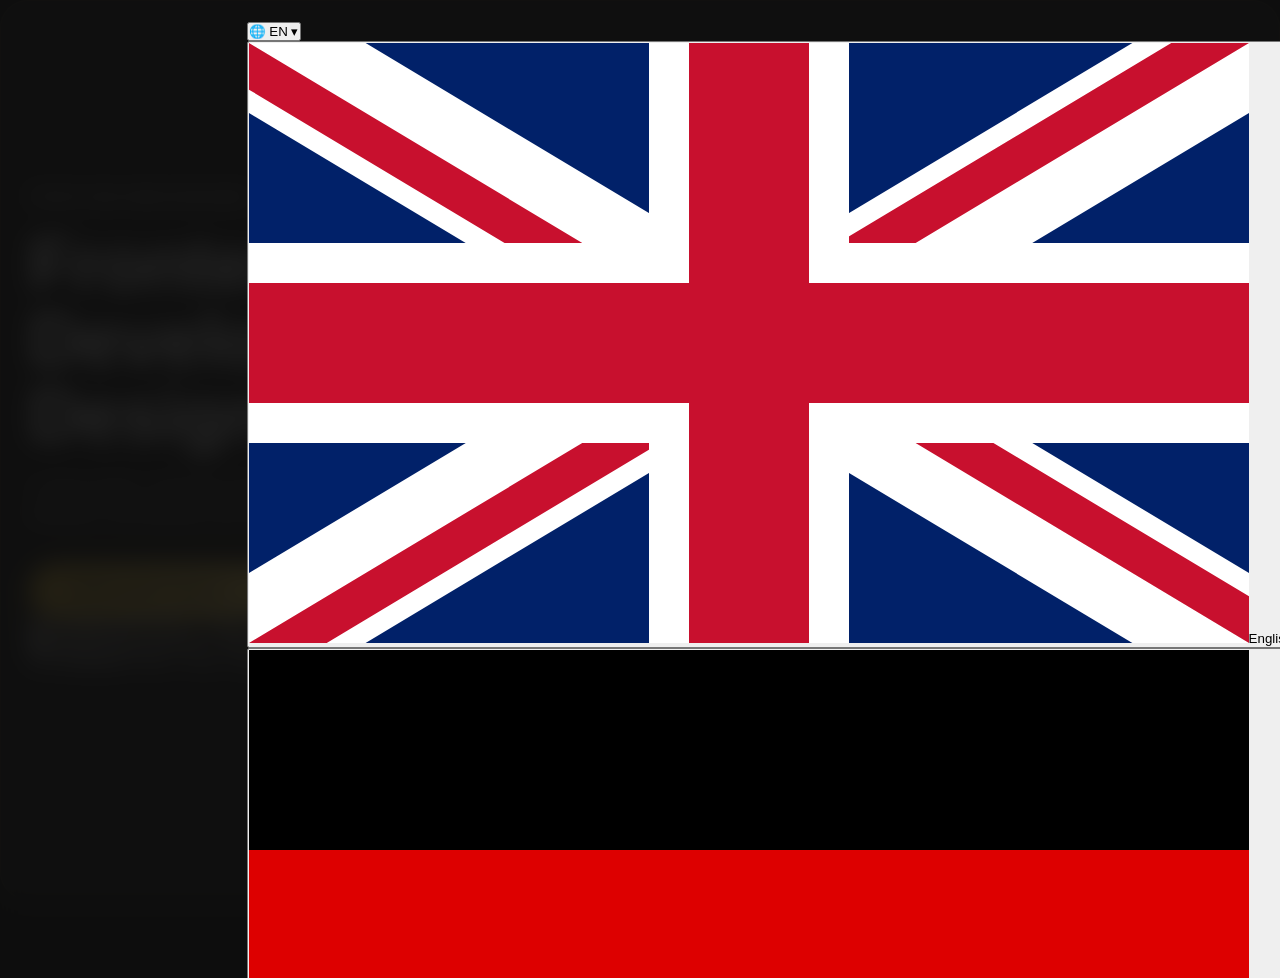
==== commit 1fd30df0: "Add files via upload" ====
--- a/index.html
+++ b/index.html
@@ -1,119 +1,78 @@
-<!DOCTYPE html>
-<html lang="en">
+<!DOCTYPE html >
+<html>
 <head>
 <meta charset="UTF-8">
-<meta name="viewport" content="width=device-width,initial-scale=1.0">
-<title>Luxora Aesthetic Clinic</title>
-<link rel="stylesheet" href="clinic.css">
-</head>
+<meta name="viewport" content="width=device-width, initial-scale=1.0">
+<title> Hiba Sweileh | Front-End Developer & Web Designer</title>
+<link href="https://fonts.googleapis.com/css2?family=poppins:wght@300;500;700&display=swap" rel="stylesheet">
+<link rel="stylesheet" href="style.css">
+<link rel="stylesheet"
+href="https://cdnjs.cloudflare.com/ajax/libs/font-awesome/6.5.2/css/all.min.css">
+</head> 
 <body>
-<header class="navbar">
-<div class="logo">LU<span>X</span>ORA <p>AESTHETIC CLINIC</p></div>
-<button class="menu-toggle">&#9776;</button>
-<nav>
-<a href="#home">Home</a>
-<a href="#about">About Clinic</a>
-<a href="#services">Treatments</a>
-<a href="#gallery">Clinic Tour</a>
-<a href="#contact">Book Now</a>
-</nav>
-</header>
-<section class="hero" id="home">
-<div class="hero-text fade-up">
-<span>Luxury Beauty & Aesthetic Care</span>
-<h1>
-Enhance Your Natural<br>Beauty with Luxora </h1>
-<p>
-Modern aesthetic treatments designed for soft, natural and confident results .
-</p>
-<a href="#contact" class="hero-btn desktop-hero-btn">
-Book Consultation
-</a>
+<div class="navbar">
+<a href="#" class="logo"><span class="logo-h">H</span>iba</a>
+<div class="nav-links">
+<a href="index.html" class="nav-link" data-i18n="home">Home</a>
+<a href="about.html" class="nav-link" data-i18n="about">About Me</a>
+<a href="projects.html" class="nav-link" data-i18n="portfolio">Portfolio</a>
+<a href="contact.html" class="nav-link" data-i18n="contact">Contact</a>
+<a href="cv.pdf" class="nav-link cv-mobile" data-i18n="download-cv" download>Download CV</a>
 </div>
-<div class="hero-image fade-up">
-<img src="hero.webp" alt="">
-</div>
-<a href="#contact" class="hero-btn mobile-hero-btn">
-Book Consultation
-</a>
-</section>
-<section class="about fade-up" id="about">
-<div class="about-image">
-<img src="about.webp" alt="">
-</div>
-<div class="about-text">
-<span class="section-tag">ABOUT DOCTOR</span>
-<h2> Professional Aesthetic Care</h2>
-<p> A modern clinic concept focused on natural beauty, confidence, comfort and high-quality aesthetic treatments. </p>
-<a href="#services" class="about-btn">Explore Treatments</a>
-</div>
-</section>
-<section class="services" id="services">
-<span class="section-tag">OUR SERVICES</span>
-<h2> Specialized Beauty Services</h2>
-<div class="services-grid">
-<div  class="service-card fade-up">
-<img src="skincare.webp" alt="">
-<h3>Skin Care</h3>
-<p> Advanced treatments for healthy, glowing and refreshed skin.</p>
-</div>
-<div class="service-card fade-up">
-<img src="fillers.webp" alt="">
-<h3>Fillers</h3>
-<p>Soft facial enhancement with natural, balanced results.</p>
-</div>
-<div class="service-card fade-up">
-<img src="botox.webp" alt="">
-<h3>Botox</h3>
-<p>Elegant anti-aging treatment for a smooth and youthful look.</p>
+<div class="nav-actions">
+<div class="language-switcher">
+<button type="button" class="language-btn" onclick="toggleLanguages()">🌐 EN ▾</button>
+<div class="language-menu" id="languageMenu">
+<button onclick="changeLanguage('en')">
+<img src="flags/ENGLISH.svg" alt="">English</button>
+<button onclick="changeLanguage('de')">
+<img src="flags/Germany.svg" alt="">Deutsch</button>
+<button onclick="changeLanguage('fr')"> 
+<img src="flags/France.svg" alt="">Français</button>
+<button onclick="changeLanguage('it')">
+<img src="flags/Italy.svg" alt="">Italiano</button>
+<button onclick="changeLanguage('ar')">
+<img src="flags/Syria.svg" alt="">Arabic</button>
 </div>
 </div>
-</section>
-<section class="gallery" id="gallery">
-<span class="section-tag">GALLERY</span>
-<h2> Luxury Clinic Gallery</h2>
-<div class="gallery-grid">
-<div class="gallery-box big fade-up">
-<img src="products.webp" alt="">
-</div>
-<div class="gallery-box fade-up">
-<img src="reception.webp" alt="">
-</div>
-<div class="gallery-box fade-up">
-<img src="treatment-room.webp" alt="">
-</div>
-<div class="gallery-box fade-up">
-<img src="results.webp" alt="">
+<button onclick="toggleTheme()" class="theme-btn" id="themeToggle">☀️</button>
+<button class="menu-btn" onclick="toggleMenu()"></button>
 </div>
 </div>
-</section>
-<div class="section-divider"></div>
-<section class="contact" id="contact">
-<span class="section-tag">CONTACT US</span>
-<h2> Book Your Consultation</h2>
-<p> Start your beauty journey with a professional aesthetic consultation.</p>
-<div class="contact-mini-grid">
-<div class="contact-mini-card fade-up">
-<h3>✨ Easy Booking</h3>
-<p>A simple and fast way to start your beauty consultation.</p>
+<div class="card hero">
+<div class="hero-text">
+<span class="hero-tag" data-i18n="hero-tag">FRONT-END WEB DESIGNER</span>
+<h1><span data-i18n="frontend-title">Frontend Developer</span><span class="gradient-text" data-i18n="ui-title"> UI Designer </span></h1>
+<p class="hero-description" data-i18n="hero-description">I create modern, responsive websites with clean code, intuitive user interfaces, and seamless user experiences. </p>
+<div class="hero-buttons">
+<a href="projects.html" class="btn" data-i18n="explore-projects">Explore My Projects &rarr;</a> 
+<a href="contact.html" class="secondary-link" data-i18n="contact-me">Contact Me &rarr;</a>
 </div>
-<div class="contact-mini-card fade-up ">
-<h3>🌸 Soft Results</h3>
-<p>Natural aesthetic care with an elegant clinic experience.</p>
+<div class="hero-stats">
+<div class="stat-box">
+<i class="fa-solid fa-wand-magic-sparkles"></i>
+<strong data-i18n="creative-ui">Creative UI</strong>
+<span data-i18n="creative-ui-text">Modern • Clean • Elegant</span>
 </div>
-<div class="contact-mini-card fade-up">
-<h3>💎 Luxury Care</h3>
-<p>A modern beauty concept designed for comfort and confidence.</p>
+<div class="stat-box">
+<i class="fa-solid fa-circle-check"></i>
+<strong data-i18n="responsive-title">Responsive</strong>
+<span data-i18n="responsive-design">Desktop  • Tablet  • Mobile</span>
+</div>
+<div class="stat-box">
+<i class="fa-solid fa-code"></i>
+<strong data-i18n="frontend">Frontend</strong>
+<span>HTML • CSS  • JavaScript</span>
 </div>
 </div>
-<div class="contact-buttons">
-<a href="#" class="hero-btn"> Instagram</a>
-<a href="#" class="hero-btn"> WhatsApp</a>
 </div>
-</section>
+<div class="hero-image">
+<img src="h.webp" class="hero-img">
+</div>
+</div>
 <footer>
-<P>© 2026 Luxora Aesthetic Clinic. Luxury Beauty & Aesthetic Care.</P>
+<p data-i18n="footer-text">© 2026 Hiba • Frontend Developer </p>
 </footer>
-<script src="clinic.js"></script>
+<script src="script.js"></script>
 </body>
 </html>
--- a/style.css
+++ b/style.css
@@ -0,0 +1,655 @@
+*{
+margin: 0;
+padding: 0;
+box-sizing: border-box;
+font-family: 'Segoe UI', sans-serif;
+}
+html{
+scroll-behavior: smooth;
+}
+body{
+background: #0f0f0f;
+color: white;
+overflow-x: hidden;
+}
+.navbar{
+position: fixed;
+top: 0;
+left: 0;
+width: 100%;
+padding: 22px 8%;
+display: flex;
+justify-content: space-between;
+align-items: center;
+background: rgba(15, 15, 15, 0.9);
+backdrop-filter: blur(12px);
+z-index: 1000;
+}
+.logo{
+font-size: 30px;
+font-weight: 800;
+color: #d4af37;
+letter-spacing: 2px;
+}
+.logo span{
+color: white;
+}
+nav{
+display: flex;
+align-items: center;
+gap: 25px;
+transform: translateX(100px);
+}
+nav a{
+color: #0f0f0f;
+text-decoration: none;
+font-weight: 700;
+background: linear-gradient(135deg,#d4af37,#f5d76e);
+padding: 10px 18px;
+border-radius: 40px;
+box-shadow: 0 10px 25px rgba(212, 175, 55, 0.22);
+transition: 0.3s;
+}
+nav a:hover{
+transform: translateY(-4px);
+box-shadow: 0 18px 40px rgba(212, 175, 55, 0.45);
+}
+
+.menu-toggle{
+display: none;
+}
+.hero{
+min-height: 100vh;
+display: flex;
+justify-content: space-between;
+align-items: center;
+gap: 30px;
+padding: 110px 8% 80px;
+}
+.hero-text{
+max-width: 550px;
+margin-top: -40px;
+}
+.hero-text h1{
+font-size: 72px;
+line-height: 1.05;
+margin: 20px 0;
+}
+.hero-text p{
+color: #cfcfcf;
+line-height: 1.8;
+margin-bottom: 35px;
+}
+.btn{
+display: inline-block;
+padding: 18px 42px;
+border-radius: 50px;
+text-decoration: none;
+font-weight: 700;
+color: #0f0f0f;
+background: linear-gradient(135deg,#d4af37,#f5d76e);
+box-shadow: 0 15px 35px rgba(212, 175, 55, 0.25);
+transition: 0.4s;
+}
+.btn:hover{
+transform: translateY(-5px);
+box-shadow: 0 25px 55px rgba(212, 175, 55, 0.45);
+}
+.hero-image img{
+width: 520px;
+height: 600px;
+object-fit: cover;
+border-radius: 30px;
+box-shadow: 0 25px 70px rgba(212, 175, 55, 0.2);
+animation: float 4s ease-in-out infinite;
+transition: 0.5s;
+}
+.hero-image{
+position: relative;
+left: 0;
+display: flex;
+justify-content: center;
+align-items: center;
+}
+.hero-image img:hover{
+transform: translateY(-10px) scale(1.02);
+box-shadow: 0 35px 90px rgba(212, 175, 55, 0.4);
+}
+@keyframes float{
+0%{
+transform: translateY(0);
+}
+50%{
+transform: translateY(-15px);
+}
+100%{
+transform: translateY(0);    
+}
+}
+section{
+padding: 90px 8%;
+}
+.section-tag{
+color: #d4af37;
+letter-spacing: 3px;
+font-weight: 700;
+}
+h2{
+font-size: 48px;
+margin: 18px 0 45px;
+}
+.zones{
+padding: 80px 3%;
+}
+.zones .cards-grid{
+gap: 16px;
+}
+.zones .card{
+padding: 18px;
+}
+.zones .card img{
+width: 100%;
+height: 340px;
+object-fit: cover;
+object-position: center;
+filter: brightness(1.12) contrast(1.08) !important;
+}
+.cards-grid{
+display: grid;
+gap: 20px;
+grid-template-columns: repeat(4,1fr);
+}
+.card,
+.contact-boxes div{
+background: #181818;
+border: 1px solid rgba(212, 175, 55, 0.18);
+padding: 28px;
+border-radius: 28px;
+box-shadow: 0 18px 45px rgba(0, 0, 0, 0.25);
+transition: 0.4s;
+}
+.card:hover,
+.contact-boxes div:hover{
+transform: translateY(-10px);
+border-color: #d4af37;
+box-shadow: 0 25px 60px rgba(212, 175, 55, 0.18);
+}
+.card img{
+width: 100%;
+height: 300px;
+object-fit: cover;
+object-position: center;
+border-radius: 24px;
+margin-bottom: 20px;
+transition: 0.5s;
+filter: brightness(1.08) contrast(1.05) !important;
+}
+.card:hover img{
+transform: scale(1.02);
+}
+.card h3{
+color: #d4af37;
+margin-bottom: 12px;
+}
+.card p{
+color: #cfcfcf;
+line-height: 1.7;
+}
+.nutrition-hub{
+min-height: 100vh;
+padding: 80px 10% 40px;
+padding-bottom: 110px;
+}
+.nutrition-hub h2{
+font-size:42px;
+margin: 0 0 25px;
+}
+.nutrition-row{
+display: grid;
+grid-template-columns: repeat(2,1fr);
+gap: 25px;
+align-items: stretch;
+}
+.nutrition-card{
+background: #181818;
+border: 1px solid rgba(212, 175, 55, .18);
+border-radius: 30px;
+padding: 10px;
+box-shadow: 0 18px 45px rgba(0, 0, 0, .25);
+transition: 0.35s ease;
+overflow: hidden;
+}
+.nutrition-card:hover{
+transform: translateY(-8px);
+border-color: #d4af37;
+box-shadow: 0 25px 55px rgba(212, 175, 55, .18);
+}
+.nutrition-card img{
+width: 100%;
+height: 280px;
+object-fit: cover;
+border-radius: 22px;
+margin-bottom: 12px;
+transition: transform 0.5s ease;
+}
+.nutrition-card:hover img{
+transform: scale(1.02);
+filter: brightness(1.05);
+}
+.nutrition-card h3{
+color: #d4af37;
+font-size: 22px;
+margin-bottom: 10px;
+text-align: center;
+}
+.nutrition-card p{
+background: rgba(255, 255, 255, .03);
+border: 1px solid rgba(212, 175, 55, .22);
+padding: 10px 14px;
+border-radius: 14px;
+margin-bottom: 8px;
+font-weight: 700;
+}
+.nutrition-card p:hover{
+transform: translateX(8px);
+background: rgba(212, 175, 55, .08);
+border-color: #d4af37;
+transition: .3s;
+}
+.women{
+display: flex;
+align-items: center;
+gap: 70px;
+}
+.women-image{
+flex: 1;
+}
+.women-text{
+flex: 1;
+}
+.women-image img{
+width: 100%;
+height: 560px;
+object-fit: cover;
+border-radius: 30px;
+box-shadow: 0 25px 70px rgba(212, 175, 55, 0.2);
+transition: 0.5s;
+}
+.women-image img:hover{
+transform: translateY(-10px) scale(1.02);
+box-shadow: 0 35px 90px rgba(212, 175, 55, 0.35);
+}
+.hero-features{
+display: grid;
+grid-template-columns: repeat(2,1fr);
+gap: 14px;
+margin: 30px 0;
+max-width: 560px;
+}
+.hero-features p{
+border: 1px solid rgba(212, 175, 55, 0.35);
+background: rgba(255, 255, 255, 0.03);
+padding: 16px 22px;
+border-radius: 0;
+font-weight: 700;
+transition: 0.3s;
+}
+.hero-features p:hover{
+transform: translateY(-5px);
+border-color: #d4af37;
+box-shadow: 0 15px 35px rgba(212, 175, 55, 0.18);
+}
+.features{
+margin-top: 25px;
+display: grid;
+grid-template-columns: repeat(2,1fr);
+gap: 15px;
+}
+.features p{
+background: #181818;
+padding: 14px 18px;
+border: 1px solid rgba(212, 175, 55, 0.2);
+}
+.body-analysis{
+display: flex;
+align-items: flex-start;
+justify-content: space-between;
+gap: 80px;
+margin-top: -120px;
+}
+.analysis-text{
+flex: 1;
+transform: translateY(-120px);
+}
+.analysis-image{
+flex: 1;
+transform: translateY(0);
+}
+.analysis-image img{
+width: 100%;
+max-width: 400px;
+border-radius: 30px;
+display: block;
+margin-left: auto;
+transition: 0.5s;
+box-shadow: 0 25px 70px rgba(212, 175, 55, 0.20);
+transform-origin: bottom center;
+}
+.analysis-image img:hover{
+box-shadow: 0 35px 90px rgba(212, 175, 55, .35);
+}
+.analysis-text h2{
+font-size: 60px;
+line-height: 1.1;
+margin: 20px 0;
+}
+.analysis-text p{
+color: #cfcfcf;
+line-height: 1.8;
+max-width: 550px;
+margin-bottom: 35px;
+}
+.analysis-features{
+display: grid;
+grid-template-columns: repeat(2,1fr);
+gap: 18px;
+}
+.analysis-features div{
+background: rgba(255, 255, 255, 0.03);
+border: 1px solid rgba(212, 175, 55, 0.30);
+padding: 18px 22px;
+border-radius: 16px;
+font-weight: 600;
+transition: 0.3s;
+}
+.analysis-features div:hover{
+transform: translateY(-5px);
+border-color: #d4af37;
+box-shadow: 0 15px 35px rgba(212, 175, 55, 0.20);
+}
+.trainers{
+padding: 55px 8% 40px;
+box-sizing: border-box;
+}
+.trainers h2{
+font-size: 44px;
+margin-bottom: 22px;
+}
+.trainers .cards-grid{
+display: grid;
+grid-template-columns: repeat(3,1fr);
+gap: 20px;
+}
+.trainer-card{
+background: #181818;
+border: 1px solid rgba(0, 0, 0, .18);
+border-radius: 30px;
+padding: 16px;
+overflow: visible;
+transition: .4s;
+box-shadow: 0 18px 45px rgba(0, 0, 0, .25);
+}
+.trainer-card img{
+width: 100%;
+height: 500px;
+object-fit: cover;
+object-position: center ;
+border-radius: 22px;
+display: block;
+transition: .5s;
+}
+.trainer-card h3{
+font-size: 16px;
+line-height: 1.2;
+margin: 10px 0 0;
+color: #fff;
+}
+.trainer-card:hover{
+transform: translateY(-6px);
+border-color: #d4af37;
+box-shadow: 0 25px 60px rgba(212, 175, 55, .18);
+}
+.trainer-card:hover img{
+transform: scale(1.02);
+}
+.contact{
+text-align: center;
+padding: 80px 10% 60px;
+}
+.contact h2{
+font-size: 52px;
+margin: 12px 0 10px;
+}
+.contact > p{
+max-width: 650px;
+margin: 0 auto 45px;
+color: #cfcfcf;
+line-height: 1.7;
+}
+.contact-cards{
+display: grid;
+grid-template-columns: repeat(3,1fr);
+gap: 30px;
+max-width: 980px;
+margin: 45px auto 0;
+}
+.contact-card{
+background: #181818;
+border: 1px solid rgba(212, 175, 55, .18);
+border-radius: 28px;
+padding: 50px 30px;
+transition: .4s;
+}
+.contact-card span{
+font-size: 48px;
+}
+.contact-card h3{
+color: #d4af37;
+margin: 18px 0 10px;
+}
+.contact-card p{
+color: #cfcfcf;
+}
+.contact-card:hover{
+transform: translateY(-5px);
+border-color: #d4af37;
+box-shadow: 0 20px 50px rgba(212, 175, 55, .16);
+}
+footer{
+text-align: center;
+padding: 30px;
+color: #aaa;
+background: #080808;
+}
+.fade-up{
+opacity: 0;
+transform: translateY(50px);
+transition: all 0.8s ease;
+}
+.fade-up.show{
+opacity: 1;
+transform: translateY(0);
+}
+.desktop-btn{
+display: inline-block;
+}
+.mobile-btn{
+display: none;
+}
+@media(max-width:768px){
+html,
+body{
+width: 100%;
+max-width: 100%;
+overflow-x: hidden;
+}
+.navbar{
+padding: 16px 20px;
+}
+.logo{
+font-size: 28px;
+}
+.menu-toggle{
+display: block;
+background: none;
+border: none;
+color: #d4af37;
+font-size: 30px;
+cursor: pointer;
+z-index: 1001;
+}
+nav{
+display: none;
+position: absolute;
+top: 75px;
+left: auto;
+right: 15px;
+transform: none;
+width: 220px;
+background: rgba(15, 15, 15, .98);
+border-radius: 20px;
+padding: 15px;
+}
+nav.active{
+display: flex;
+flex-direction: column;
+gap: 12px;
+}
+nav a{
+width: 100%;
+margin: 0;
+text-align: center;
+}
+.zones,
+.nutrition-hub,
+.body-analysis,
+.trainers,
+.contact{
+width: 100%;
+max-width: 100%;
+padding: 110px 20px 60px;
+text-align: center;
+}
+h1,
+h2,
+.nutrition-hub h2,
+.trainers h2,
+.contact h2{
+font-size: 34px;
+line-height: 1.2;
+overflow-wrap: break-word;
+}
+.contact > p{
+font-size: 16px;
+max-width: 100%;
+}
+.cards-grid,
+.nutrition-row,
+.trainers .cards-grid,
+.contact-cards,
+.features{
+display: grid;
+grid-template-columns: 1fr;
+gap: 24px;
+width: 100%;
+max-width: 100%;
+}
+.card,
+.nutrition-card,
+.trainer-card,
+.contact-card{
+width: 100%;
+max-width: 100%;
+}
+.card img,
+.nutrition-card img{
+width: 100%;
+height: auto;
+max-width: 100%;
+object-fit: cover;
+}
+.trainer-card img{
+width: 100%;
+height: auto;
+max-width: 100%;
+object-fit: contain;
+}
+.analysis-image img{
+margin-top: 45px;
+}
+.meals-image img{
+width: 100%;
+max-width: 100%;
+height: auto;
+}
+.body-analysis{
+display: block;
+padding: 100px 22px 60px;
+}
+.analysis-text h2{
+font-size: 34px;
+}
+.hero{
+display: flex;
+flex-direction: column;
+align-items: center;
+text-align: center;
+padding: 130px 22px 60px;
+}
+.hero-text{
+width: 100%;
+}
+.hero-text span{
+font-size: 18px;
+}
+.hero-text h1{
+font-size: 42px;
+line-height: 1.15;
+margin: 25px 0;
+}
+.hero-text p{
+font-size: 17px;
+line-height: 1.7;
+max-width: 100%;
+margin: 0 auto 25px;
+}
+.hero-features{
+display: grid;
+grid-template-columns: 1fr 1fr;
+gap: 16px;
+}
+.hero-features p{
+min-height: 90px;
+display: flex;
+justify-content: center;
+align-items: center;
+text-align: center;
+}
+.hero-image{
+width: 100%;
+display: flex;
+justify-content: center;
+align-items: center;
+margin: 35px auto ;
+}
+.hero-image img{
+width: 100%;
+max-width: 340px;
+height: auto;
+display: block;
+margin: 0 auto;
+object-fit: contain;
+object-position: center;
+}
+.btn{
+margin-top: 25px;
+}
+.desktop-btn{
+display: none;
+}
+.mobile-btn{
+display: block;
+width: fit-content;
+margin: 20px auto 0;
+}
+}
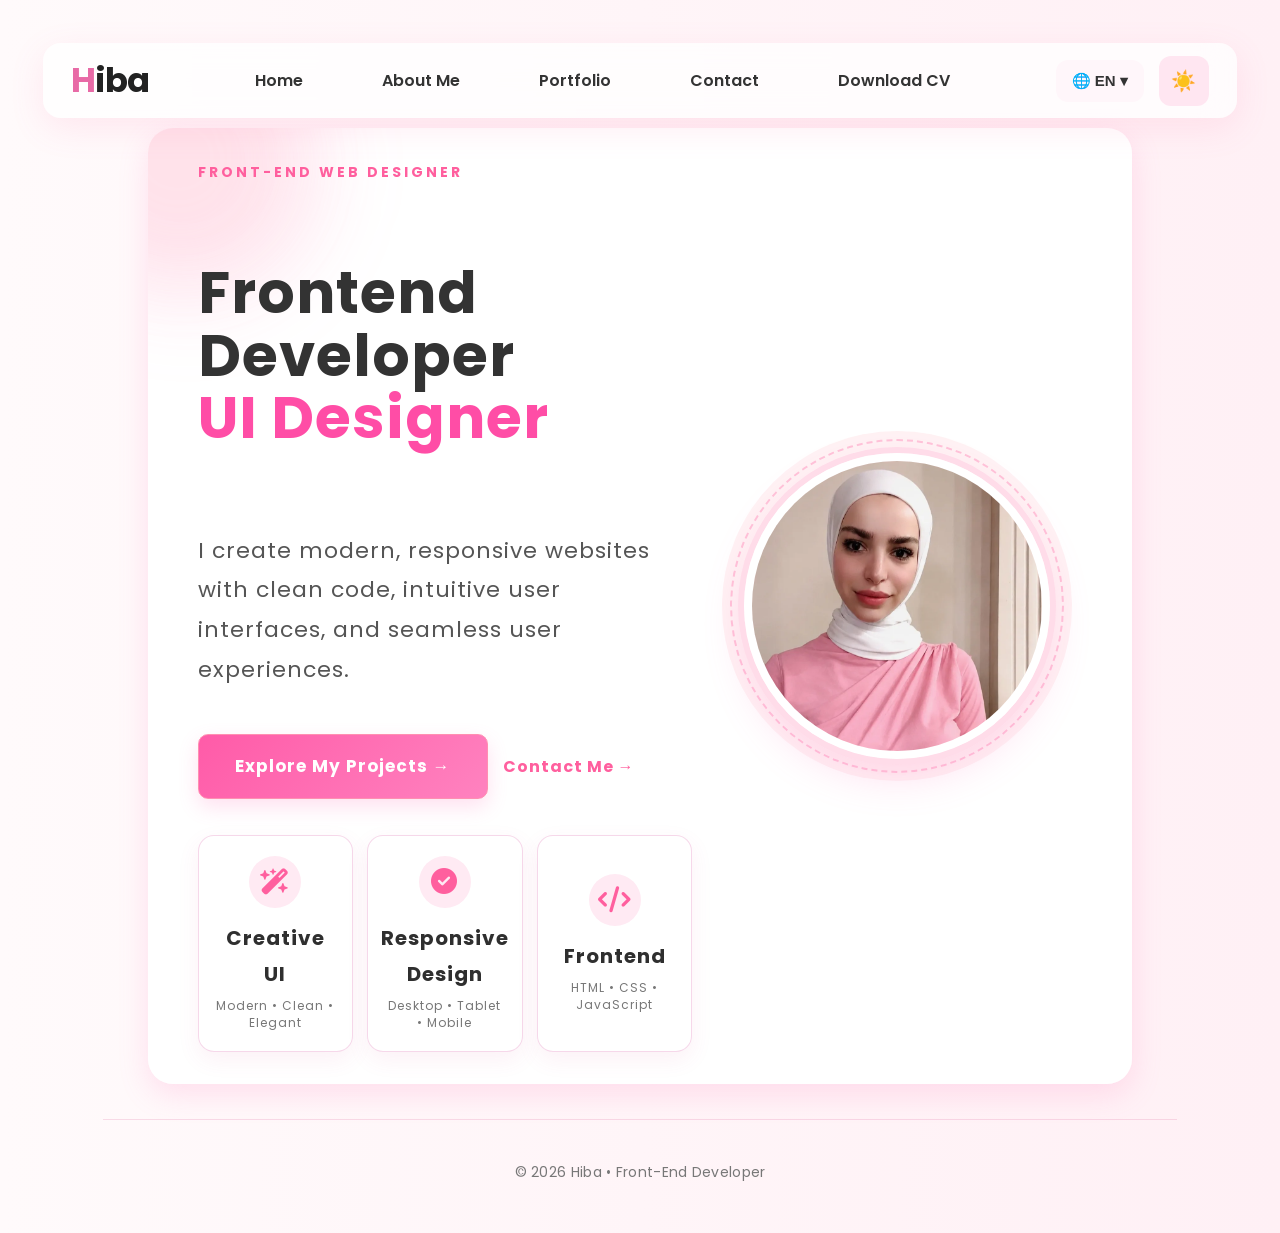
==== commit d9b04353: "Final website fixes and accessibility updates" ====
--- a/index.html
+++ b/index.html
@@ -67,7 +67,7 @@
 </div>
 </div>
 <div class="hero-image">
-<img src="h.webp" class="hero-img">
+<img src="h.webp" class="hero-img" alt="Hiba Sweileh Web Designer">
 </div>
 </div>
 <footer>
--- a/style.css
+++ b/style.css
@@ -1,655 +1,2438 @@
-*{
+@import url('https://fonts.googleapis.com/css2?family=Tajawal:wght@400;500;600;700;800&display=swap');
+:root{
+--bg: linear-gradient(to right , #fffafb,#fff0f5);
+--text:#333;
+--card:#ffffff;
+--primary:#ff4da6;
+}
+body.dark{
+--bg:#121212;
+--text:#ffffff;
+--card:#1e1e1e;
+--primary:#ff66b3;
+}
+body{
+background: var(--bg);
+color:var(--text);
+transition: 0.3s ease ;
+font-family: 'poppins', sans-serif;
+}
+.navbar{
+width: 90%;
+max-width: 1200px;
+margin: 20px auto;
+display: flex;
+justify-content: space-between;
+align-items: center;
+padding: 12px 28px;
+background: rgba(255, 255, 255, 0.75);
+backdrop-filter: blur(15px);
+border-radius: 18px;
+box-shadow: 0 10px 35px rgba(255,95,158,0.12);
+position: sticky;
+top: 15px;
+z-index: 1000;
+}
+.logo{
+text-decoration: none;
+font-family: 'Poppins', 
+sans-serif;
+font-size: 34px;
+font-weight: 700;
+color: #222;
+letter-spacing: -1px;
+position: relative;
+transition: .3s;
+}
+.logo-h{
+color: #e86aa6;
+}
+.logo::after{
+content: "";
+position: absolute;
+left: 0;
+bottom: -6px;
+width:100%;
+height: 3px;
+background: linear-gradient(90deg,#ff5fa2,#ffc1dd);
+border-radius: 50px;
+transform: scaleX(0);
+transform-origin: left;
+transition: .35s;
+}
+.logo:hover{
+transform: translateY(-2px);
+}
+.logo:hover::after{
+transform: scaleX(1);
+}
+.nav-links{
+display: flex;
+gap: 35px;
+}
+.nav-link{
+text-decoration: none;
+color: #333;
+font-size: 16px;
+font-weight: 600;
+padding: 12px 22px;
+border-radius: 14px;
+transition: .3s;
+position: relative;
+}
+.nav-link:hover{
+color: #e86aa6;
+transform: translateY(-2px);
+}
+.nav-link::after{
+content: "";
+position: absolute;
+left: 0;
+bottom: -6px;
+width: 0;
+height: 2px;
+background: #ff5f9e;
+transition: width .3s ease;
+}
+.nav-link:hover::after{
+width: 100%;
+}
+.nav-link.active{
+color: #d94f8b;
+background: #fde8f1;
+padding: 12px 22px;
+border-radius: 14px;
+}
+.nav-actions{
+display: flex;
+align-items: center;
+gap: 15px;
+}
+.cv-btn{
+padding: 12px 24px;
+background: #ff5f9e;
+color: white;
+text-decoration: none;
+border-radius: 14px;
+font-size: 14px;
+font-weight: 600;
+transition: .3s;
+}
+.cv-btn:hover{
+transform: translateY(-3px);
+box-shadow: 0 10px 25px rgba(255,95,158,0.3);
+}
+.theme-btn{
+width: 46px;
+height: 46px;
+border: none;
+border-radius: 12px;
+cursor: pointer;
+background: #ffe6f1;
+font-size: 20px;
+}
+.about-page{
+width: 90%;
+max-width: 1250px;
+margin: 35px auto;
+padding: 45px;
+border-radius: 28px;
+background: radial-gradient(circle at 85% 20% , rgba(255,95,158,0.15),transparent 30%), rgba(255, 255, 255, 0.82);
+box-shadow: 0 18px 50px rgba(214,79,139,0.10);
+overflow: hidden;
+position: relative;
+transition: 0.4s;
+}
+.about-page:hover{
+background: #fff4f8;
+transform: translateY(-5px);
+box-shadow: 0 18px 42px rgba(255, 105, 180, 0.24);
+}
+.about-hero{
+display: grid;
+grid-template-columns: 1fr 1.25fr;
+gap: 55px;
+align-items: center;
+}
+.about-content{
+max-width: 520px;
+}
+.about-label{
+display: inline-block;
+color: #d94f8b;
+font-size: 14px;
+font-weight: 700;
+letter-spacing: 1px;
+margin-bottom: 20px;
+position: relative;
+}
+.about-label::after{
+content: "";
+position: absolute;
+left: 0;
+bottom: -9px;
+width: 48px;
+height: 3px;
+border-radius: 20px;
+background: #d94f8b;
+}
+.about-content h1{
+font-size: 58px;
+line-height: 1;
+color: #20232d;
+margin: 18px 0 14px;
+}
+.about-content h2{
+color: #d94f8b;
+font-size: 22px;
+font-weight: 500;
+margin-bottom: 24px;
+}
+.about-description{
+color: #555d6b;
+font-size: 17px;
+line-height: 1.8;
+margin-bottom: 28px;
+}
+.info-cards{
+display: grid;
+grid-template-columns: repeat(2,1fr);
+gap: 14px;
+}
+.info-card{
+min-height: 92px;
+padding: 15px;
+border-radius: 16px;
+display: flex;
+align-items: center;
+gap: 13px;
+background: rgba(255,255,255,0.72);
+border: 1px solid rgba(217,79,139,0.12);
+box-shadow: 0 8px 22px rgba(217,79,139,0.07);
+transition: .3s ease;
+}
+.info-card:hover{
+transform: translateY(-5px);
+border-color: rgba(217,79,139,0.35);
+box-shadow: 0 15px 30px rgba(217,79,139,0.14);
+}
+.info-icon{
+width: 45px;
+height: 45px;
+flex-shrink: 0;
+display: flex;
+justify-content: center;
+align-items: center;
+border-radius: 13px;
+background: #ffe8f1;
+font-size: 21px;
+}
+.info-card h3{
+color: #363a46;
+font-size: 15px;
+margin: 0 0 5px;
+}
+.info-card p{
+margin: 0;
+color: #666d79;
+font-size: 13px;
+line-height: 1.4;
+}
+.creative-side{
+position: relative;
+min-height: 445px;
+display: flex;
+justify-content: center;
+align-items: flex-end;
+border-radius: 24px;
+background: radial-gradient(circle at 75% 40%, rgba(255,76,145,.28),transparent 35%),linear-gradient(145deg,#fff7fa,#ffeef5);
+overflow: hidden;
+}
+.desk{
+position: absolute;
+left: 0;
+bottom: 0;
+width: 100%;
+height: 68px;
+background: linear-gradient(180deg,#e7b28e,#c98763);
+box-shadow: 0 -10px 30px rgba(95,52,34, .12);
+}
+.inspiration-board{
+position: absolute;
+right: 110px;
+bottom: 66px;
+width: 235px;
+height: 330px;
+padding: 38px;
+color: white;
+background: #17151a;
+border: 7px solid #a76a4b;
+box-shadow: 0 20px 35px rgba(0, 0, 0, 0.25);
+z-index: 3;
+}
+.code-symbol{
+color: #ff4e99;
+font-size: 35px;
+font-weight: 700;
+}
+.inspiration-board h3{
+margin-top: 26px;
+font-size: 28px;
+line-height: 1.45;
+font-weight: 500;
+}
+.inspiration-board h3 span{
+color: #ff4e99;
+}
+.board-line{
+width: 38px;
+height: 3px;
+margin-top: 30px;
+border-radius: 20px;
+background: #ff4e99;
+}
+.desk-lamp{
+position: absolute;
+left: 45px;
+bottom: 66px;
+width: 130px;
+height: 300px;
+z-index: 4;
+}
+.lamp-head{
+position: absolute;
+left: 35px;
+top: 8;
+width: 100px;
+height: 65px;
+border-radius: 60px 60px 22px 22px;
+background: #201d22;
+transform: rotate(25deg);
+box-shadow: inset 0 -12px 15px rgba(255,218,166,0.75),0 12px 25px rgba(0, 0, 0, 0.2);
+}
+.lamp-arm{
+position: absolute;
+left: 58px;
+top: 65px;
+width: 9px;
+height: 205px;
+border-radius: 10px;
+background: #252126;
+}
+.lamp-base{
+position: absolute;
+left: 15px;
+bottom: 0;
+width: 100px;
+height: 18px;
+border-radius : 50%;
+background: #252126;
+}
+.plant{
+position: absolute;
+left: 205px;
+bottom: 66px;
+z-index: 4;
+}
+.plant-leaves{
+font-size: 50px;
+transform: translateY(12px);
+}
+.plant-pot{
+width: 65px;
+height: 58px;
+border-radius: 10px 10px 24px 24px;
+background: linear-gradient(135deg,#f8f8fa,#a8a8af);
+box-shadow: 0 12px 22px rgba(0, 0, 0, 0.15);
+}
+.neon-code{
+position: absolute;
+right: 18px;
+bottom: 95px;
+display: flex;
+gap: 8px;
+color: white;
+font-size: 60px;
+font-weight: 300;
+text-shadow:
+0 0 7px #ff4e99,
+0 0 18px #ff4e99,
+0 0 35px #ff4e99;
+z-index: 4;
+}
+.services-section{
+margin-top: 25px;
+}
+.section-small-title{
+display: inline-block;
+color: #20232d;
+font-size: 24px;
+font-weight: 700;
+margin-bottom: 28px;
+position: relative;
+}
+.section-small-title::after{
+content: "";
+position: absolute;
+left: 0;
+bottom: -10px;
+width: 45px;
+height: 3px;
+border-radius: 20px;
+background: #d94f8b;
+}
+.service-grid{
+display: grid;
+grid-template-columns: repeat(2,1fr);
+gap: 24px;
+}
+.service-card{
+min-height: 110px;
+padding: 18px;
+display: flex;
+gap: 16px;
+align-items: flex-start;
+border-radius: 20px;
+background: rgba(255,255,255,0.78);
+border: 1px solid rgba(217,79,139,0.13);
+box-shadow: 0 10px 28px rgba(217,79,139,0.07);
+transition: .35s ease;
+}
+.service-card:hover{
+transform: translateY(-7px);
+border-color: rgba(217,79,139,0.4);
+box-shadow: 0 18px 38px rgba(217,79,139,0.16);
+}
+.service-icon{
+width: 52px;
+height: 52px;
+flex-shrink: 0;
+display: flex;
+justify-content: center;
+align-items: center;
+border-radius: 50%;
+background: #ffe5ef;
+color: #d94f8b;
+font-size: 22px;
+font-weight: 700;
+}
+.service-card h3{
+color: #242833;
+font-size: 22px;
+margin-bottom: 8px;
+}
+.service-card p{
+color: #666d79;
+font-size: 15px;
+line-height: 1.6;
+margin: 0;
+}
+.project-container{
+display: grid;
+grid-template-columns: repeat(3,
+minmax(0, 1fr));
+gap: 22px;
+align-items: stretch;
+justify-content: center;
+}
+.project-card{
+background: #ffffff;
+color: var(--text);
+padding: 20px;
+margin:  0;
+min-height: 390px;
+display: flex;
+flex-direction: column;
+border: 1px solid rgba(255,79,163,0.15);
+border-top: 4px solid #d94f8b;
+border-radius: 20px;
+box-shadow: 0 12px 28px rgba(255, 79, 163, 0.12);
+transition: 0.3s ease;
+}
+.project-card:hover{
+transform: translateY(-10px);
+box-shadow: 0 18px 35px rgba(255, 79, 163,0.20);
+}
+.project-card h3{
+font-size: 28px;
+font-weight: 700;
+color: #333;
+margin-top: 20px;
+margin-bottom: 16px;
+}
+.project-card p{
+font-size: 16px;
+line-height: 1.8;
+color: #666;
+margin-top: 8px;
+margin-bottom: 24px;
+}
+.project-card .btn{
+margin-top: auto;
+align-self: flex-start;
+}
+.project-card img{
+width: 100%;
+height: 230px;
+object-fit: contain;
+object-position: center;
+padding: 4px;
+background: #fff8fb;
+border-radius:16px;
+margin: 0 0 18px;
+box-shadow: 0 8px 18px rgba(0, 0, 0, 0.08);
+display:block;
+transition:.3s ease;
+}
+.project-card:hover img{
+transform:scale(1.04);
+}
+.projects-label{
+display: inline-block;
+position: relative;
+color: #d94f8b;
+font-size: 14px;
+font-weight: 700;
+letter-spacing: 2px;
+margin-bottom: 20px;
+}
+.projects-label::after{
+content: "";
+position: absolute;
+left: 0;
+bottom: -8px;
+width: 48px;
+height: 3px;
+background: #d94f8b;
+border-radius: 20px;
+}
+.card{ 
+background: rgba(255, 255, 255, 0.82);
+backdrop-filter: blur(10px);
+animation: fadeIn 1s ease;
+padding: 55px 55px;
+margin: 40px auto;
+border-radius: 20px;
+width: 85%;
+box-shadow: 0 4px 15px rgba(0, 0, 0, 0.1);
+transition: 0.3s;
+overflow: hidden;
+max-width: 1200px;
+}
+.card:hover {
+transform: translateY(-6px);
+box-shadow: 0 12px 28px rgba(255, 105, 180, 0.18);
+}
+.card h1{
+font-size: 48px;
+}
+@keyframes fadeIn {
+from{
+opacity: 0;
+transform: translateY(30px);
+}
+to {opacity: 1;
+transform: translateY(0);
+}
+}
+.contact-card{
+display: grid;
+grid-template-columns: 0.85fr 1.15fr;
+gap: 55px;
+align-items: center;
+}
+.contact-info{
+padding: 10px;
+}
+.contact-label{
+display: inline-block;
+color: #d94f8b;
+font-size: 14px;
+font-weight: 700;
+letter-spacing: 2px;
+margin-bottom: 14px;
+}
+.contact-info h1{
+font-size: 46px;
+margin: 0 0 18px;
+color: #333;
+}
+.contact-text{
+color: #666;
+font-size: 16px;
+line-height: 1.8;
+margin-bottom: 30px;
+max-width: 430px;
+}
+.contact-detail{
+display: flex;
+align-items: center;
+gap: 18px;
+margin-bottom: 22px;
+transition: .3s ease;
+}
+.contact-detail:hover{
+transform: translateX(6px);
+}
+.contact-detail:hover .contact-icon{
+transform: scale(1.08);
+box-shadow: 0 8px 20px rgba(255,95,158,0.18);
+}
+.contact-icon{
+width: 54px;
+height: 54px;
+display: flex;
+align-items: center;
+justify-content: center;
+background: #fde8f1;
+border-radius: 14px;
+font-size: 20px;
+flex-shrink: 0;
+transition: .3s ease
+;
+}
+.contact-detail h3{
+margin: 0 0 4px;
+font-size: 16px;
+color: #333;
+}
+.contact-detail p{
+margin: 0;
+color: #777;
+font-size: 14px;
+}
+.contact-form{
+padding: 30px;
+background-color: rgba(255,255,255,0.72);
+border: 1px solid rgba(217,79,139,0.15);
+border-radius: 22px;
+box-shadow: 0 12px 30px rgba(217,79,139,0.08);
+}
+.contact-from input,
+.contact-from textarea{
+width: 100%;
+box-sizing: border-box;
+}
+.contact-from textarea{
+min-height: 160px;
+}
+.contact-from .btn{
+padding: 13px 28px;
+font-size: 15px;
+}
+#success-message{
+margin-top: 18px !important;
+padding: 14px 18px !important;
+border-radius: 12px !important;
+background: #fff0f6 !important;
+border:1px solid #f8c8dc !important;
+color:#f857a2 !important;
+font-weight: 600 !important;
+font-size: 15px !important;
+text-align: center !important;
+}
+.contact-detail a,
+.contact-detail a:visited{
+color:#666 !important;
+text-decoration: none !important;
+font-weight: normal !important;
+}
+.contact-detail a:hover{
+color:#666 !important;
+text-decoration: none !important;
+}
+.btn { 
+display: inline-block;
+background: linear-gradient(135deg,#ff5ba8,#ff82bf);
+padding: 16px 36px;
+border-radius: 10px;
+text-decoration: none;
+text-align: center;
+font-size: 17px;
+cursor: pointer;
+font-family: 'poppins', sans-serif;
+transition: 0.3s ease;
+border: 1px solid #ff8fb1;
+color: white;
+font-weight: bold;
+margin-right: 10px;
+width: fit-content;
+box-shadow: 0 8px 20px rgba(255, 105, 180, 0.2);
+}
+.language-switcher{
+position: relative;
+}
+.language-btn{
+border: none;
+background: #fff6fa;
+color: #333;
+padding: 12px 16px;
+border-radius: 12px;
+font-size: 15px;
+font-weight: 600;
+cursor: pointer;
+transition: 0.3s ease;
+}
+.language-btn:hover{
+background: #fde8f1;
+transform: translateY(-2px);
+}
+.language-menu{
+position: absolute;
+top: calc(100% +10px);
+right: 0;
+width: 190px;
+padding: 10px;
+background: #fff;
+border: 1px solid rgba(217,79,139,0.18);
+border-radius: 14px;
+box-shadow: 0 15px 35px rgba(0, 0, 0, 0.14);
+display: none;
+z-index: 9999;
+}
+.language-menu.show{
+display: block !important;
+}
+.language-menu button{
+width: 100%;
+border: none;
+background: transparent;
+text-align: left;
+padding: 12px;
+border-radius: 10px;
+font-size: 15px;
+cursor: pointer;
+}
+.language-menu button:hover{
+background: #fff0f6;
+}
+.navbar,
+.nav-actions,
+.language-switcher{
+overflow: visible;
+}
+.navbar{
+position: relative;
+z-index: 2000;
+}
+.language-menu button img{
+width: 32px;
+height: 22px;
+object-fit: cover;
+border-radius: 3px;
+}
+.language-menu button{
+display: flex;
+align-items: center;
+gap: 12px;
+}
+.menu-btn{
+display: none;
+}
+html[lang="de"] .hero-text h1{
+font-size: 52px;
+line-height: 1.1;
+}
+html[lang="fr"] .hero-text h1,
+html[lang="it"] .hero-text h1{
+font-size: 46px;
+line-height: 1.1;
+}
+#themeToggle{
+font-size: 20px;
+width: 50px;
+height: 50px;
+display: flex;
+align-items: center;
+justify-content: center;
+}
+.btn:hover{
+background: linear-gradient(135deg,#ff4f9f,#ff6fb4);
+color: white;
+transform: translateY(-4px) scale(1.05);
+transition: 0.3s;
+box-shadow: 0 10px 25px rgba(255, 105, 180, 0.35);
+letter-spacing: 1px;
+}
+footer{
+width: 85%;
+max-width: 1200px;
+margin: 25px auto 0;
+padding: 28px 0;
+text-align: center;
+direction: ltr;
+color: #777;
+font-size: 14px;
+border-top: 1px solid rgba(217,79,139,0.18);
+letter-spacing: 0.3px;
+}
+html[lang="ar"] body{
+font-family: 'Tajawal', sans-serif;
+}
+html[lang="ar"]  h1,
+html[lang="ar"]  h2,
+html[lang="ar"]  h3{
+font-family: 'Tajawal', sans-serif;
+font-weight: 700;
+}
+html[lang="ar"]  p{
+font-family: 'Tajawal', sans-serif;
+font-weight: 400;
+line-height: 1.9;
+}
+html[lang="ar"]  button,
+html[lang="ar"]  a{
+font-family: 'Tajawal', sans-serif;
+}
+form {
+display: flex;
+flex-direction: column;
+gap: 15px;
+width: 100%;
+}
+input,
+textarea {
+padding: 15px;
+border: 1px solid #f8a5c2;
+border-radius: 10px;
+font-size: 16px;
+font-family: 'poppins', 
+sans-serif;
+outline: none;
+resize: none;
+}
+input:focus,
+textarea:focus{
+border-color: #d66b8c;
+}
+input::placeholder,
+textarea::placeholder{
+color: #999;
+}
+.container{
+display: flex;
+gap: 10px;
+}
+.hero{
+display: flex;
+justify-content: center;
+align-items: center;
+gap: 20px;
+background: rgba(255, 255, 255, 0.96);
+padding: 32px  50px;
+border-radius: 25px;
+box-shadow: 0 10px 30px
+rgba(255, 105, 180,0.18);
+margin: 25px auto 35px;
+width: 70%;
+animation: fadeInUp 2s ease;
+transition: 0.4s;
+position: relative;
+overflow: hidden;
+}
+.hero:hover,
+.card:hover{
+background: #fff4f8;
+transform: translateY(-5px);
+box-shadow: 0 18px 42px rgba(255, 105, 180,0.24);
+}
+.hero::before,
+.card::before,
+.about-page::before{
+content: "";
+position: absolute;
+width: 280px;
+height: 280px;
+background: rgba(255, 95, 158, 0.12);
+border-radius: 50%;
+top: -100px;
+left: -100px;
+filter: blur(40px);
+}
+.hero::after,
+.card::after,
+.about-page::after{
+content: "";
+position: absolute;
+width: 220px;
+height: 220px;
+background: rgba(255, 182, 193, 0.18);
+border-radius: 50%;
+top: -80px;
+left: -80px;
+filter: blur(35px);
+}
+.hero > *,
+.card > *,
+.about-page > *{
+position: relative;
+z-index: 1;
+}
+.hero-img{
+width: 290px;
+height: 290px;
+border-radius: 50%;
+object-fit: cover;
+object-position:center top;
+border: 8px solid white;
+box-shadow: 0 0 0 6px #ffdce9,
+0 18px 40px
+rgba(255, 105, 180, 0.22);
+transition: 0.4s ease;
+position:relative;
+z-index:3;
+}
+.hero-image{
+position:relative;
+width:370px;
+height:370px;
+display:flex;
+justify-content:center;
+align-items:center;
+flex-shrink:0;
+}
+.hero-image::before{
+content:"";
+position:absolute;
+width:350px;
+height:350px;
+border-radius:50%;
+background:rgba(255,182,193,.18);
+z-index:1;
+}
+.hero-image::after{
+content:"";
+position:absolute;
+width:330px;
+height:330px;
+border:2px dashed rgba(255,95,158,.32);
+border-radius:50%;
+z-index:2;
+}
+.hero-img:hover{
+transform: scale(1.05);
+box-shadow:0 0 0 6px #ffdce9,
+0 24px 50px rgba(255, 95, 158,.35);
+}
+.hero-text{
+display: flex;
+flex-direction: column;
+gap: 20px;
+max-width: 600px;
+line-height: 1.8;
+letter-spacing: 1px;
+}
+
+.hero-text h1{
+font-size: 58px;
+line-height: 1.08;
+max-width: 600px;
+font-weight: 700;
+margin-bottom: 18opx;
+animation: fadeInUp 2s ease;
+}
+
+.hero-text p{
+font-size: 22px;
+color: #555;
+margin-bottom: 25px;
+}
+.hero-tag{
+color: #ff5f9e;
+font-size: 14px;
+letter-spacing: 3px;
+font-weight: 700;
+margin-bottom: 18px;
+}
+.hero-description{
+font-size: 19px;
+color: #666;
+line-height: 1.8;
+max-width: 560px;
+}
+.secondary-link{
+position: relative;
+color: #ff5f9e;
+font-weight: 700;
+text-decoration: none;
+transition: .3s;
+padding-bottom: 4px;
+}
+.secondary-link::after{
+content: "";
+position: absolute;
+left: 0;
+bottom: 0;
+width: 0;
+height: 2px;
+background: #ff5f9e;
+transition: .3s;
+}
+.secondary-link:hover{
+color: #ff5f9e;
+}
+.secondary-link:hover::after{
+width: 100%;
+}
+.hero-stats{
+display: flex;
+gap: 14px;
+margin-top: 16px;
+max-width: 700px;
+width:100%;
+}
+.stat-box{
+min-height: 125px;
+padding: 20px 16px;
+background: rgba(255, 255, 255, 0.68);
+border: 1px solid rgba(214, 79, 158, .22);
+border-radius: 16px;
+box-shadow: 0 8px 22px rgba(214, 79, 139, 0.08);
+backdrop-filter: blur(10px);
+display: flex;
+flex-direction: column;
+justify-content: center;
+align-items: center;
+text-align: center;
+transition: .35s ease;
+cursor:pointer;
+overflow:hidden;
+flex:1;
+min-width:0;
+}
+.stat-box i{
+font-size: 26px;
+color: #ff5f9e;
+background: #ffeaf3;
+width: 52px;
+height: 52px;
+border-radius: 50%;
+display: flex;
+justify-content: center;
+align-items: center;
+margin:0 auto 12px;
+transition:.35s ease;
+}
+.stat-box:hover i{
+background:#ff5f9e;
+color:white;
+transform:rotate(8deg) scale(1.08);
+}
+.stat-box:nth-child(1){
+animation-delay: .2s;
+}
+.stat-box:nth-child(2){
+animation-delay: .4s;
+}
+.stat-box:nth-child(3){
+animation-delay: .6s;
+}
+.stat-box strong{
+color: #2f2f2f; ;
+font-size: 20px;
+margin-bottom: 6px;
+}
+.stat-box span{
+color: #777;
+font-size: 12px;
+line-height: 1.4;
+}
+.stat-box:hover{
+transform: translateY(-7px);
+background: rgba(255, 244, 248, 0.98);
+border-color: #d94f8b;
+box-shadow: 0 16px 34px rgba(214, 79, 139, 0.22);
+}
+.gradient-text{
+display: block;
+color: #ff4da6;
+}
+.image-wrap{
+position:relative;
+display:flex;
+justify-content:center;
+align-items:center;
+}
+.image-wrap::before{
+content:"";
+position:absolute;
+width:260px;
+height:260px;
+border-radius:50%;
+background:rgba(255, 95, 158, 0.10);
+filter:blur(10px);
+}
+.image-wrap::after{
+content:"";
+position:absolute;
+width:210px;
+height:210px;
+border:1px dashed rgba(255,95,158,0.35);
+border-radius:50%;
+}
+@keyframes fadeInUp{
+from{
+opacity: 0;
+transform: translateY(150px);
+}
+to{
+opacity: 1;
+transform: translateY(0);
+}
+}
+.services{
+list-style: none;
+padding: 0;
+margin: 20px 0;
+}
+.services li{
+background: #fff0f5;
+padding: 12px 15px;
+margin: 12px 0;
+border-radius: 12px;
+border-left: 4px solid#ff8fb1;
+font-weight: 500;
+transition: 0.3s;
+}
+.services li:hover{
+transform: translateX(8px);
+box-shadow: 0 5px 15px rgba(255, 105, 180, 0.2);
+}
+.skill-bar:hover .skill{
+filter: brightness(1.1);
+}
+.dark{
+background: #1f1f1f;
+color: #f5f5f5;
+}
+.dark h1,
+.dark h2,
+.dark h3{
+color: #ff8fbc;
+}
+.dark .card p,
+.dark footer,
+.dark  .projects-section p{
+color: #d86c9b;
+}
+.dark .services{
+color: #d86c9b;
+}
+.fashion-menu-btn{
+display: none;
+}
+@media(max-width:768px){
+html,
+body{
+width: 100%;
+max-width: 100%;
 margin: 0;
 padding: 0;
+overflow-x: hidden;
+}
+body{
+display:block;
+}
+.navbar{
+width:calc(100% - 16px);
+margin: 8px auto;
+padding: 10px 12px;
+min-height: 58px;
+height: 58px;
 box-sizing: border-box;
-font-family: 'Segoe UI', sans-serif;
-}
-html{
-scroll-behavior: smooth;
-}
-body{
-background: #0f0f0f;
+}
+.logo{
+font-size: 22px;
+}
+.nav-links{
+display: none;
+position: absolute;
+top: 62px;
+left: auto;
+right: 8px;
+width: 165px;
+flex-direction: column;
+gap: 5px;
+padding: 8px;
+background: rgba(255,255,255,0.97);
+border-radius: 14px;
+box-shadow: 0 10px 25px rgba(0, 0, 0, 0.12);
+z-index: 2000;
+}
+.nav-links.active{
+display: flex;
+}
+.nav-links .nav-link{
+width: 100%;
+padding: 11px 12px;
+margin: 3px 0;
+text-align: center;
+color: #d94f8b;
+font-weight: 600;
+background: rgba(255, 95, 158, 0.12);
+border: 1px solid rgba(25,95,158,0.12);
+border-radius: 14px;
+box-sizing: border-box;
+}
+.menu-btn{
+display: block;
+border: none;
+background: transparent;
+font-size: 25px;
+cursor: pointer;
+}
+.menu-btn::before{
+content:  "\2630";
+}
+.nav-actions{
+margin-left: auto;
+display: flex;
+align-items: center;
+gap: 7px;
+flex-shrink: 0;
+}
+.cv-btn{
+padding: 9px 12px;
+font-size: 11px;
+display: none;
+}
+.language-btn{
+padding: 6px 7px;
+font-size: 14px;
+min-width: 60px;
+}
+.theme-btn{
+width: 38px;
+height: 38px;
+min-width: 38px;
+}
+.hero{
+width:calc(100% - 40px);
+max-width: calc(100% - 40px);
+margin: 25px auto 35px;
+padding: 32px 20px;
+display: flex;
+flex-direction: column;
+align-items: center;
+gap: 20px;
+box-sizing: border-box;
+overflow: hidden;
+min-height: auto;
+}
+.hero-text{
+width:100%;
+max-width: 100%;
+text-align:center;
+}
+.hero-tag{
+display: block;
+font-size:13px;
+letter-spacing:3px;
+margin: 0 auto 24px ;
+text-align: center;
+}
+.hero h1{
+width: 100%;
+max-width: 100%;
+margin: 0 0 24px;
+font-size: 30px;
+line-height: 1.2;
+text-align: center;
+word-break: normal;
+overflow-wrap: normal;
+} 
+.hero h1 .gradient-text{
+font-size: 30px;
+}
+.hero-description,
+.hero p{
+width: 100%;
+max-width: 320px;
+margin: 0 auto 28px;
+font-size: 14px;
+line-height: 1.7;
+text-align: center;
+}
+.hero-buttons{
+width: 100%;
+max-width: 285px;
+padding: 0;
+margin: 0 auto;
+display: flex;
+flex-direction: column;
+align-items: center;
+gap: 10px;
+}
+.hero-buttons .btn{
+width: 100%;
+box-sizing: border-box;
+}
+.secondary-link{
+margin: 0;
+}
+.hero-stats{
+width: 90%;
+margin: 30px auto 0 ;
+display: grid;
+grid-template-columns: 1fr;
+gap: 10px;
+}
+.stat-box{
+width: 100%;
+min-width: 0;
+padding: 16px 12px;
+text-align:center;
+box-sizing: border-box;
+}
+.stat-box strong{
+display: block;
+font-size: 17px;
+margin-top: 6px;
+}
+.stat-box span{
+display: block;
+font-size: 11px;
+line-height: 1.4;
+margin-top: 5px;
+}
+.hero-image{
+position: relative ;
+width: 225px;
+max-width: 225px;
+margin: -38px auto 0 ;
+display: flex;
+justify-content: center;
+align-items: center;
+}
+.hero-img{
+width: 205px;
+height: 205px;
+border-radius: 50%;
+object-fit: cover;
+object-position: center top;
+}
+.hero-image::after{
+width: 240px;
+height: 240px;
+}
+.hero-image::before{
+width: 225px;
+height: 225px;
+}
+.about-container{
+width: 100%;
+max-width: 100%;
+display: flex;
+flex-direction: column;
+gap: 28px;
+}
+.about-text{
+width: 100%;
+max-width: 100%;
+}
+.about h1{
+font-size: 36px;
+line-height: 1.15;
+}
+.about p{
+font-size: 15px;
+line-height: 1.8;
+}
+.info-grid,
+.quick-info{
+width: 100%;
+display: grid;
+grid-template-columns: 1fr 1fr;
+gap: 12px;
+}
+.info-card{
+width: 100%;
+min-width: 0;
+}
+.about-page{
+width: calc(100% - 40px);
+max-width: calc(100% - 40px);
+margin: 25px auto 0 ;
+padding: 45px 20px 30px;
+box-sizing: border-box;
+}
+.about-hero{
+display: block;
+}
+.about-content{
+width: 100%;
+max-width: 100%;
+}
+.about-content h1{
+font-size: 42px;
+line-height: 1.05;
+margin: 18px 0 18px;
+}
+.about-content h2{
+font-size: 20px;
+line-height: 1.3;
+margin-bottom: 22px;
+}
+.about-description{
+width: 100%;
+font-size: 15px;
+line-height: 1.8;
+margin-bottom: 28px;
+}
+.info-cards{
+width: 100%;
+display: grid;
+grid-template-columns: repeat(2,minmax(0,1fr));
+gap: 12px;
+}
+.info-card{
+width: 100%;
+min-width: 0;
+min-height: 100px;
+padding: 12px 8px;
+gap: 8px;
+box-sizing: border-box;
+}
+.info-icon{
+width: 36px;
+height: 36px;
+font-size: 17px;
+flex-shrink: 0;
+}
+.info-card h3{
+font-size: 13px;
+margin-bottom: 4px;
+}
+.info-card p{
+font-size: 11px;
+line-height: 1.35;
+}
+.creative-side{
+display: none;
+}
+.services-side{
+display: none;
+}
+.services-section{
+margin-top: 30px;
+}
+.section-small-title{
+font-size: 23px;
+margin-bottom: 22px;
+}
+.service-grid{
+width: 100%;
+display: grid;
+grid-template-columns: 1fr;
+gap: 10px;
+}
+.service-card{
+width: 100%;
+min-width: 0;
+min-height: auto;
+padding: 13px 15px;
+box-sizing: border-box;
+}
+.service-icon{
+width: 40px;
+height: 40px;
+font-size: 18px;
+}
+.service-card h3{
+font-size: 18px;
+margin-bottom: 6px;
+}
+.service-card p{
+font-size: 13px;
+line-height: 1.5;
+}
+.projects,
+.project-grid{
+width: 100%;
+display: grid;
+grid-template-columns: 1fr;
+gap:24px;
+}
+.card{
+width: calc(100% - 40px);
+max-width: calc(100% - 40px);
+margin: 45px auto 35px;
+padding: 40px 20px 30px;
+box-sizing: border-box;
+overflow: hidden;
+}
+.projects-label{
+font-size: 13px;
+margin-bottom: 20px;
+}
+.card > h1{
+font-size: 38px;
+line-height: 1.1;
+margin: 18px 0 22px;
+}
+.projects-subtitle{
+width: 100%;
+font-size: 14px;
+line-height: 1.6;
+margin-bottom: 28px;
+}
+.project-container{
+width: 100%;
+display: grid;
+grid-template-columns: 1fr;
+gap: 12px;
+}
+.project-card{
+width: 100%;
+max-width: 100%;
+min-height: auto;
+padding: 16px;
+box-sizing: border-box;
+}
+.project-card img{
+width: 100%;
+height: 190px;
+object-fit: contain;
+object-position: center;
+max-width: 100%;
+padding: 0;
+}
+.project-card h3{
+font-size: 20px;
+margin: 14px 0 10px;
+}
+.project-card p{
+font-size: 14px;
+line-height: 1.5;
+margin: 0 0 14px;
+}
+.project-card .btn{
+font-size: 14px;
+padding: 11px 18px;
+}
+.contact-card,
+.contact-container{
+width: 100%;
+max-width: 100%;
+display: flex;
+flex-direction: column;
+gap: 30px;
+}
+.contact-info,
+.contact-form{
+width: 100%;
+max-width: 100%;
+}
+.contact-form input,
+.contact-form textarea{
+width: 100%;
+}
+.contact-card{
+width: calc(100% - 40px);
+max-width: calc(100% - 40px);
+margin: 30px auto 20px;
+padding: 32px 20px 22px;
+box-sizing: border-box;
+}
+.contact-container{
+width: 100%;
+gap: 6px;
+}
+.contact-info{
+width: 100%;
+}
+.contact-form{
+width: 100%;
+padding: 12px;
+box-sizing: border-box;
+}
+.contact-form input,
+.contact-form textarea{
+width: 100%;
+box-sizing: border-box;
+font-size: 15px;
+color: #333;
+}
+.contact-form input::placeholder,
+.contact-form textarea::placeholder{
+color: #777;
+opacity: 1;
+}
+.contact-form textarea{
+min-height: 105px;
+}
+.contact-form .btn{
+width: 100%;
+min-width: 0;
+}
+.contact-info p{
+font-size: 15px;
+line-height: 1.6;
+color: #555;
+}
+.contact-detail h4{
+font-size: 16px;
+font-weight: 700;
+color:#222;
+}
+.contact-detail p{
+font-size: 15px;
+color:#555;
+}
+#success-message{
+width:100% !important;
+box-sizing: border-box;
+margin-top: 16px !important;
+padding: 12px 10px !important;
+font-size: 14px !important;
+line-height: 1.5 !important;
+text-align: center !important;
+}
+footer{
+width:100%;
+margin-top:0;
+padding:24px 10px;
+text-align: center;
+box-sizing: border-box;
+}
+}
+.fashion-page{
+font-family: 'poppins', sans-serif;
+background: linear-gradient(135deg,#f8edc9,#f6df9f,#f3d87c,#f8edc9);
+background-size: 300% 300%;
+animation: gradientMove 8s ease infinite;
 color: white;
+min-height: 100vh;
+}
+
+.fashion-brand{
+position: fixed;
+top: 38px;
+left: 115px;
+font-size: 34px;
+font-weight: 800;
+color: #6b5620;
+letter-spacing: 1px;
+z-index: 9999;
+text-shadow: 0 0 20px rgba(255, 255, 255, 0.25);
+}
+.fashion-logo{
+position: fixed;
+top: 18px;
+left: 28px;
+width: 80px;
+height: 80px;
+border-radius: 50%;
+object-fit: cover;
+color: #fff8dc;
+z-index: 9999;
+text-shadow: 0 0 20px rgba(255, 255, 255, 0.2);
+}
+
+.fashion-navbar {
+position: fixed;
+top: 50px;
+left: 50%;
+transform: translateY(-50%);
+display: flex;
+gap: 20px;
+padding: 12px 20px;
+background: rgba(255, 255, 255, 0.45);
+backdrop-filter: blur(12px);
+border: 1px solid rgba(255, 255, 255, 0.25);
+border-radius: 50px;
+box-shadow: 0 8px 30px rgba(0, 0, 0, 0.15);
+z-index: 9999;
+}
+.fashion-navbar a{
+color: #5f4a1c;
+text-decoration: none;
+font-size: 16px;
+font-weight: 700;
+padding: 12px 24px;
+border-radius: 30px;
+background: rgba(255, 248, 230, 0.85);
+border: 1px solid rgba(255, 255, 255, 0.15);
+backdrop-filter: blur(14px);
+transition: 0.3s;
+box-shadow: 0 4px 15px rgba(0, 0, 0, 0.15);
+}
+.fashion-navbar a:hover{
+background: #f3d87c;
+color: #6b5620;
+transform: translateY(-3px);
+box-shadow: 0 8px 20px rgba(243, 184, 255, 0.4);
+}
+
+.fashion-hero{
+display: flex;
+color: white;
+justify-content: space-between;
+align-items: center;
+padding: 40px 8%;
+min-height: 100vh;
+position: relative;
+}
+
+.fashion-hero-text{
+max-width: 700px;
+position: relative;
+z-index: 2;
+}
+.fashion-hero-text span{
+color: #d4a437;
+letter-spacing: 2px;
+position: relative;
+display: inline-block;
+
+}
+.fashion-hero-text span::after{
+content: "";
+position: absolute;
+left: 0;
+bottom: -8px;
+width: 70px;
+height: 2px;
+background:#d4a437;
+border-radius: 10px;
+}
+.fashion-hero-text h1{
+font-size: 75px;
+line-height: 1.1;
+margin: 25px 0;
+color: #9c7a35;
+}
+.fashion-hero-text p{
+color: #7a673d;
+line-height: 1.9;
+margin-bottom: 35px;
+font-size: 18px;
+}
+.fashion-buttons{
+display: flex;
+gap: 20px;
+}
+.fashion-buttons a{
+text-decoration: none;
+}
+.fashion-btn{
+padding: 12px 26px;
+border: 1px solid rgba(255, 255, 255, 0.5);
+border-radius: 30px;
+background: linear-gradient(to right,#f6d77d,#f3c96b);
+color: #5f4a1c;
+position: relative;
+overflow: hidden;
+cursor: pointer;
+transition: 0.4s;
+font-weight: 600;
+box-shadow: 0 8px 25px rgba(255, 215, 120, 0.35);
+}
+.fashion-btn:hover{
+transform: translateY(-3px) scale(1.05);
+box-shadow: 0 12px 30px rgba(255, 215, 120, 0.45);
+}
+.fashion-glass{
+background: rgba(255, 255, 255, 0.12);
+border: 1px solid rgba(255, 255, 255, 0.3);
+}
+.fashion-hero-image img{
+width: 450px;
+border-radius: 35px;
+box-shadow: 0 15px 40px rgba(255, 215, 120, 0.18);
+transition: 0.5s;
+transform: translateY(0px);
+position: relative;
+z-index: 2;
+animation: floatImage 2.5s ease-in-out infinite;
+}
+.fashion-hero-image img:hover{
+transform: scale(1.03);
+}
+.fashion-collections{
+padding-top: 20px;
+}
+.fashion-collections h2{
+font-size: 44px;
+margin-bottom: 20px;
+margin-top: 90px;
+color: #8f6a2e;
+text-shadow: 0 0 18px rgba(255, 215, 120, 0.45);
+animation: glowTitle 0.7s ease-in-out infinite alternate;
+}
+.fashion-cards{
+display: grid;
+grid-template-columns: repeat(3, 1fr);
+gap: 25px;
+}
+.fashion-card{
+background: rgba(255, 255, 255, 0.28);
+backdrop-filter: blur(14px);
+border: 1px solid rgba(255, 255, 255, 0.45);
+padding: 20px;
+border-radius: 28px;
+overflow: hidden;
+transition: 0.4s;
+box-shadow: 0 0 35px rgba(120, 90, 30, 0.12);
+position: relative;
+}
+.fashion-card:hover{
+transform: translateY(-10px) ;
+box-shadow: 0 20px 50px rgba(255, 215, 120, 0.25),
+0 25px 50px rgba(120, 90, 30, 0.18);
+}
+.fashion-card img{
+width: 100%;
+height: 320px;
+object-fit: cover;
+transition: 0.5s;
+border-radius: 28px;
+}
+.fashion-card img:hover{
+transform: scale(1.05);
+}
+.fashion-card h3{
+margin-top: 20px;
+font-size: 30px;
+font-weight: 700;
+color: #7a5524;
+letter-spacing: 1px;
+}
+.fashion-card p{
+color: #8a7442;
+line-height: 1.7;
+margin-bottom: 15px;
+}
+@keyframes floatImage{
+0%{
+transform: translateY(-10px);
+}
+50%{
+transform: translateY(-25px);
+}
+100%{
+transform: translateY(-10px);
+}
+
+}
+@keyframes glowTitle{
+from{
+transform: translateY(0px);
+text-shadow: 0 0 10px rgba(255, 215, 120, 0.25);
+}
+to{
+transform: translateY(-4px);
+text-shadow: 0 0 24px rgba(255, 215, 120, 0.6);
+}
+}
+.fashion-btn::before{
+content: "";
+position: absolute;
+top: 0;
+left: -120%;
+width: 100%;
+height: 100%;
+background: linear-gradient(90deg, transparent, rgba(255, 255, 255, 0.45), transparent);
+transition: 0.8s;
+}
+.fashion-btn:hover::before{
+left: 120%;
+}
+.fashion-card::before{
+content: "";
+position: absolute;
+top: 0;
+left: -120px;
+width: 60%;
+height: 100%;
+background: linear-gradient(90deg, transparent, rgba(255, 255, 255, 0.35), transparent);
+transform: skew(-20deg);
+transition: 0.8s;
+}
+.fashion-card:hover::before{
+left: 140%;
+}
+.fasion-card-content{
+padding-top: 12px;
+}
+.fashion-card-content p{
+color: #8a7442;
+font-size: 15px;
+margin-top: 2px;
+line-height: 10px;
+}
+.fashion-card-btn{
+display: inline-block;
+margin-top: 10px;
+padding: 11px 26px;
+border: 1px solid rgba(143, 106, 46, 0.35);
+border-radius: 30px;
+background: rgba(243, 216, 124, 0.35);
+color: #5c4718;
+font-weight: 600;
+text-decoration: none;
+cursor: pointer;
+transition: 0.4s ease;
+font-size: 14px;
+box-shadow: 0 6px 18px rgba(143, 106, 46, 0.12);
+}
+.fashion-card-btn:hover{
+transform: translateY(-3px);
+background: #f3d87c;
+box-shadow: 0 12px 25px rgba(143, 106, 46, 0.22);
+}
+.gallery img{
+opacity: 0.88;
+transition: 0.4s ease;
+height: 340px;
+object-fit: contain;
+}
+.gallery img:hover{
+opacity: 1;
+transform: scale(1.02);
+}
+.gallery-section{
+padding-top: 110px;
+}
+.gallery-section h2{
+font-size: 32px;
+color: #8f6a2e;
+letter-spacing: 0.5px;
+font-weight: 700;
+margin-bottom: 28px;
+margin-left: 30px;
+}
+.gallery-grid{
+display: grid;
+grid-template-columns: repeat(3,1fr);
+gap: 18px;
+margin-top: 30px;
+padding: 0 30px;
+}
+.gallery-grid img{
+width: 100%;
+height: 390px;
+object-fit: contain;
+object-position: top;
+border-radius: 30px;
+opacity: 1;
+transition: 0.5s ease;
+box-shadow: 0 10px 25px rgba(0, 0, 0, 0.08);
+}
+.gallery-grid img:hover{
+opacity: 1;
+transform:  translateY(-6px) scale(1.01);
+box-shadow: 0 18px 35px rgba(0, 0, 0, 0.14);
+}
+
+.trending-styles{
+padding: 100px 6% 60px;
+}
+.trending-styles h2{
+font-size: 27px;
+color: #8f6a2e;
+margin-top: 30px;
+margin-bottom: 35px;
+padding: 10px 18px;
+border-radius: 14px;
+background: rgba(255, 255, 255, 0.22);
+border-left: 4px solid #8f6a2e;
+box-shadow: 0 8px 25px rgba(0, 0, 0, 0.08);
+width: fit-content;
+}
+.trending-grid{
+display: grid;
+grid-template-columns: repeat(3,1fr);
+gap: 25px;
+}
+.trend-card{
+overflow: hidden;
+border-radius: 30px;
+}
+.trend-card img{
+width: 100%;
+height: 500px;
+object-fit: cover;
+object-position: center ;
+transition: 0.5s;
+}
+.trend-card img:hover{
+transform: scale(1.05);
+filter: brightness(1.05);
+}
+.fade-up{
+animation: fadeUp 1s ease;
+}
+@keyframes fadeUp{
+from{
+opacity: 0;
+transform: translateY(40px);
+}
+to{
+opacity: 1;
+transform: translateY(0);
+}
+}
+.fashion-quote{
+padding: 80px 6%;
+text-align: center;
+}
+.fashion-quote p{
+font-size: 32px;
+font-style: italic;
+color: #8f6a2e;
+line-height: 1.6;
+max-width: 900px;
+margin: auto;
+}
+.fashion-contact{
+padding: 150px 8% 60px;
+overflow: hidden;
+text-align: center;
+}
+.fashion-contact h2{
+font-size: 78px;
+color:#8f6a2e;
+margin-bottom: 20px;
+text-shadow: 0 4px 20px rgba(175, 140, 90, 0.15);
+transition: 0.3s ease;
+}
+.fashion-contact h2:hover{
+letter-spacing: 2px;
+}
+.fashion-contact p{
+max-width: 700px;
+margin-left: auto;
+margin-right: auto;
+line-height: 1.7;
+font-size: 20px;
+color: #6b5a45;
+margin-bottom: 30px;
+}
+.contact-tag{
+display: block;
+margin-bottom: 15px;
+letter-spacing: 3px;
+font-size: 14px;
+color: #c9a86a;
+font-weight: 600;
+}
+.fashion-btn,
+.whatsapp-btn{
+background: linear-gradient(135deg,#f3df9b,#e4c46d);
+color: #5c3d12;
+display: inline-flex;
+align-items: center;
+justify-content: center;
+padding: 18px 40px;
+border-radius: 50px;
+text-decoration: none;
+font-weight: 700;
+font-size: 16px;
+width: 240px;
+margin: 0 10px;
+border: none;
+transition: all 0.35s ease;
+box-shadow: 0 12px 32px rgba(212, 180, 84, 0.45) ;
+letter-spacing: 0.5px;
+}
+.fashion-btn:hover,
+.whatsapp-btn:hover{
+transform: translateY(-4px) scale(1.03);
+box-shadow: 0 18px 42px rgba(212, 180, 84, 0.55);
+background:linear-gradient(135deg,#f7e7b5,#e9cb78);
+}
+.fashion-footer{
+text-align: center;
+padding: 40px 20px;
+color:#a88967;
+font-size: 17px;
+margin-top: 50px;
+border-top: none;
+}
+.summer-vibes{
+padding: 80px 5%;
+}
+.summer-content{
+display: flex;
+align-items: center;
+justify-content: center;
+gap: 50px;
+}
+.summer-video{
+width: 390px;
+height: 620px;
+border-radius: 35px;
+overflow: hidden;
+box-shadow: 0 20px 60px rgba(0, 0, 0, 0.12);
+}
+.summer-video:hover{
+transform: translateY(-5px);
+transition: 0.4s ease;
+}
+.summer-video video {
+width: 100%;
+height: 100%;
+object-fit: contain;
+}
+.summer-text{
+max-width: 420px;
+}
+.summer-text span{
+color: #b48a3c;
+letter-spacing: 3px;
+font-size: 14px;
+font-weight: 600;
+margin-bottom: 15px;
+display: inline-block;
+position: relative;
+padding-bottom: 10px;
+}
+.summer-text span::after{
+content: "";
+position: absolute;
+left: 0;
+bottom: 0;
+width: 40px;
+height: 2px;
+background: #b48a3c;
+}
+.summer-text h2{
+font-size: 42px;
+color:#8a5a2b;
+margin-bottom: 25px;
+line-height: 1.1;
+}
+.summer-text p{
+font-size: 18px;
+color: #6f5a45;
+line-height: 1.8;
+margin-bottom: 35px;
+}
+.summer-btn{
+display: inline-block;
+padding: 14px 30px;
+border-radius: 30px;
+background: #8a5a2b;
+color: white;
+text-decoration: none;
+position: relative;
+z-index: 10;
+box-shadow: 0 10px 30px rgba(138, 90, 43, 0.45);
+transition: all 0.3s ease;
+}
+.summer-btn:hover{
+transform: translateY(-3px) scale(1.03);
+box-shadow: 0 15px 40px rgba(138, 90, 43, 0.6);
+}
+.summer-note{
+color: #b48a3c;
+font-size: 15px;
+margin-bottom: 25px;
+letter-spacing: 1px;
+}
+.fade-up{
+opacity: 0;
+transform: translateY(40px);
+transition: all 0.8s ease;
+}
+.fade-up.show{
+opacity: 1;
+transform: translateY(0);
+}
+html, body{
 overflow-x: hidden;
 }
-.navbar{
+.back-home-btn{
+display: none;
+}
+.back-home-btn,
+.back-collection-btn{
+display: none;
+}
+@media(max-width:768px){
+.trending-grid,
+.gallery-grid,
+.fashion-cards{
+display: grid;
+grid-template-columns: 1fr;
+gap: 18px;
+}
+.trend-card img{
+width: 100%;
+height: auto;
+object-fit: contain;
+display: block;
+border-radius: 25px;
+}
+.gallery-grid img,
+.fashion-card img{
+width: 100%;
+height: auto;
+object-fit: contain;
+border-radius: 25px;
+}
+.fashion-hero{
+flex-direction: column;
+padding: 80px 6% 35px;
+overflow: hidden;
+}
+.fashion-hero-text{
+width: 100%;
+}
+.fashion-hero-text h1{
+font-size: 40px;
+line-height: 1.1;
+margin: 18px 0;
+}
+.fashion-hero-text p{
+font-size: 17px;
+line-height: 1.7;
+margin-bottom: 22px;
+}
+.fashion-buttons{
+display: flex;
+gap: 12px;
+margin-top: 25px;
+margin-bottom: 15px;
+flex-direction: column;
+}
+.fashion-buttons a{
+width: 90%;
+margin: 0 auto;
+flex: 1;
+padding: 16px 10px;
+border-radius: 50px;
+font-size: 16px;
+font-weight: 600;
+text-align: center;
+white-space: nowrap;
+}
+.fashion-navbar{
+display: none;
+position: fixed;
+top: 160px;
+right: 18px !important;
+width:145px;
+background: #fffaf3;
+padding: 8px 12px;
+border-radius: 15px;
+z-index: 9998;
+flex-direction: column;
+align-items: stretch;
+gap: 6px;
+box-shadow: 0 8px 25px rgba(0, 0, 0, 0.15);
+}
+.fashion-navbar a{
+display: block;
+width: 100%;
+margin:0 !important;
+padding: 10px 0;
+font-size: 17px;
+text-align: center;
+color:#6b5620 !important;
+font-weight: 700;
+}
+.fashion-navbar.active{
+display: flex;
+}
+.fashion-menu-btn{
+position: fixed;
+display: block;
+top: 25px;
+right: 20px;
+width: 32px;
+height: 26px;
+background: transparent;
+border: none;
+padding: 0;
+z-index: 9999;
+}
+.fashion-menu-btn span{
+display: block;
+width: 100%;
+height: 3px;
+background: #6b5620;
+margin-bottom: 6px;
+border-radius: 5px;
+}
+.fashion-collections h2{
+font-size: 42px;
+}
+.fashion-brand{
+font-size: 26px;
+}
+.fashion-logo{
+position: absolute;
+top: 15px;
+left: 18px;
+width: 55px;
+height: 55px;
+z-index: 9999;
+}
+.fashion-brand{
+position: absolute;
+top: 27px;
+left: 85px;
+font-size: 25px;
+font-weight: 800;
+z-index: 9999;
+}
+.fashion-hero-text span{
+display: block;
+margin-top: 15px;
+}
+.fashion-hero-image{
+width: 100%;
+margin: 0 auto;
+display: block;
+margin-top: 10px;
+}
+.fashion-hero-image img{
+width: 100% !important ;
+}
+.summer-content{
+flex-direction: column;
+}
+.fashion-contact{
+margin-top: 45px;
+
+}
+.fashion-contact h2{
+font-size: 52px;
+line-height: 1.1;
+}
+.fashion-header{
 position: fixed;
 top: 0;
 left: 0;
 width: 100%;
-padding: 22px 8%;
-display: flex;
-justify-content: space-between;
+z-index: 9999;
+}
+.fashion-card {
+width: 82%;
+margin:0 auto;
+}
+.fashion-collections h2{
+font-size: 34px;
+margin-left: 20px;
+}
+.fashion-hero{
+display: flex;
+flex-direction: column;
+padding-bottom: 20px !important;
+}
+.fashion-hero-text{
+display:contents;
+}
+.fashion-hero-text span{
+order:1;
+}
+.fashion-hero-text h1{
+order:2;
+}
+.fashion-hero-text p{
+order:3;
+}
+.fashion-hero-image{
+order:4;
+margin-top: 25px !important;
+margin-bottom: 0 !important;
+}
+.fashion-buttons{
+order:5;
+width: 100% !important;
+margin-top: 20px !important;
+margin-bottom: 0 !important;
+gap: 12px !important;
 align-items: center;
-background: rgba(15, 15, 15, 0.9);
-backdrop-filter: blur(12px);
-z-index: 1000;
-}
-.logo{
-font-size: 30px;
-font-weight: 800;
-color: #d4af37;
-letter-spacing: 2px;
-}
-.logo span{
-color: white;
-}
-nav{
-display: flex;
-align-items: center;
-gap: 25px;
-transform: translateX(100px);
-}
-nav a{
-color: #0f0f0f;
+}
+.fashion-buttons a{
+width: 90% !important;
+max-width: none !important;
+padding: 16px 10px !important;
+margin: 0 auto !important;
+font-size: 16px !important;
+}
+.fashion-hero{
+min-height: 100vh !important;
+box-sizing: border-box;
+display: flex;
+flex-direction: column;
+padding-bottom: 30px !important;
+}
+#trending-styles{
+min-height: 100vh !important;
+box-sizing: border-box;
+padding-top:48px !important;
+}
+#collections{
+padding-top: 75px !important;
+padding-bottom: 30px !important;
+}
+#collections h2{
+margin-top: 0 !important;
+margin-bottom: 18px;
+}
+#shoes-gallery,
+#dresses-gallery,
+#bags-gallery{
+padding-top: 75px !important;
+margin-top: 0 !important;
+}
+#shoes-gallery h2,
+#dresses-gallery h2,
+#bags-gallery h2{
+margin-top: 0 !important;
+position: relative;
+display: inline-block;
+padding-bottom: 10px;
+margin-bottom: 20px;
+}
+#shoes-gallery h2::after,
+#dresses-gallery h2::after,
+#bags-gallery h2::after{
+content: "";
+position: absolute;
+left: 0;
+bottom: 0;
+width: 100%;
+height: 2px;
+background: #c9a45c;
+border-radius: 10px;
+}
+.back-home-btn{
+display: block;
+width: 85%;
+margin:25px auto 20px;
+padding: 14px 20px;
+text-align: center;
+border-radius: 30px;
 text-decoration: none;
+color:#5f4815;
+background: linear-gradient(to right,#f1d58a,#dfb95b);
+font-size: 15px;
 font-weight: 700;
-background: linear-gradient(135deg,#d4af37,#f5d76e);
-padding: 10px 18px;
-border-radius: 40px;
-box-shadow: 0 10px 25px rgba(212, 175, 55, 0.22);
-transition: 0.3s;
-}
-nav a:hover{
-transform: translateY(-4px);
-box-shadow: 0 18px 40px rgba(212, 175, 55, 0.45);
-}
-
-.menu-toggle{
-display: none;
-}
-.hero{
+box-shadow: 0 5px 15px rgba(181, 139, 48, 0.25);
+cursor: pointer;
+position: relative;
+z-index: 20;
+}
+.fashion-hero-text > span{
+display: block !important;
+width: fit-content !important;
+margin-left: 25px !important;
+margin-right: auto !important;
+text-align: left !important;
+}
+#home,
+#trending-styles,
+#summer-vibes,
+#collections,
+#shoes-gallery,
+#dresses-gallery,
+#bags-galler{
 min-height: 100vh;
-display: flex;
-justify-content: space-between;
-align-items: center;
-gap: 30px;
-padding: 110px 8% 80px;
-}
-.hero-text{
-max-width: 550px;
-margin-top: -40px;
-}
-.hero-text h1{
-font-size: 72px;
-line-height: 1.05;
-margin: 20px 0;
-}
-.hero-text p{
-color: #cfcfcf;
-line-height: 1.8;
-margin-bottom: 35px;
-}
-.btn{
-display: inline-block;
-padding: 18px 42px;
-border-radius: 50px;
-text-decoration: none;
-font-weight: 700;
-color: #0f0f0f;
-background: linear-gradient(135deg,#d4af37,#f5d76e);
-box-shadow: 0 15px 35px rgba(212, 175, 55, 0.25);
-transition: 0.4s;
-}
-.btn:hover{
-transform: translateY(-5px);
-box-shadow: 0 25px 55px rgba(212, 175, 55, 0.45);
-}
-.hero-image img{
-width: 520px;
-height: 600px;
-object-fit: cover;
-border-radius: 30px;
-box-shadow: 0 25px 70px rgba(212, 175, 55, 0.2);
-animation: float 4s ease-in-out infinite;
-transition: 0.5s;
-}
-.hero-image{
-position: relative;
-left: 0;
-display: flex;
-justify-content: center;
-align-items: center;
-}
-.hero-image img:hover{
-transform: translateY(-10px) scale(1.02);
-box-shadow: 0 35px 90px rgba(212, 175, 55, 0.4);
-}
-@keyframes float{
-0%{
-transform: translateY(0);
-}
-50%{
-transform: translateY(-15px);
-}
-100%{
-transform: translateY(0);    
-}
-}
-section{
-padding: 90px 8%;
-}
-.section-tag{
-color: #d4af37;
-letter-spacing: 3px;
-font-weight: 700;
-}
-h2{
-font-size: 48px;
-margin: 18px 0 45px;
-}
-.zones{
-padding: 80px 3%;
-}
-.zones .cards-grid{
-gap: 16px;
-}
-.zones .card{
-padding: 18px;
-}
-.zones .card img{
-width: 100%;
-height: 340px;
-object-fit: cover;
-object-position: center;
-filter: brightness(1.12) contrast(1.08) !important;
-}
-.cards-grid{
-display: grid;
-gap: 20px;
-grid-template-columns: repeat(4,1fr);
-}
-.card,
-.contact-boxes div{
-background: #181818;
-border: 1px solid rgba(212, 175, 55, 0.18);
-padding: 28px;
-border-radius: 28px;
-box-shadow: 0 18px 45px rgba(0, 0, 0, 0.25);
-transition: 0.4s;
-}
-.card:hover,
-.contact-boxes div:hover{
-transform: translateY(-10px);
-border-color: #d4af37;
-box-shadow: 0 25px 60px rgba(212, 175, 55, 0.18);
-}
-.card img{
-width: 100%;
-height: 300px;
-object-fit: cover;
-object-position: center;
-border-radius: 24px;
-margin-bottom: 20px;
-transition: 0.5s;
-filter: brightness(1.08) contrast(1.05) !important;
-}
-.card:hover img{
-transform: scale(1.02);
-}
-.card h3{
-color: #d4af37;
-margin-bottom: 12px;
-}
-.card p{
-color: #cfcfcf;
-line-height: 1.7;
-}
-.nutrition-hub{
-min-height: 100vh;
-padding: 80px 10% 40px;
-padding-bottom: 110px;
-}
-.nutrition-hub h2{
-font-size:42px;
-margin: 0 0 25px;
-}
-.nutrition-row{
-display: grid;
-grid-template-columns: repeat(2,1fr);
-gap: 25px;
-align-items: stretch;
-}
-.nutrition-card{
-background: #181818;
-border: 1px solid rgba(212, 175, 55, .18);
-border-radius: 30px;
-padding: 10px;
-box-shadow: 0 18px 45px rgba(0, 0, 0, .25);
-transition: 0.35s ease;
-overflow: hidden;
-}
-.nutrition-card:hover{
-transform: translateY(-8px);
-border-color: #d4af37;
-box-shadow: 0 25px 55px rgba(212, 175, 55, .18);
-}
-.nutrition-card img{
-width: 100%;
-height: 280px;
-object-fit: cover;
-border-radius: 22px;
-margin-bottom: 12px;
-transition: transform 0.5s ease;
-}
-.nutrition-card:hover img{
-transform: scale(1.02);
-filter: brightness(1.05);
-}
-.nutrition-card h3{
-color: #d4af37;
-font-size: 22px;
-margin-bottom: 10px;
-text-align: center;
-}
-.nutrition-card p{
-background: rgba(255, 255, 255, .03);
-border: 1px solid rgba(212, 175, 55, .22);
-padding: 10px 14px;
-border-radius: 14px;
-margin-bottom: 8px;
-font-weight: 700;
-}
-.nutrition-card p:hover{
-transform: translateX(8px);
-background: rgba(212, 175, 55, .08);
-border-color: #d4af37;
-transition: .3s;
-}
-.women{
-display: flex;
-align-items: center;
-gap: 70px;
-}
-.women-image{
-flex: 1;
-}
-.women-text{
-flex: 1;
-}
-.women-image img{
-width: 100%;
-height: 560px;
-object-fit: cover;
-border-radius: 30px;
-box-shadow: 0 25px 70px rgba(212, 175, 55, 0.2);
-transition: 0.5s;
-}
-.women-image img:hover{
-transform: translateY(-10px) scale(1.02);
-box-shadow: 0 35px 90px rgba(212, 175, 55, 0.35);
-}
-.hero-features{
-display: grid;
-grid-template-columns: repeat(2,1fr);
-gap: 14px;
-margin: 30px 0;
-max-width: 560px;
-}
-.hero-features p{
-border: 1px solid rgba(212, 175, 55, 0.35);
-background: rgba(255, 255, 255, 0.03);
-padding: 16px 22px;
-border-radius: 0;
-font-weight: 700;
-transition: 0.3s;
-}
-.hero-features p:hover{
-transform: translateY(-5px);
-border-color: #d4af37;
-box-shadow: 0 15px 35px rgba(212, 175, 55, 0.18);
-}
-.features{
-margin-top: 25px;
-display: grid;
-grid-template-columns: repeat(2,1fr);
-gap: 15px;
-}
-.features p{
-background: #181818;
-padding: 14px 18px;
-border: 1px solid rgba(212, 175, 55, 0.2);
-}
-.body-analysis{
-display: flex;
-align-items: flex-start;
-justify-content: space-between;
-gap: 80px;
-margin-top: -120px;
-}
-.analysis-text{
-flex: 1;
-transform: translateY(-120px);
-}
-.analysis-image{
-flex: 1;
-transform: translateY(0);
-}
-.analysis-image img{
-width: 100%;
-max-width: 400px;
-border-radius: 30px;
-display: block;
-margin-left: auto;
-transition: 0.5s;
-box-shadow: 0 25px 70px rgba(212, 175, 55, 0.20);
-transform-origin: bottom center;
-}
-.analysis-image img:hover{
-box-shadow: 0 35px 90px rgba(212, 175, 55, .35);
-}
-.analysis-text h2{
-font-size: 60px;
-line-height: 1.1;
-margin: 20px 0;
-}
-.analysis-text p{
-color: #cfcfcf;
-line-height: 1.8;
-max-width: 550px;
-margin-bottom: 35px;
-}
-.analysis-features{
-display: grid;
-grid-template-columns: repeat(2,1fr);
-gap: 18px;
-}
-.analysis-features div{
-background: rgba(255, 255, 255, 0.03);
-border: 1px solid rgba(212, 175, 55, 0.30);
-padding: 18px 22px;
-border-radius: 16px;
-font-weight: 600;
-transition: 0.3s;
-}
-.analysis-features div:hover{
-transform: translateY(-5px);
-border-color: #d4af37;
-box-shadow: 0 15px 35px rgba(212, 175, 55, 0.20);
-}
-.trainers{
-padding: 55px 8% 40px;
 box-sizing: border-box;
 }
-.trainers h2{
-font-size: 44px;
-margin-bottom: 22px;
-}
-.trainers .cards-grid{
-display: grid;
-grid-template-columns: repeat(3,1fr);
-gap: 20px;
-}
-.trainer-card{
-background: #181818;
-border: 1px solid rgba(0, 0, 0, .18);
-border-radius: 30px;
-padding: 16px;
-overflow: visible;
-transition: .4s;
-box-shadow: 0 18px 45px rgba(0, 0, 0, .25);
-}
-.trainer-card img{
-width: 100%;
-height: 500px;
-object-fit: cover;
-object-position: center ;
-border-radius: 22px;
-display: block;
-transition: .5s;
-}
-.trainer-card h3{
-font-size: 16px;
-line-height: 1.2;
-margin: 10px 0 0;
-color: #fff;
-}
-.trainer-card:hover{
-transform: translateY(-6px);
-border-color: #d4af37;
-box-shadow: 0 25px 60px rgba(212, 175, 55, .18);
-}
-.trainer-card:hover img{
-transform: scale(1.02);
-}
-.contact{
-text-align: center;
-padding: 80px 10% 60px;
-}
-.contact h2{
-font-size: 52px;
-margin: 12px 0 10px;
-}
-.contact > p{
-max-width: 650px;
-margin: 0 auto 45px;
-color: #cfcfcf;
-line-height: 1.7;
-}
-.contact-cards{
-display: grid;
-grid-template-columns: repeat(3,1fr);
-gap: 30px;
-max-width: 980px;
-margin: 45px auto 0;
-}
-.contact-card{
-background: #181818;
-border: 1px solid rgba(212, 175, 55, .18);
-border-radius: 28px;
-padding: 50px 30px;
-transition: .4s;
-}
-.contact-card span{
-font-size: 48px;
-}
-.contact-card h3{
-color: #d4af37;
-margin: 18px 0 10px;
-}
-.contact-card p{
-color: #cfcfcf;
-}
-.contact-card:hover{
-transform: translateY(-5px);
-border-color: #d4af37;
-box-shadow: 0 20px 50px rgba(212, 175, 55, .16);
-}
-footer{
-text-align: center;
-padding: 30px;
-color: #aaa;
-background: #080808;
-}
-.fade-up{
-opacity: 0;
-transform: translateY(50px);
-transition: all 0.8s ease;
-}
-.fade-up.show{
-opacity: 1;
-transform: translateY(0);
-}
-.desktop-btn{
-display: inline-block;
-}
-.mobile-btn{
-display: none;
-}
-@media(max-width:768px){
-html,
-body{
-width: 100%;
-max-width: 100%;
-overflow-x: hidden;
-}
-.navbar{
-padding: 16px 20px;
-}
-.logo{
-font-size: 28px;
-}
-.menu-toggle{
-display: block;
-background: none;
-border: none;
-color: #d4af37;
-font-size: 30px;
-cursor: pointer;
-z-index: 1001;
-}
-nav{
-display: none;
-position: absolute;
-top: 75px;
-left: auto;
-right: 15px;
-transform: none;
-width: 220px;
-background: rgba(15, 15, 15, .98);
-border-radius: 20px;
-padding: 15px;
-}
-nav.active{
-display: flex;
-flex-direction: column;
-gap: 12px;
-}
-nav a{
-width: 100%;
-margin: 0;
-text-align: center;
-}
-.zones,
-.nutrition-hub,
-.body-analysis,
-.trainers,
-.contact{
-width: 100%;
-max-width: 100%;
-padding: 110px 20px 60px;
-text-align: center;
-}
-h1,
-h2,
-.nutrition-hub h2,
-.trainers h2,
-.contact h2{
-font-size: 34px;
-line-height: 1.2;
-overflow-wrap: break-word;
-}
-.contact > p{
-font-size: 16px;
-max-width: 100%;
-}
-.cards-grid,
-.nutrition-row,
-.trainers .cards-grid,
-.contact-cards,
-.features{
-display: grid;
-grid-template-columns: 1fr;
-gap: 24px;
-width: 100%;
-max-width: 100%;
-}
-.card,
-.nutrition-card,
-.trainer-card,
-.contact-card{
-width: 100%;
-max-width: 100%;
-}
-.card img,
-.nutrition-card img{
-width: 100%;
-height: auto;
-max-width: 100%;
-object-fit: cover;
-}
-.trainer-card img{
-width: 100%;
-height: auto;
-max-width: 100%;
-object-fit: contain;
-}
-.analysis-image img{
-margin-top: 45px;
-}
-.meals-image img{
-width: 100%;
-max-width: 100%;
-height: auto;
-}
-.body-analysis{
-display: block;
-padding: 100px 22px 60px;
-}
-.analysis-text h2{
-font-size: 34px;
-}
-.hero{
-display: flex;
-flex-direction: column;
-align-items: center;
-text-align: center;
-padding: 130px 22px 60px;
-}
-.hero-text{
-width: 100%;
-}
-.hero-text span{
-font-size: 18px;
-}
-.hero-text h1{
-font-size: 42px;
-line-height: 1.15;
-margin: 25px 0;
-}
-.hero-text p{
-font-size: 17px;
-line-height: 1.7;
-max-width: 100%;
-margin: 0 auto 25px;
-}
-.hero-features{
-display: grid;
-grid-template-columns: 1fr 1fr;
-gap: 16px;
-}
-.hero-features p{
-min-height: 90px;
-display: flex;
-justify-content: center;
-align-items: center;
-text-align: center;
-}
-.hero-image{
-width: 100%;
-display: flex;
-justify-content: center;
-align-items: center;
-margin: 35px auto ;
-}
-.hero-image img{
-width: 100%;
-max-width: 340px;
-height: auto;
-display: block;
-margin: 0 auto;
-object-fit: contain;
-object-position: center;
-}
-.btn{
-margin-top: 25px;
-}
-.desktop-btn{
-display: none;
-}
-.mobile-btn{
-display: block;
-width: fit-content;
-margin: 20px auto 0;
-}
 }
